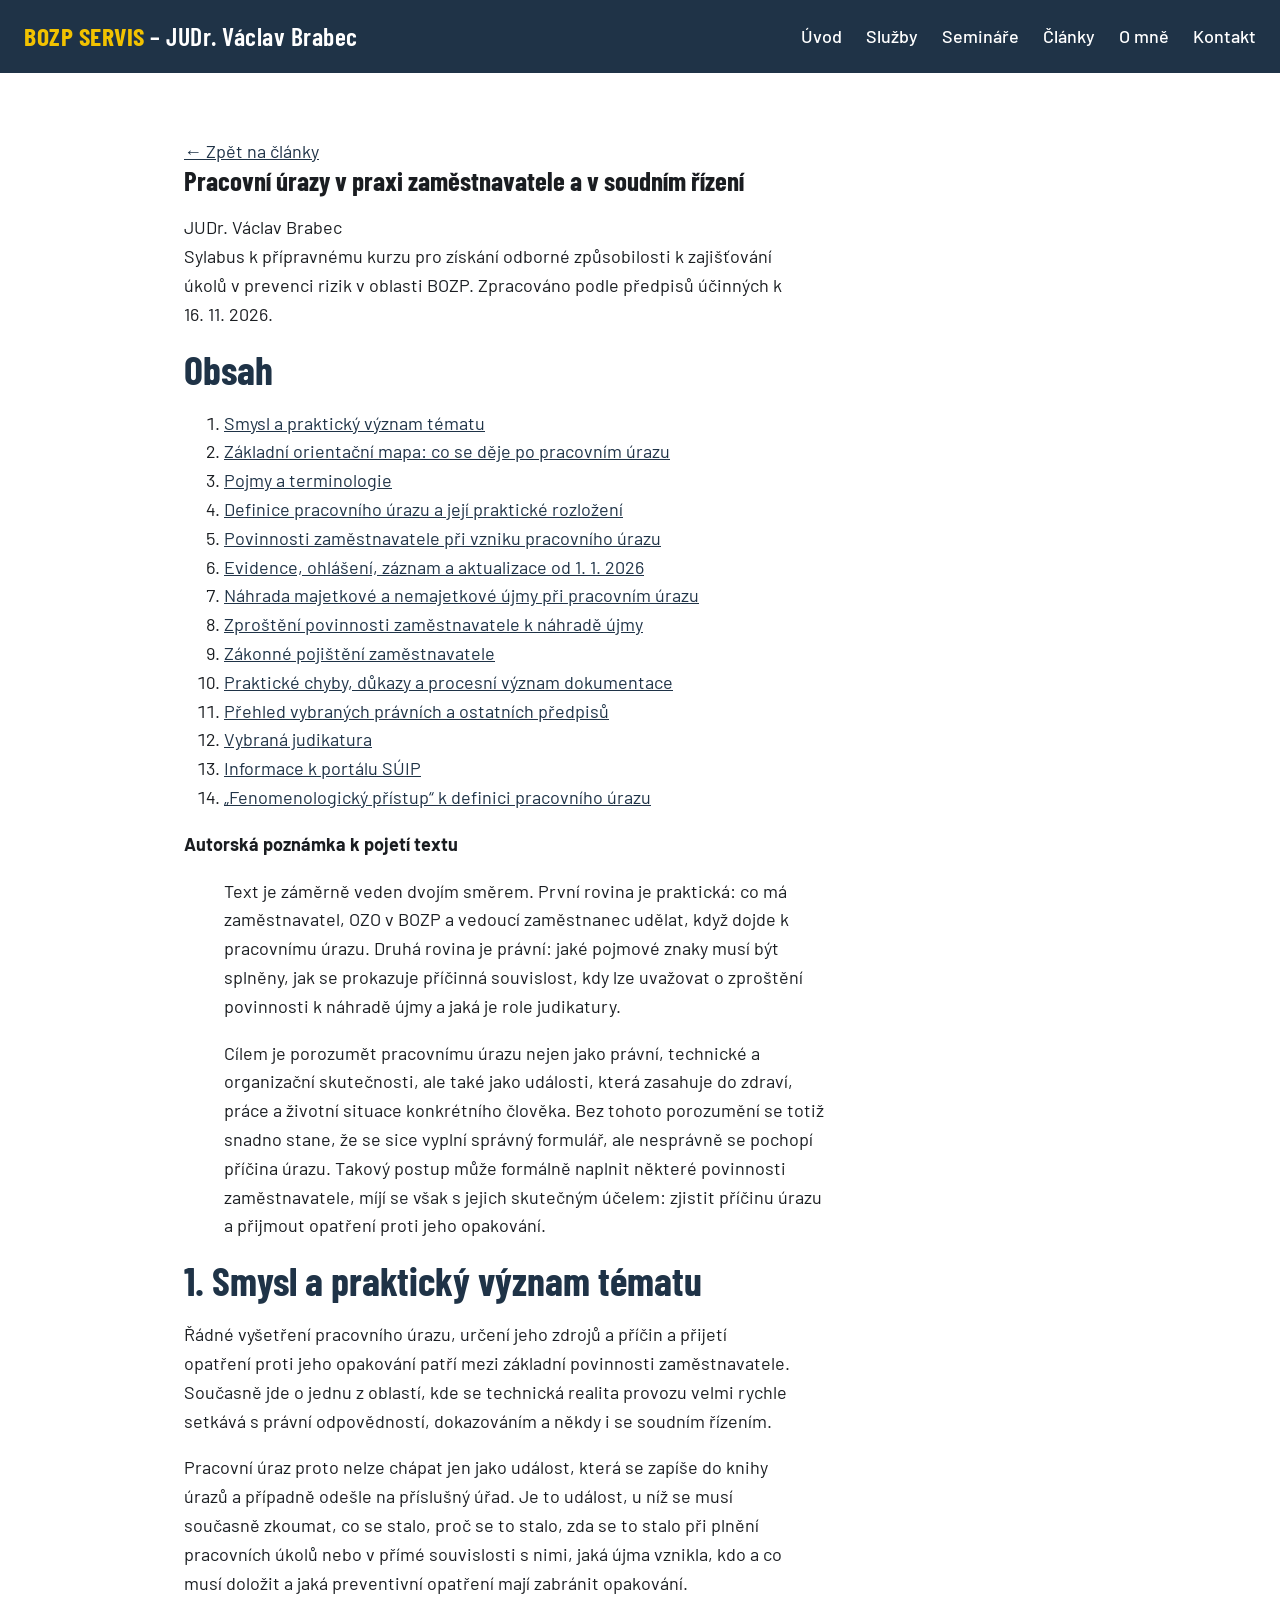
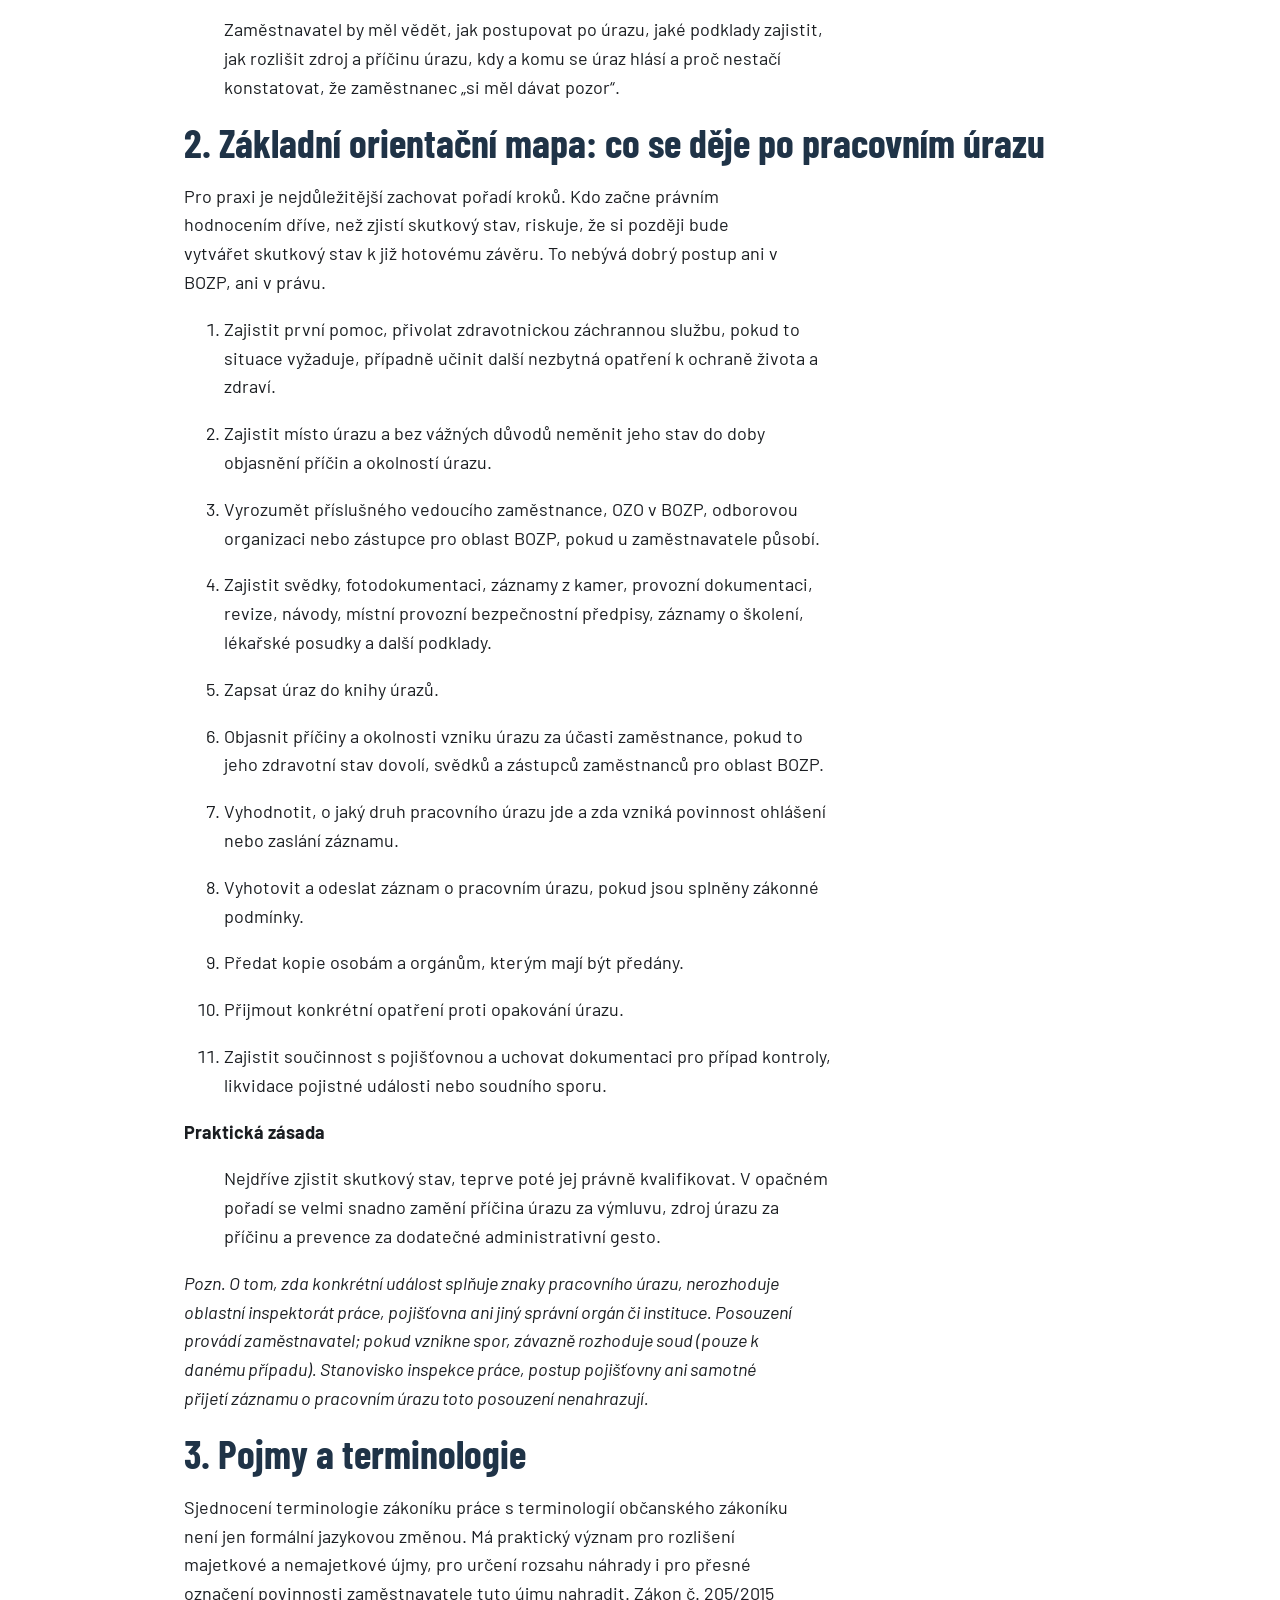
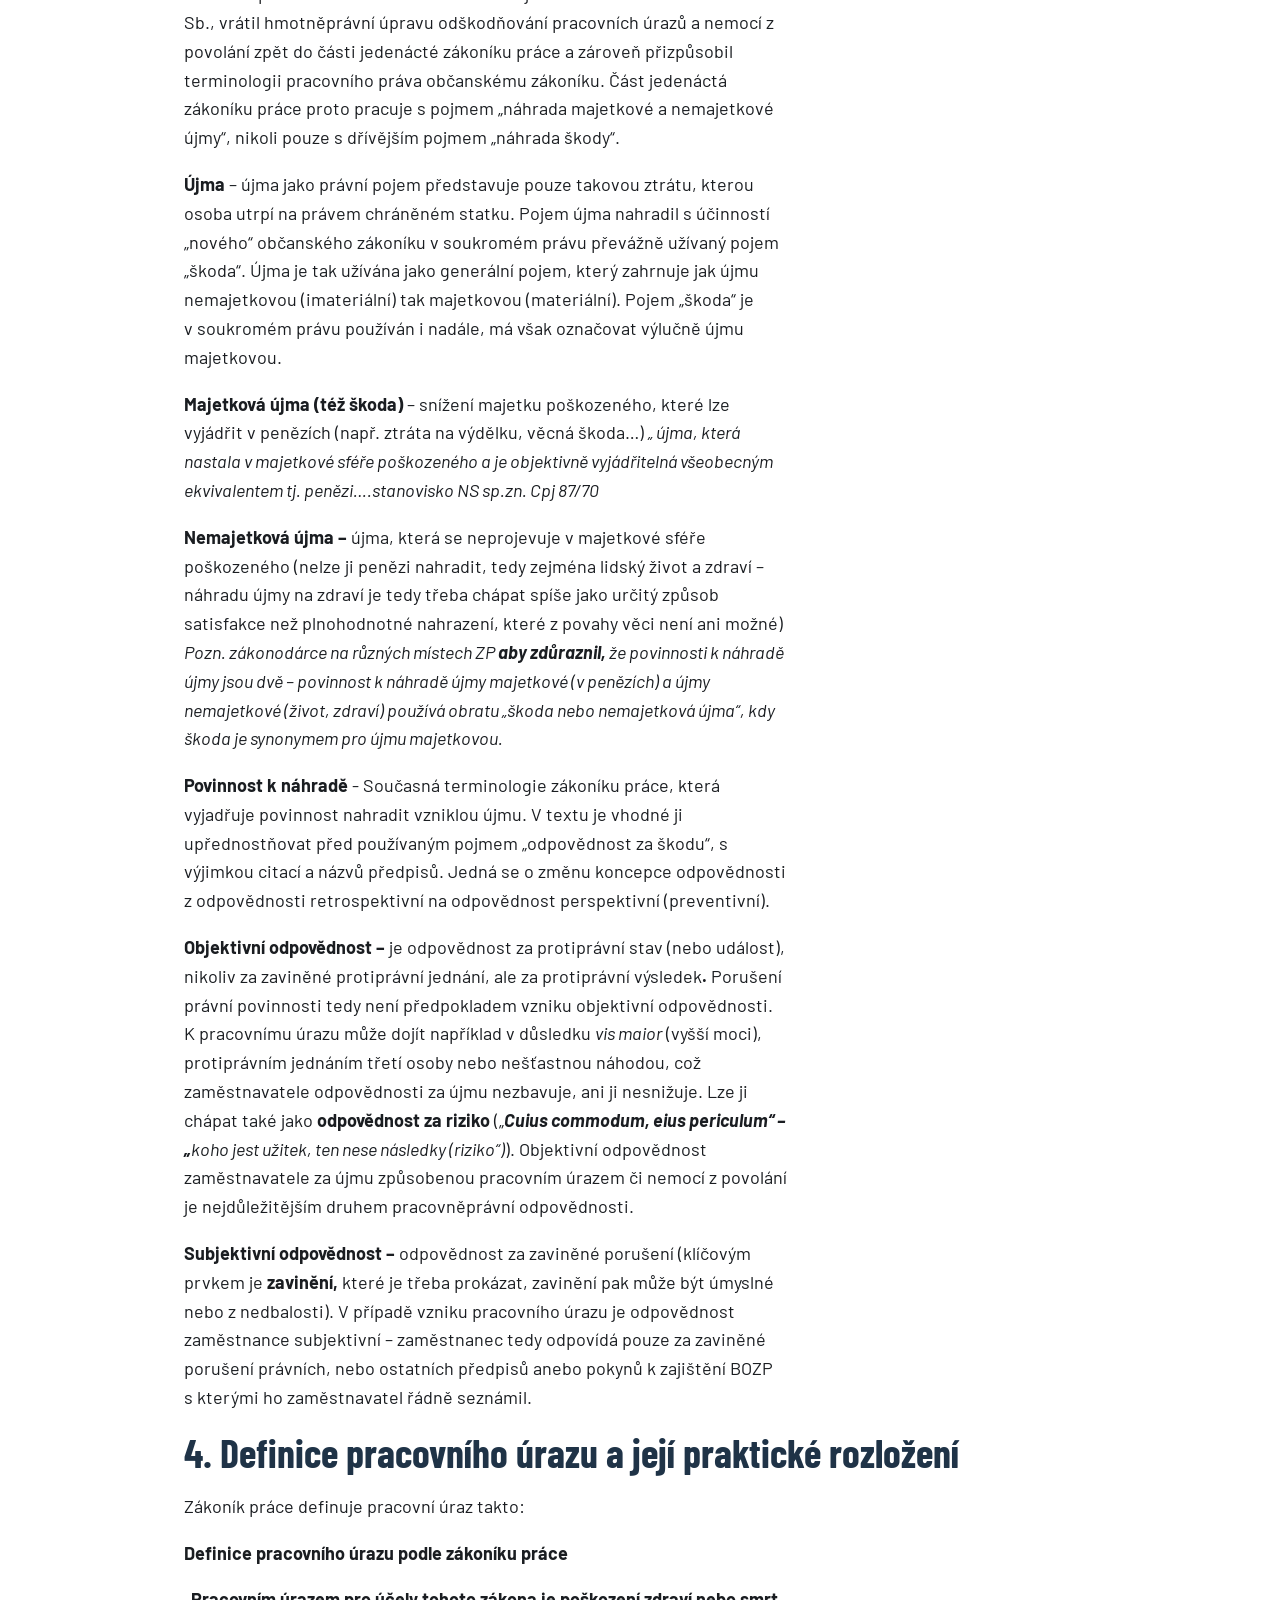
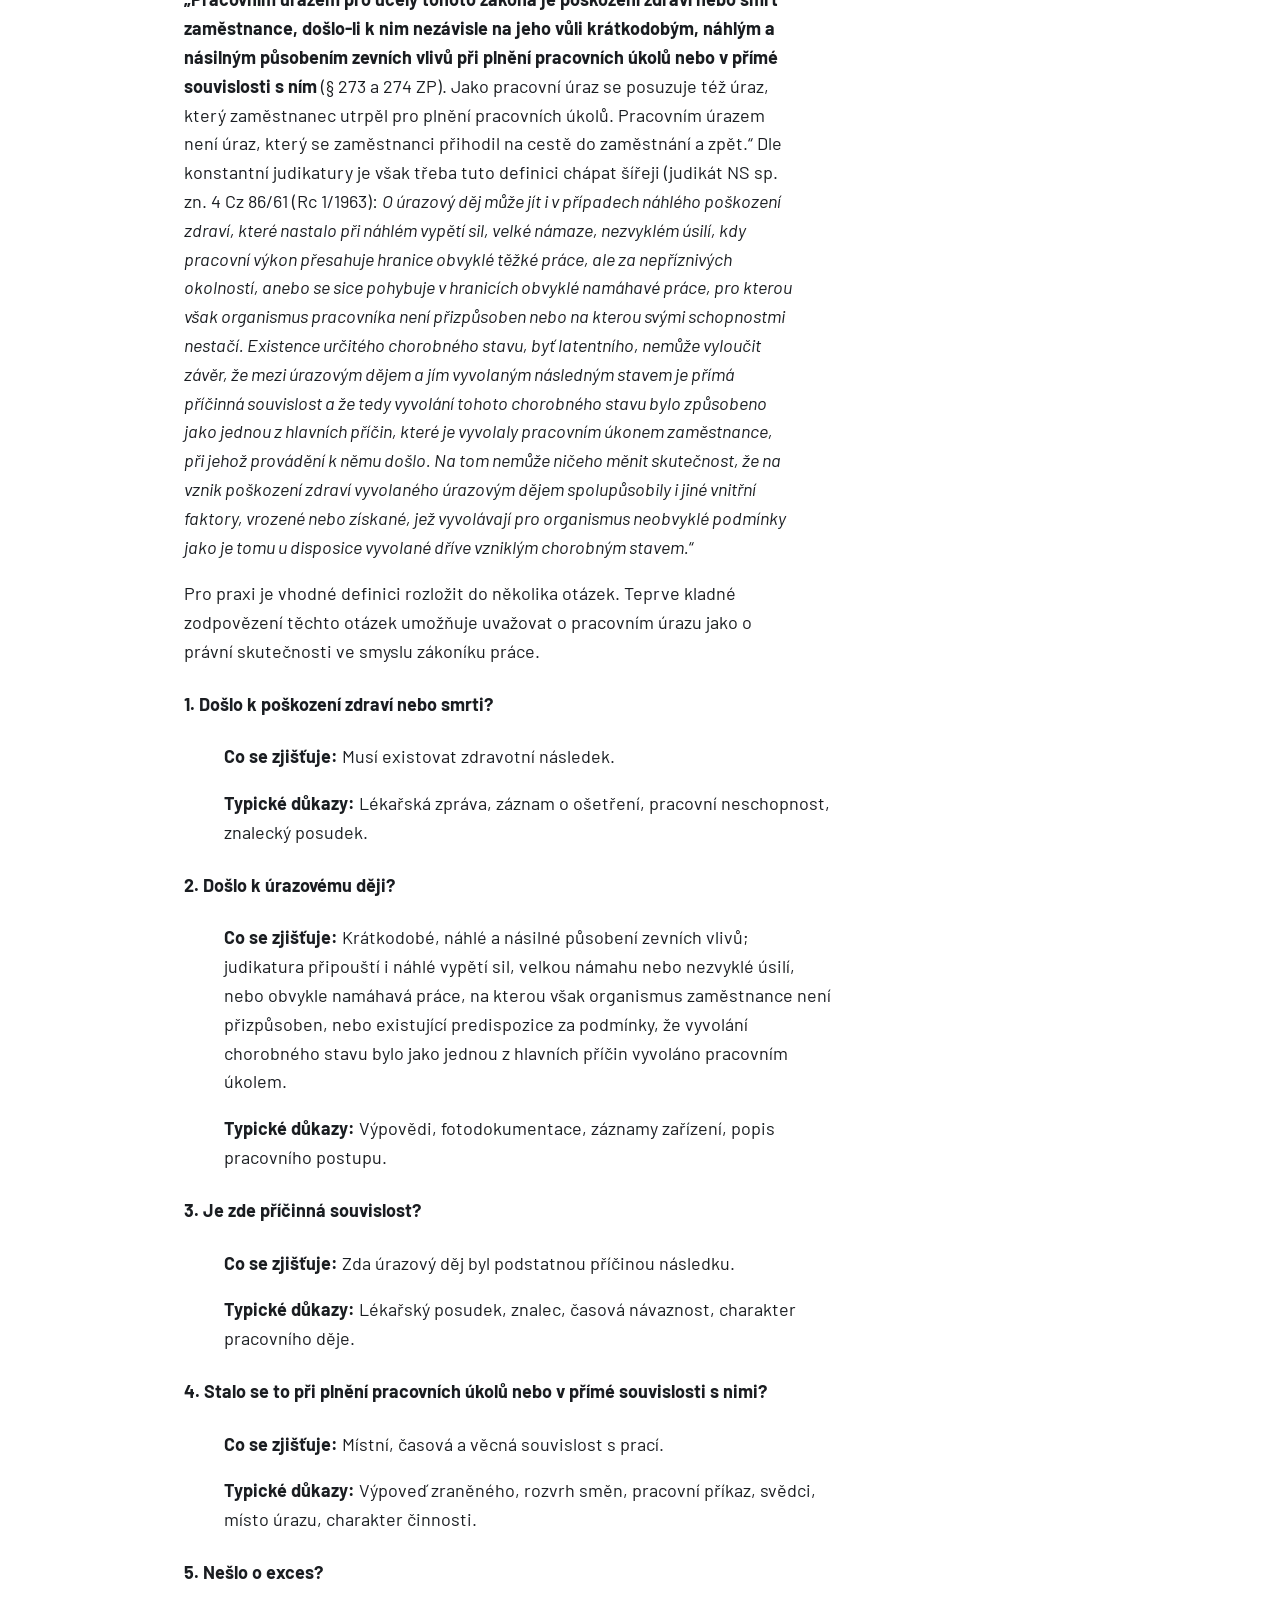
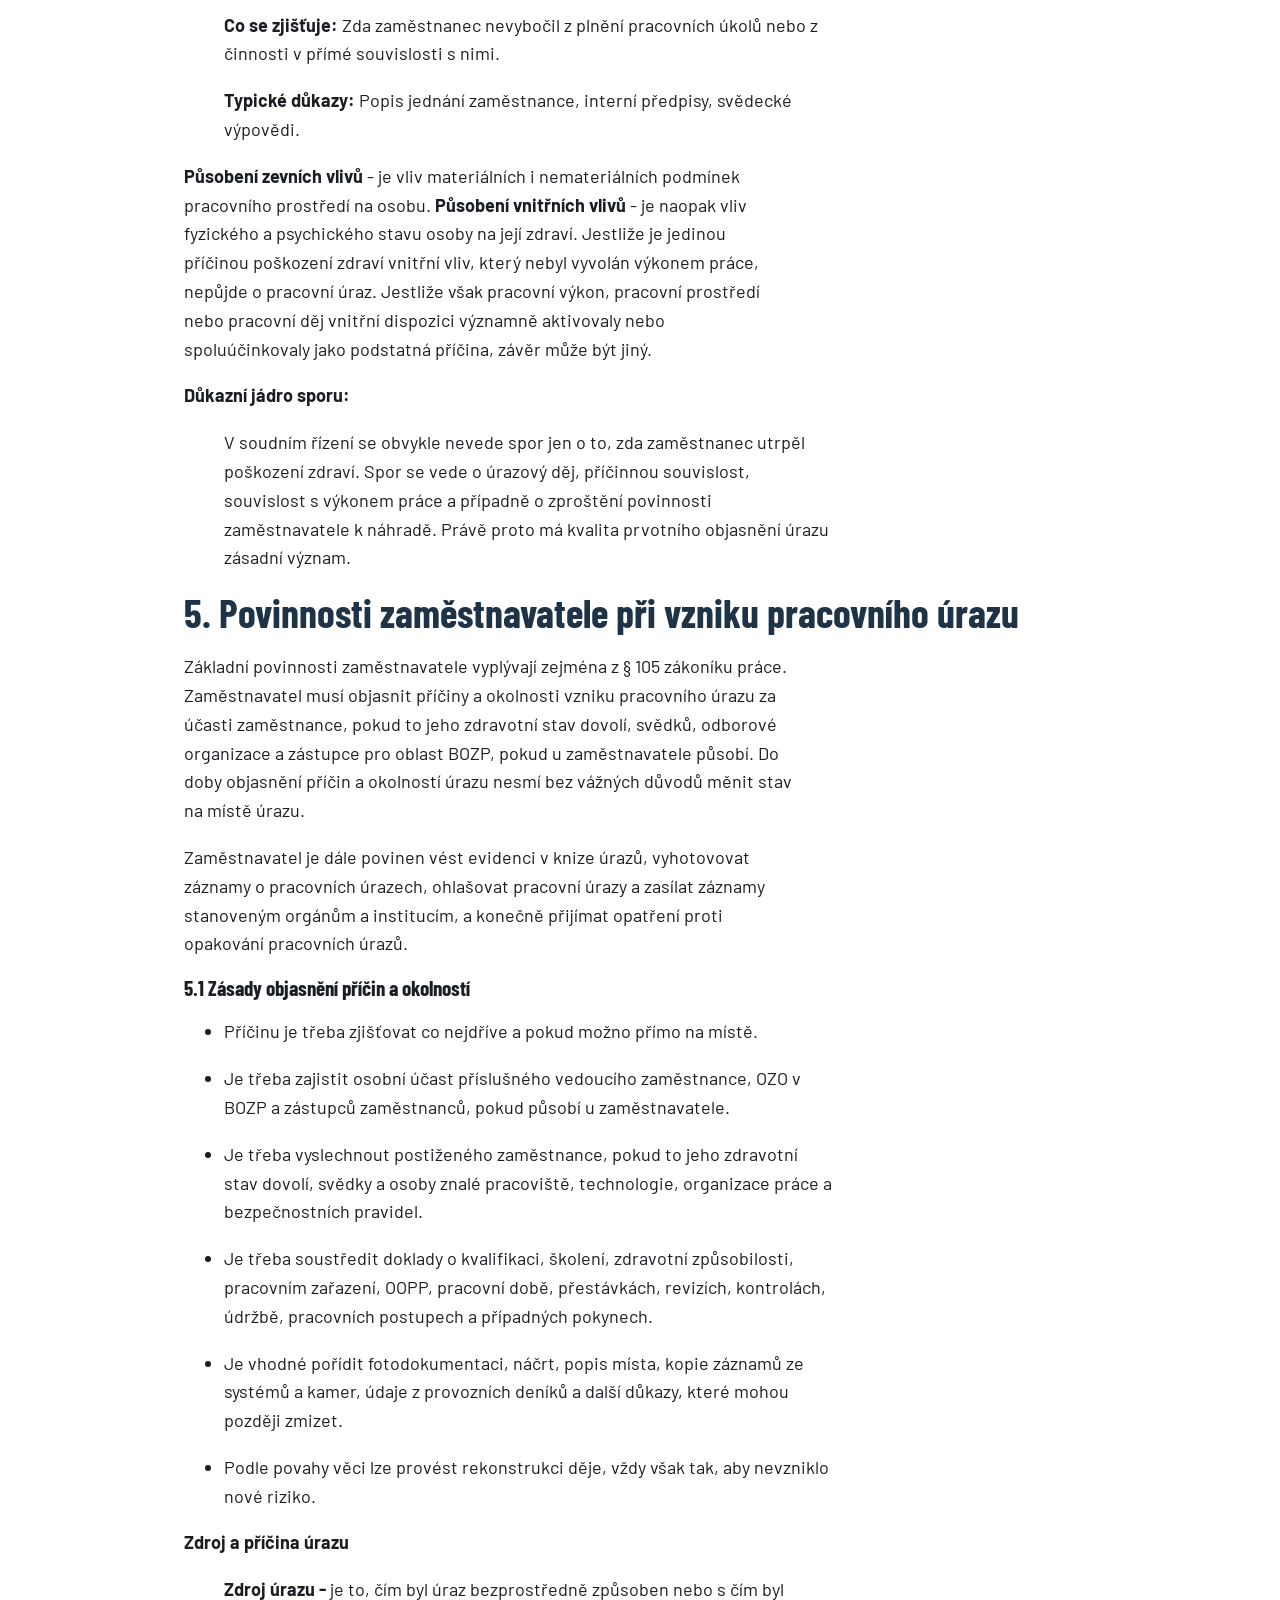
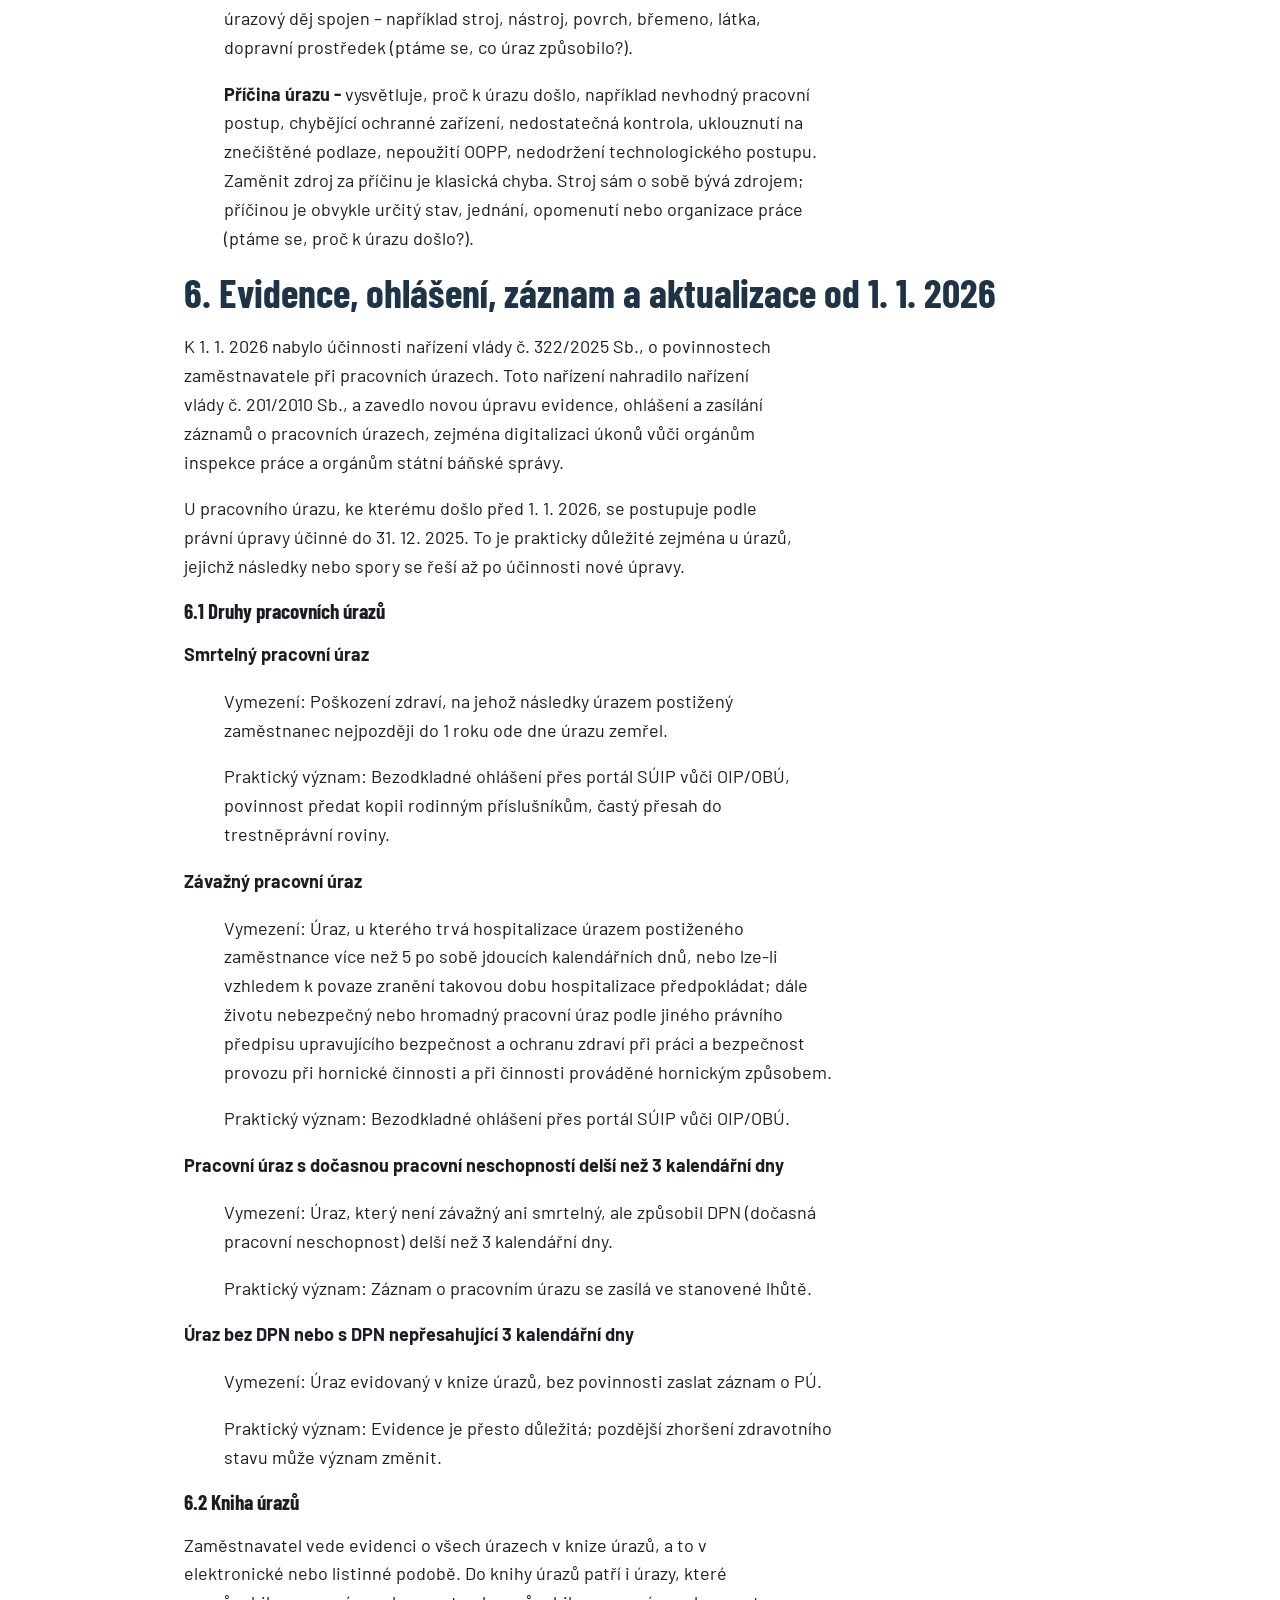
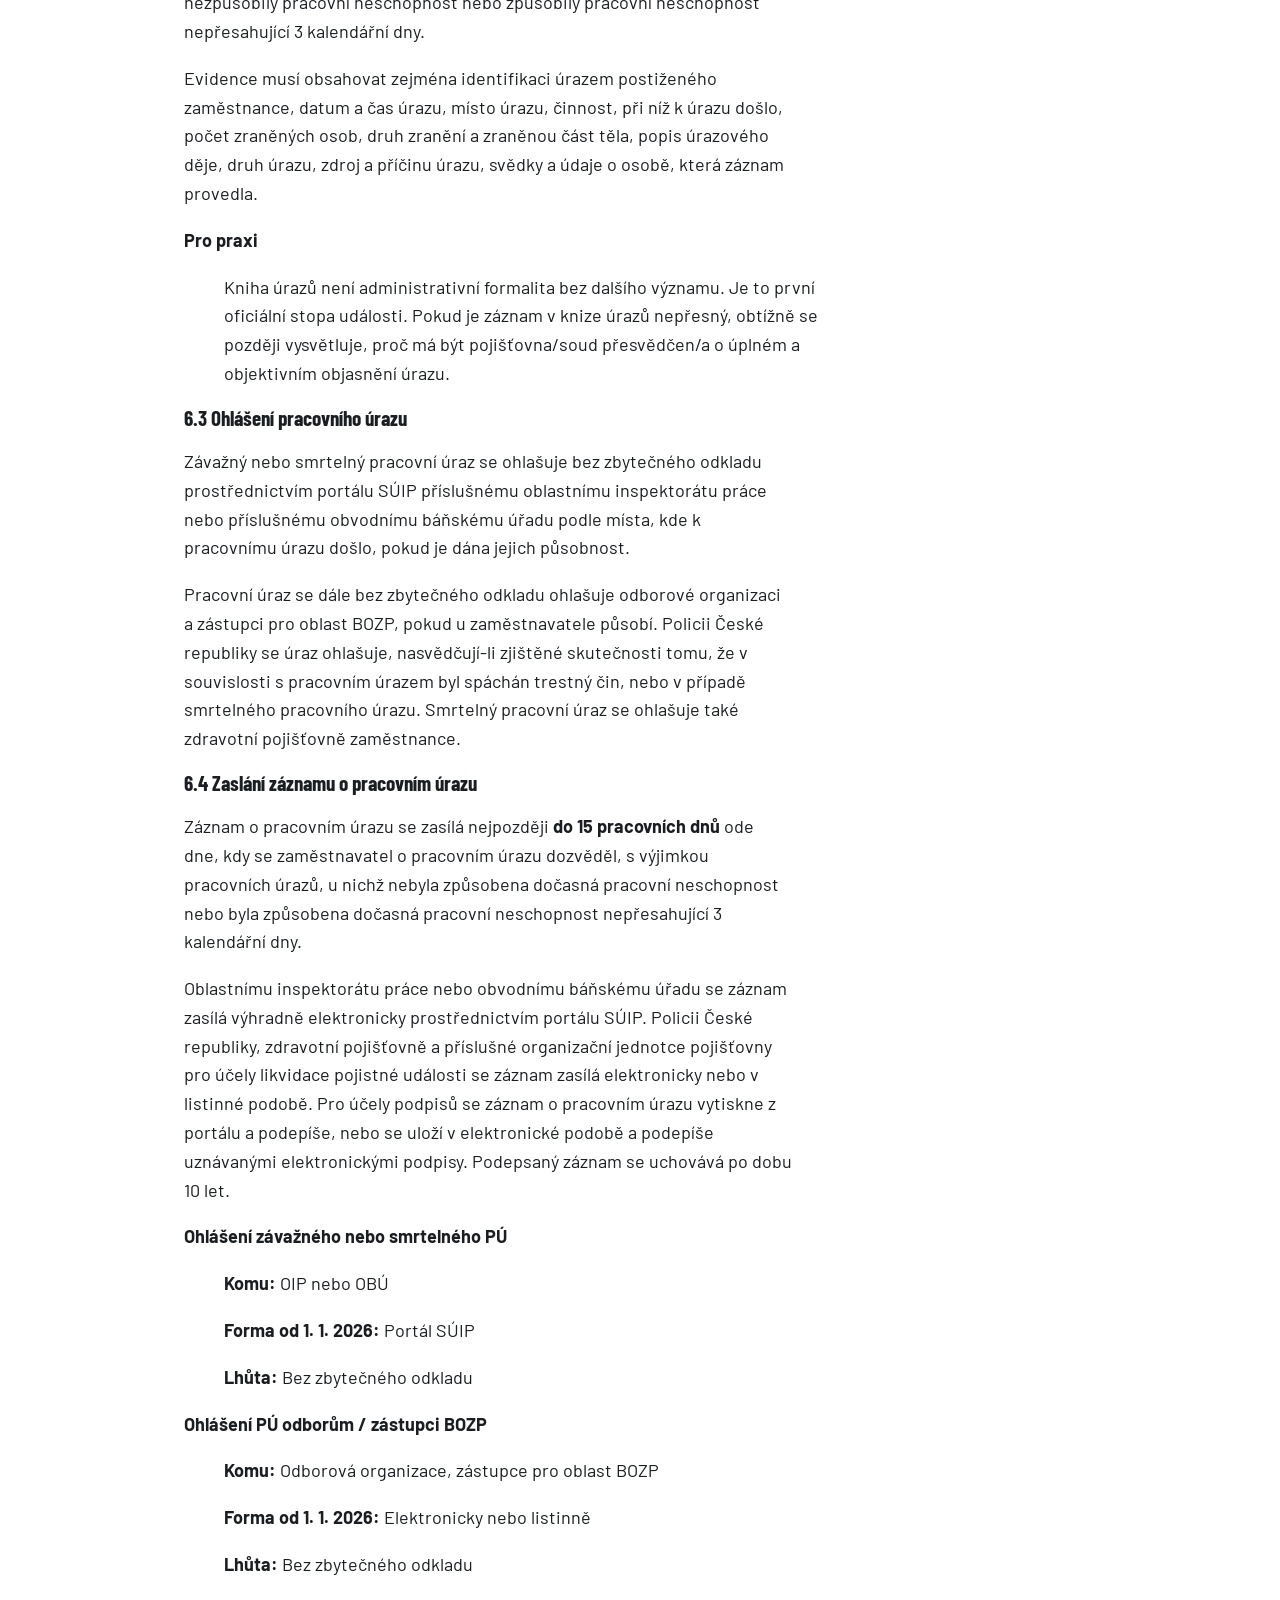
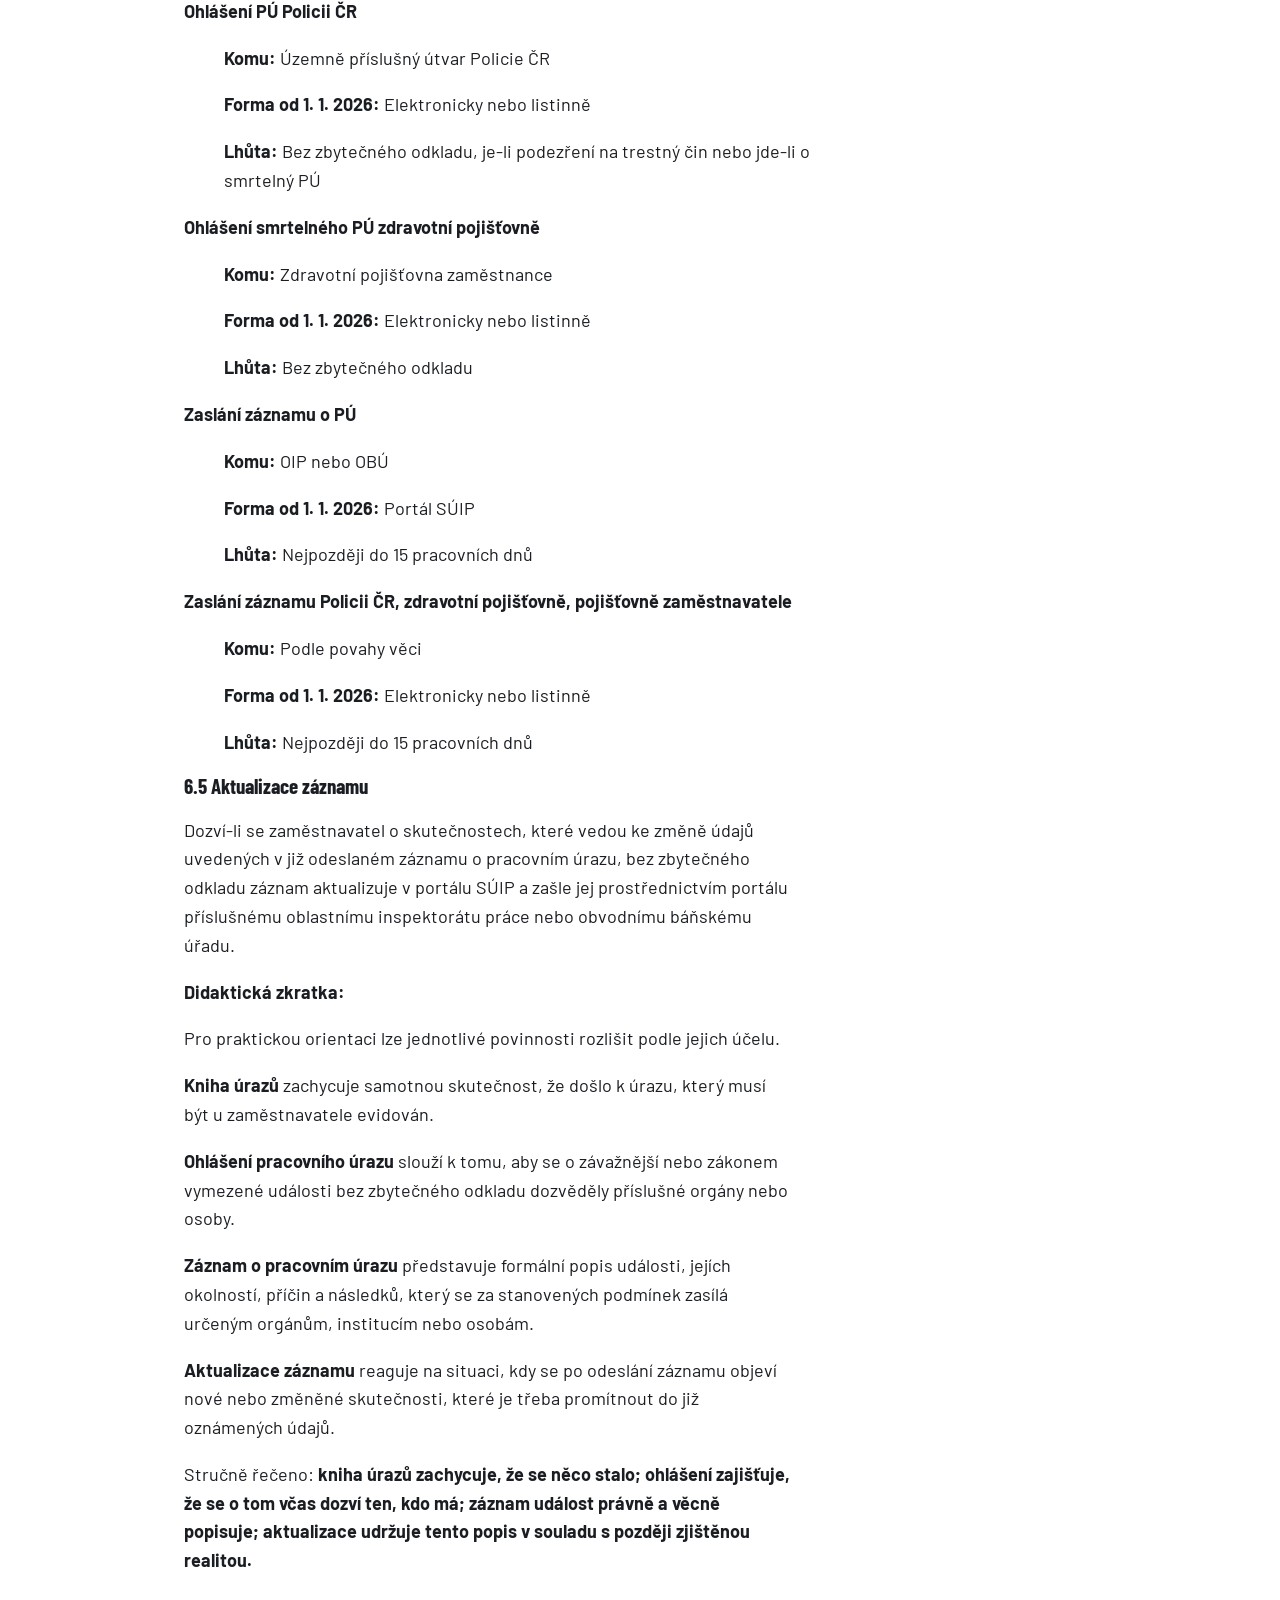
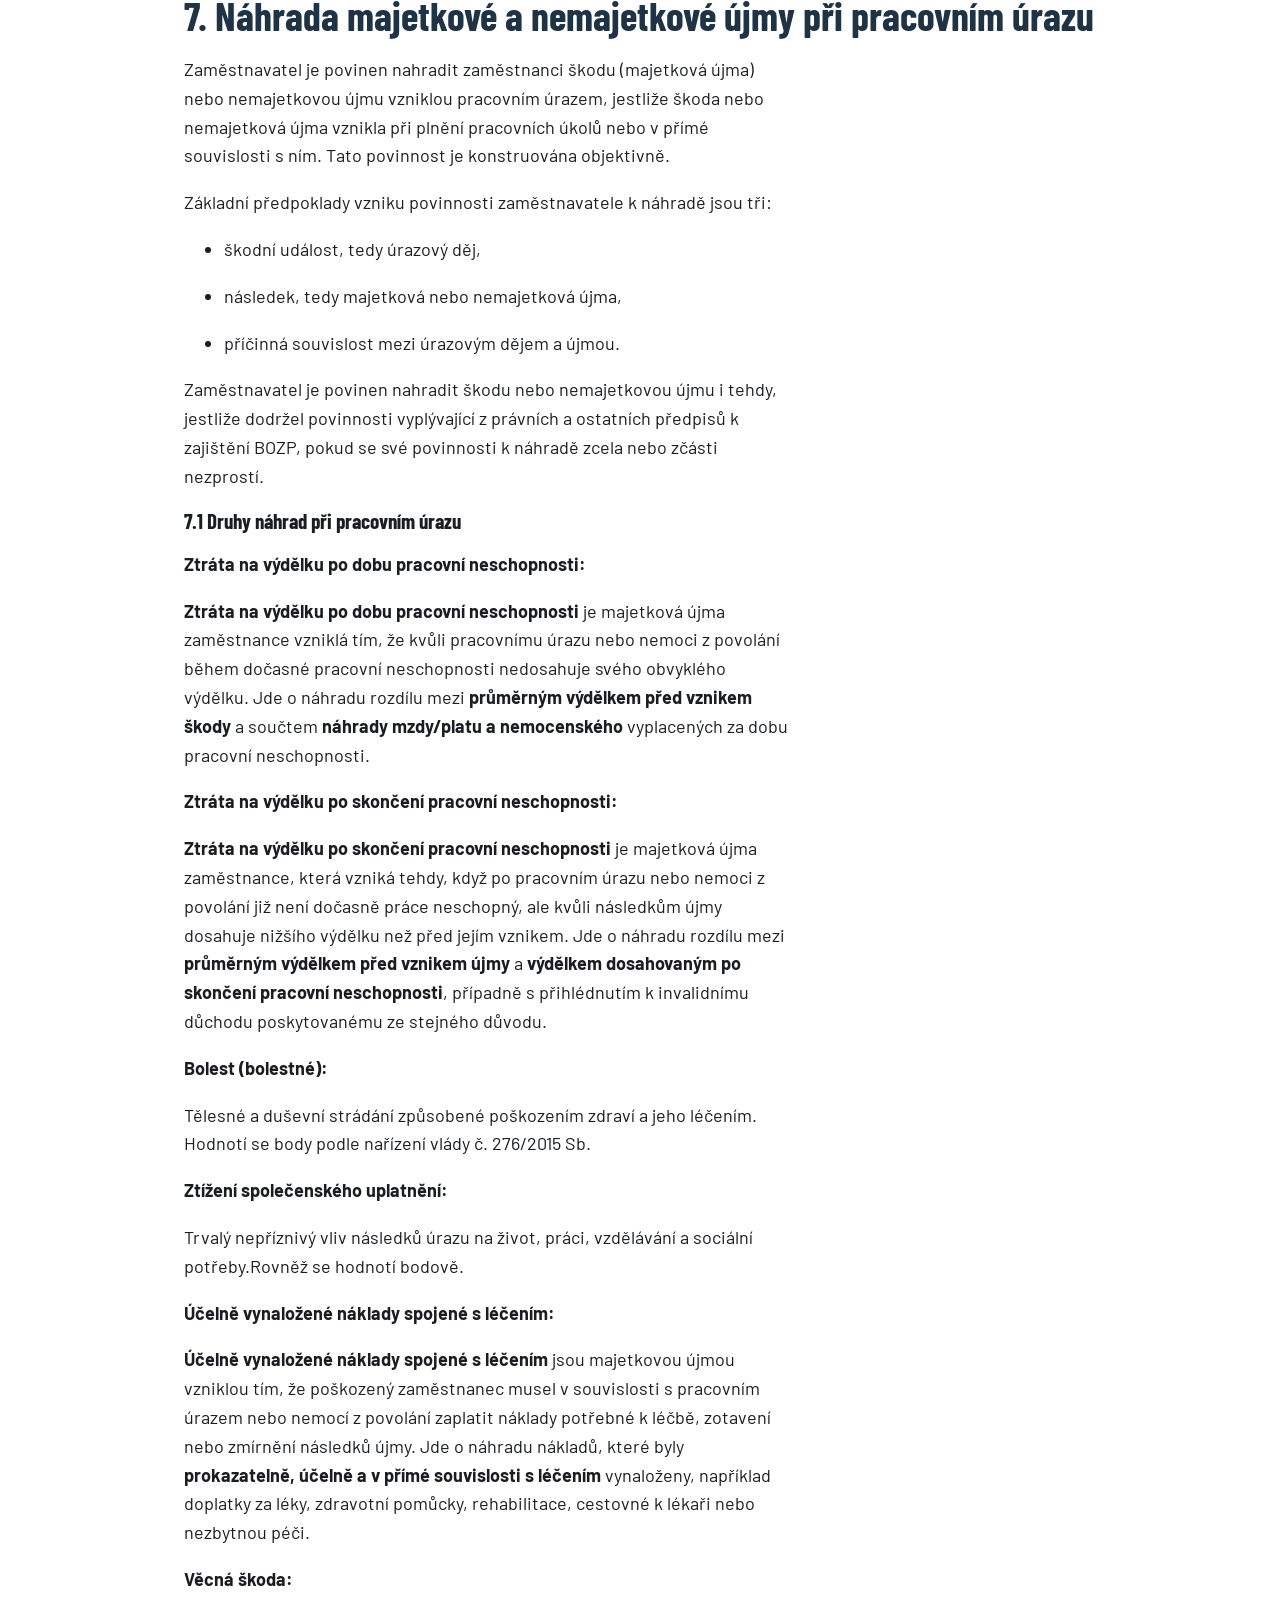
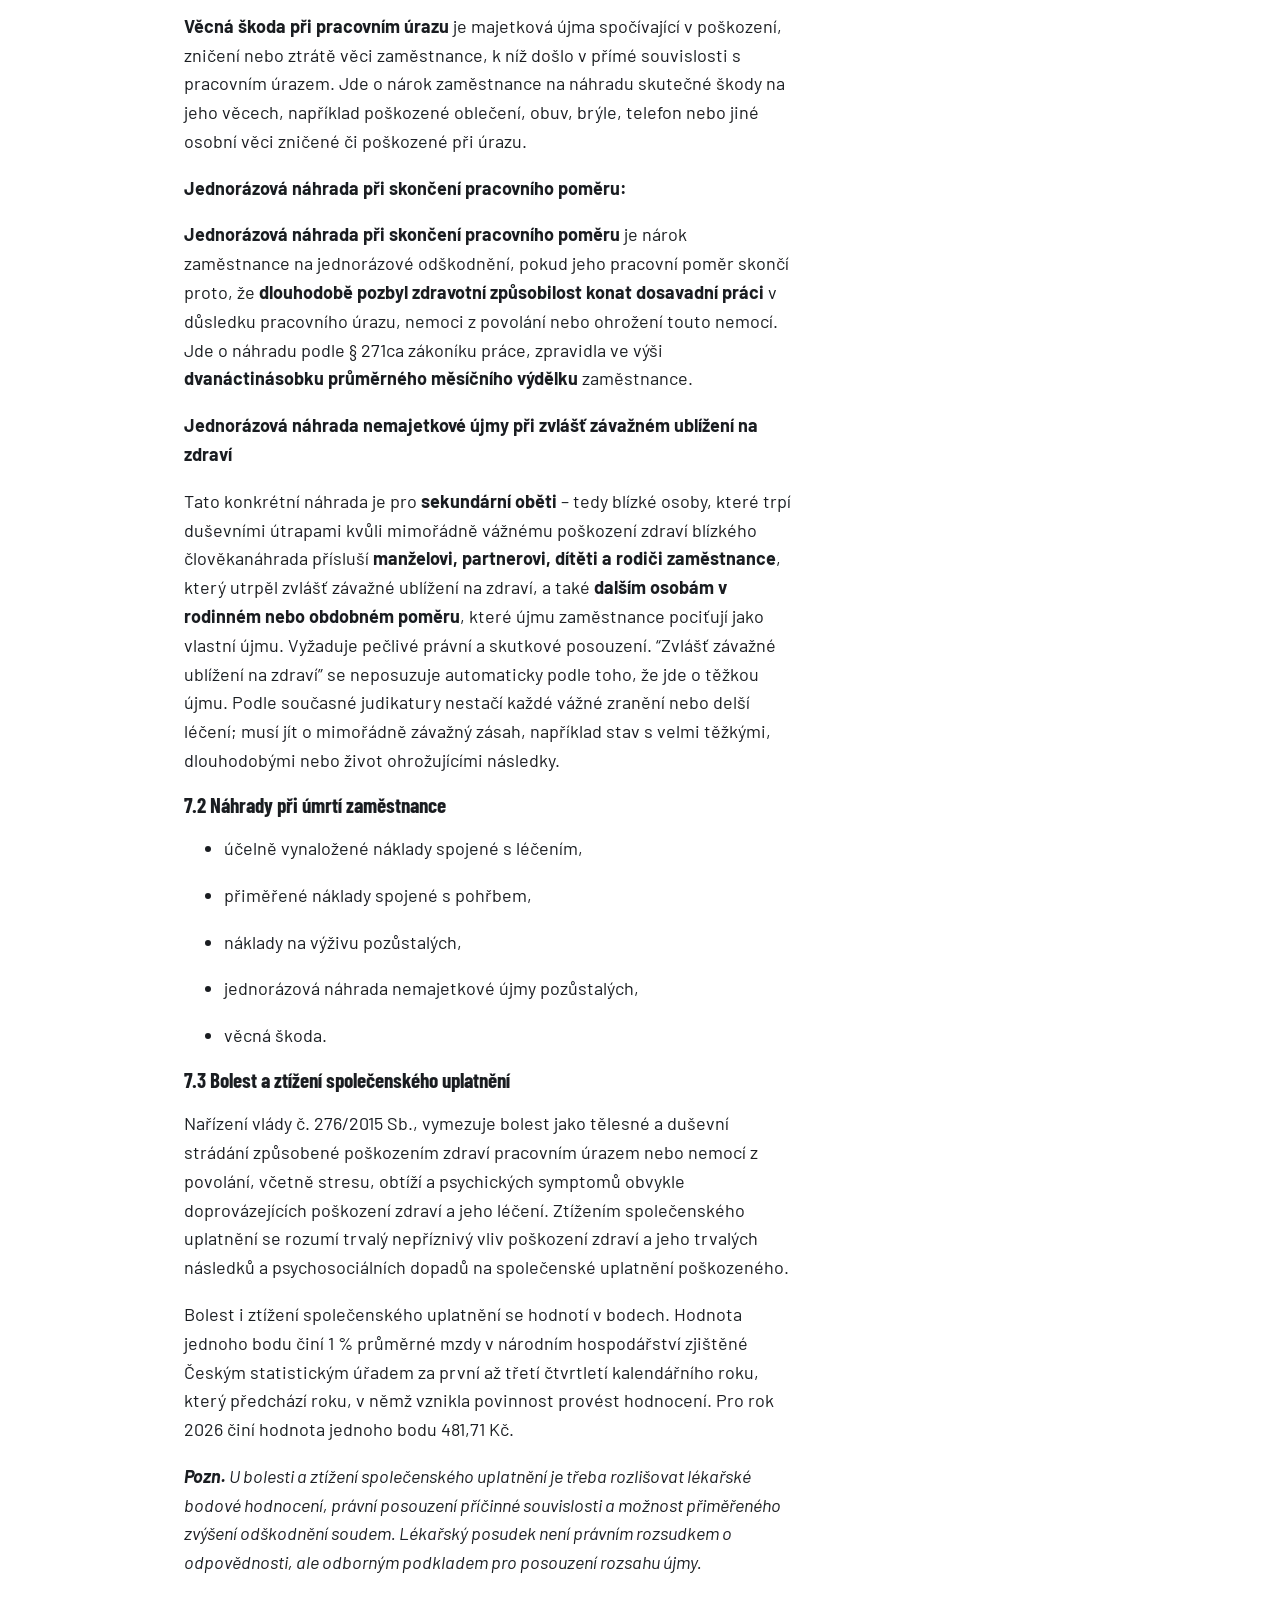
==== clanek-pracovni-urazy.html @ c4765dc7 "Add files via upload" ====
<!DOCTYPE html>
<html lang="cs">

<head>
  <meta charset="UTF-8">
  <meta name="viewport" content="width=device-width, initial-scale=1">
  <title>Pracovní úrazy v praxi zaměstnavatele a v soudním řízení | JUDr. Václav Brabec</title>
  <meta name="description" content="Povinnosti zaměstnavatele při pracovním úrazu, evidence a ohlášení od 1. 1. 2026, náhrada újmy, zproštění a vybraná judikatura. JUDr. Václav Brabec, BOZP SERVIS.">

  <link rel="preconnect" href="https://fonts.googleapis.com">
  <link rel="preconnect" href="https://fonts.gstatic.com" crossorigin>
  <link href="https://fonts.googleapis.com/css2?family=Barlow+Condensed:wght@600;700&family=Barlow:wght@400;500;600&display=swap" rel="stylesheet">

  <!-- Stejný soubor se vzhledem jako hlavní stránka. -->
  <link rel="stylesheet" href="style.css">
</head>

<body>

  <!-- Hlavička je stejná jako na hlavní stránce, jen odkazy vedou na index.html. -->
  <header class="hlavicka">
    <a href="index.html" class="logo">BOZP SERVIS <span class="logo-jmeno">– JUDr. Václav Brabec</span></a>

    <nav class="menu">
      <a href="index.html">Úvod</a>
      <a href="index.html#sluzby">Služby</a>
      <a href="index.html#seminare">Semináře</a>
      <a href="index.html#clanky">Články</a>
      <a href="index.html#o-mne">O mně</a>
      <a href="index.html#kontakt">Kontakt</a>
    </nav>
  </header>

  <main>
    <article class="sekce clanek">
      <div class="obal">

        <a href="index.html#clanky" class="zpet">← Zpět na články</a>

        <h1>Pracovní úrazy v praxi zaměstnavatele a v soudním řízení</h1>
        <p class="clanek-info">
          JUDr. Václav Brabec<br>
          Sylabus k přípravnému kurzu pro získání odborné způsobilosti k zajišťování úkolů
          v prevenci rizik v oblasti BOZP. Zpracováno podle předpisů účinných k 16. 11. 2026.
        </p>

        <!-- Obsah článku: odkazy skáčou na nadpisy s id="cast-1", "cast-2"... -->
        <nav class="obsah" aria-label="Obsah článku">
          <h2>Obsah</h2>
          <ol>
            <li><a href="#cast-1">Smysl a praktický význam tématu</a></li>
            <li><a href="#cast-2">Základní orientační mapa: co se děje po pracovním úrazu</a></li>
            <li><a href="#cast-3">Pojmy a terminologie</a></li>
            <li><a href="#cast-4">Definice pracovního úrazu a její praktické rozložení</a></li>
            <li><a href="#cast-5">Povinnosti zaměstnavatele při vzniku pracovního úrazu</a></li>
            <li><a href="#cast-6">Evidence, ohlášení, záznam a aktualizace od 1. 1. 2026</a></li>
            <li><a href="#cast-7">Náhrada majetkové a nemajetkové újmy při pracovním úrazu</a></li>
            <li><a href="#cast-8">Zproštění povinnosti zaměstnavatele k náhradě újmy</a></li>
            <li><a href="#cast-9">Zákonné pojištění zaměstnavatele</a></li>
            <li><a href="#cast-10">Praktické chyby, důkazy a procesní význam dokumentace</a></li>
            <li><a href="#cast-11">Přehled vybraných právních a ostatních předpisů</a></li>
            <li><a href="#cast-12">Vybraná judikatura</a></li>
            <li><a href="#cast-13">Informace k portálu SÚIP</a></li>
            <li><a href="#cast-14">„Fenomenologický přístup“ k definici pracovního úrazu</a></li>
          </ol>
        </nav>

        <!-- ===== TEXT ČLÁNKU (převedeno z Wordu) ===== -->
        <div class="clanek-text">
<p><strong>Autorská poznámka k pojetí textu</strong></p>
<blockquote>
<p>Text je záměrně veden dvojím směrem. První rovina je praktická: co má zaměstnavatel, OZO v BOZP a vedoucí zaměstnanec udělat, když dojde k pracovnímu úrazu. Druhá rovina je právní: jaké pojmové znaky musí být splněny, jak se prokazuje příčinná souvislost, kdy lze uvažovat o zproštění povinnosti k náhradě újmy a jaká je role judikatury.</p>
<p>Cílem je porozumět pracovnímu úrazu nejen jako právní, technické a organizační skutečnosti, ale také jako události, která zasahuje do zdraví, práce a životní situace konkrétního člověka. Bez tohoto porozumění se totiž snadno stane, že se sice vyplní správný formulář, ale nesprávně se pochopí příčina úrazu. Takový postup může formálně naplnit některé povinnosti zaměstnavatele, míjí se však s jejich skutečným účelem: zjistit příčinu úrazu a přijmout opatření proti jeho opakování.</p>
</blockquote>
<h2 id="cast-1">1. Smysl a praktický význam tématu</h2>
<p>Řádné vyšetření pracovního úrazu, určení jeho zdrojů a příčin a přijetí opatření proti jeho opakování patří mezi základní povinnosti zaměstnavatele. Současně jde o jednu z oblastí, kde se technická realita provozu velmi rychle setkává s právní odpovědností, dokazováním a někdy i se soudním řízením.</p>
<p>Pracovní úraz proto nelze chápat jen jako událost, která se zapíše do knihy úrazů a případně odešle na příslušný úřad. Je to událost, u níž se musí současně zkoumat, co se stalo, proč se to stalo, zda se to stalo při plnění pracovních úkolů nebo v přímé souvislosti s nimi, jaká újma vznikla, kdo a co musí doložit a jaká preventivní opatření mají zabránit opakování.</p>
<blockquote>
<p>Zaměstnavatel by měl vědět, jak postupovat po úrazu, jaké podklady zajistit, jak rozlišit zdroj a příčinu úrazu, kdy a komu se úraz hlásí a proč nestačí konstatovat, že zaměstnanec „si měl dávat pozor“.</p>
</blockquote>
<h2 id="cast-2">2. Základní orientační mapa: co se děje po pracovním úrazu</h2>
<p>Pro praxi je nejdůležitější zachovat pořadí kroků. Kdo začne právním hodnocením dříve, než zjistí skutkový stav, riskuje, že si později bude vytvářet skutkový stav k již hotovému závěru. To nebývá dobrý postup ani v BOZP, ani v právu.</p>
<ol>
<li><p>Zajistit první pomoc, přivolat zdravotnickou záchrannou službu, pokud to situace vyžaduje, případně učinit další nezbytná opatření k ochraně života a zdraví.</p></li>
<li><p>Zajistit místo úrazu a bez vážných důvodů neměnit jeho stav do doby objasnění příčin a okolností úrazu.</p></li>
<li><p>Vyrozumět příslušného vedoucího zaměstnance, OZO v BOZP, odborovou organizaci nebo zástupce pro oblast BOZP, pokud u zaměstnavatele působí.</p></li>
<li><p>Zajistit svědky, fotodokumentaci, záznamy z kamer, provozní dokumentaci, revize, návody, místní provozní bezpečnostní předpisy, záznamy o školení, lékařské posudky a další podklady.</p></li>
<li><p>Zapsat úraz do knihy úrazů.</p></li>
<li><p>Objasnit příčiny a okolnosti vzniku úrazu za účasti zaměstnance, pokud to jeho zdravotní stav dovolí, svědků a zástupců zaměstnanců pro oblast BOZP.</p></li>
<li><p>Vyhodnotit, o jaký druh pracovního úrazu jde a zda vzniká povinnost ohlášení nebo zaslání záznamu.</p></li>
<li><p>Vyhotovit a odeslat záznam o pracovním úrazu, pokud jsou splněny zákonné podmínky.</p></li>
<li><p>Předat kopie osobám a orgánům, kterým mají být předány.</p></li>
<li><p>Přijmout konkrétní opatření proti opakování úrazu.</p></li>
<li><p>Zajistit součinnost s pojišťovnou a uchovat dokumentaci pro případ kontroly, likvidace pojistné události nebo soudního sporu.</p></li>
</ol>
<p><strong>Praktická zásada</strong></p>
<blockquote>
<p>Nejdříve zjistit skutkový stav, teprve poté jej právně kvalifikovat. V opačném pořadí se velmi snadno zamění příčina úrazu za výmluvu, zdroj úrazu za příčinu a prevence za dodatečné administrativní gesto.</p>
</blockquote>
<div class="poznamka"><p><em>Pozn. O tom, zda konkrétní událost splňuje znaky pracovního úrazu, nerozhoduje oblastní inspektorát práce, pojišťovna ani jiný správní orgán či instituce. Posouzení provádí zaměstnavatel; pokud vznikne spor, závazně rozhoduje soud (pouze k danému případu). Stanovisko inspekce práce, postup pojišťovny ani samotné přijetí záznamu o pracovním úrazu toto posouzení nenahrazují.</em></p></div>
<h2 id="cast-3">3. Pojmy a terminologie</h2>
<p>Sjednocení terminologie zákoníku práce s terminologií občanského zákoníku není jen formální jazykovou změnou. Má praktický význam pro rozlišení majetkové a nemajetkové újmy, pro určení rozsahu náhrady i pro přesné označení povinnosti zaměstnavatele tuto újmu nahradit. Zákon č. 205/2015 Sb., vrátil hmotněprávní úpravu odškodňování pracovních úrazů a nemocí z povolání zpět do části jedenácté zákoníku práce a zároveň přizpůsobil terminologii pracovního práva občanskému zákoníku. Část jedenáctá zákoníku práce proto pracuje s pojmem „náhrada majetkové a nemajetkové újmy“, nikoli pouze s dřívějším pojmem „náhrada škody“.</p>
<p><strong>Újma</strong> – újma jako právní pojem představuje pouze takovou ztrátu, kterou osoba utrpí na právem chráněném statku. Pojem újma nahradil s účinností „nového“ občanského zákoníku v soukromém právu převážně užívaný pojem „škoda“. Újma je tak užívána jako generální pojem, který zahrnuje jak újmu nemajetkovou (imateriální) tak majetkovou (materiální). Pojem „škoda“ je v soukromém právu používán i nadále, má však označovat výlučně újmu majetkovou.</p>
<p><strong>Majetková újma</strong> <strong>(též škoda)</strong> – snížení majetku poškozeného, které lze vyjádřit v penězích (např. ztráta na výdělku, věcná škoda…) <em>„ újma, která nastala v majetkové sféře poškozeného a je objektivně vyjádřitelná všeobecným ekvivalentem tj. penězi….stanovisko NS sp.zn. Cpj 87/70</em></p>
<p><strong>Nemajetková újma –</strong> újma, která se neprojevuje v majetkové sféře poškozeného (nelze ji penězi nahradit, tedy zejména lidský život a zdraví – náhradu újmy na zdraví je tedy třeba chápat spíše jako určitý způsob satisfakce než plnohodnotné nahrazení, které z povahy věci není ani možné) <em>Pozn. zákonodárce na různých místech ZP <strong>aby zdůraznil,</strong> že povinnosti k náhradě újmy jsou dvě – povinnost k náhradě újmy majetkové (v penězích) a újmy nemajetkové (život, zdraví) používá obratu „škoda nebo nemajetková újma“, kdy škoda je synonymem pro újmu majetkovou.</em></p>
<p><strong>Povinnost k náhradě</strong> - Současná terminologie zákoníku práce, která vyjadřuje povinnost nahradit vzniklou újmu. V textu je vhodné ji upřednostňovat před používaným pojmem „odpovědnost za škodu“, s výjimkou citací a názvů předpisů. Jedná se o změnu koncepce odpovědnosti z odpovědnosti retrospektivní na odpovědnost perspektivní (preventivní).</p>
<p><strong>Objektivní odpovědnost –</strong> je odpovědnost za protiprávní stav (nebo událost), nikoliv za zaviněné protiprávní jednání, ale za protiprávní výsledek<strong>.</strong> Porušení právní povinnosti tedy není předpokladem vzniku objektivní odpovědnosti. K pracovnímu úrazu může dojít například v důsledku <em>vis maior</em> (vyšší moci), protiprávním jednáním třetí osoby nebo nešťastnou náhodou, což zaměstnavatele odpovědnosti za újmu nezbavuje, ani ji nesnižuje. Lze ji chápat také jako <strong>odpovědnost za riziko</strong> („<em><strong>Cuius commodum, eius periculum“ – „</strong>koho jest užitek, ten nese následky (riziko“)</em>). Objektivní odpovědnost zaměstnavatele za újmu způsobenou pracovním úrazem či nemocí z povolání je nejdůležitějším druhem pracovněprávní odpovědnosti.</p>
<p><strong>Subjektivní odpovědnost –</strong> odpovědnost za zaviněné porušení (klíčovým prvkem je <strong>zavinění,</strong> které je třeba prokázat, zavinění pak může být úmyslné nebo z nedbalosti). V případě vzniku pracovního úrazu je odpovědnost zaměstnance subjektivní – zaměstnanec tedy odpovídá pouze za zaviněné porušení právních, nebo ostatních předpisů anebo pokynů k zajištění BOZP s kterými ho zaměstnavatel řádně seznámil.</p>
<h2 id="cast-4">4. Definice pracovního úrazu a její praktické rozložení</h2>
<p>Zákoník práce definuje pracovní úraz takto:</p>
<p><strong>Definice pracovního úrazu podle zákoníku práce</strong></p>
<p><strong>„Pracovním úrazem pro účely tohoto zákona je poškození zdraví nebo smrt zaměstnance, došlo-li k nim nezávisle na jeho vůli krátkodobým, náhlým a násilným působením zevních vlivů při plnění pracovních úkolů nebo v přímé souvislosti s ním</strong> (§ 273 a 274 ZP). Jako pracovní úraz se posuzuje též úraz, který zaměstnanec utrpěl pro plnění pracovních úkolů. Pracovním úrazem není úraz, který se zaměstnanci přihodil na cestě do zaměstnání a zpět.“ Dle konstantní judikatury je však třeba tuto definici chápat šířeji (judikát NS sp. zn. 4 Cz 86/61 (Rc 1/1963): <em>O úrazový děj může jít i v případech náhlého poškození zdraví, které nastalo při náhlém vypětí sil, velké námaze, nezvyklém úsilí, kdy pracovní výkon přesahuje hranice obvyklé těžké práce, ale za nepříznivých okolností, anebo se sice pohybuje v hranicích obvyklé namáhavé práce, pro kterou však organismus pracovníka není přizpůsoben nebo na kterou svými schopnostmi nestačí. Existence určitého chorobného stavu, byť latentního, nemůže vyloučit závěr, že mezi úrazovým dějem a jím vyvolaným následným stavem je přímá příčinná souvislost a že tedy vyvolání tohoto chorobného stavu bylo způsobeno jako jednou z hlavních příčin, které je vyvolaly pracovním úkonem zaměstnance, při jehož provádění k němu došlo. Na tom nemůže ničeho měnit skutečnost, že na vznik poškození zdraví vyvolaného úrazovým dějem spolupůsobily i jiné vnitřní faktory, vrozené nebo získané, jež vyvolávají pro organismus neobvyklé podmínky jako je tomu u disposice vyvolané dříve vzniklým chorobným stavem.</em>“</p>
<p>Pro praxi je vhodné definici rozložit do několika otázek. Teprve kladné zodpovězení těchto otázek umožňuje uvažovat o pracovním úrazu jako o právní skutečnosti ve smyslu zákoníku práce.</p>
<h4 class="otazka">1. Došlo k poškození zdraví nebo smrti?</h4>
<blockquote>
<p><strong>Co se zjišťuje:</strong> Musí existovat zdravotní následek.</p>
<p><strong>Typické důkazy:</strong> Lékařská zpráva, záznam o ošetření, pracovní neschopnost, znalecký posudek.</p>
</blockquote>
<h4 class="otazka">2. Došlo k úrazovému ději?</h4>
<blockquote>
<p><strong>Co se zjišťuje:</strong> Krátkodobé, náhlé a násilné působení zevních vlivů; judikatura připouští i náhlé vypětí sil, velkou námahu nebo nezvyklé úsilí, nebo obvykle namáhavá práce, na kterou však organismus zaměstnance není přizpůsoben, nebo existující predispozice za podmínky, že vyvolání chorobného stavu bylo jako jednou z hlavních příčin vyvoláno pracovním úkolem.</p>
<p><strong>Typické důkazy:</strong> Výpovědi, fotodokumentace, záznamy zařízení, popis pracovního postupu.</p>
</blockquote>
<h4 class="otazka">3. Je zde příčinná souvislost?</h4>
<blockquote>
<p><strong>Co se zjišťuje:</strong> Zda úrazový děj byl podstatnou příčinou následku.</p>
<p><strong>Typické důkazy:</strong> Lékařský posudek, znalec, časová návaznost, charakter pracovního děje.</p>
</blockquote>
<h4 class="otazka">4. Stalo se to při plnění pracovních úkolů nebo v přímé souvislosti s nimi?</h4>
<blockquote>
<p><strong>Co se zjišťuje:</strong> Místní, časová a věcná souvislost s prací.</p>
<p><strong>Typické důkazy:</strong> Výpoveď zraněného, rozvrh směn, pracovní příkaz, svědci, místo úrazu, charakter činnosti.</p>
</blockquote>
<h4 class="otazka">5. Nešlo o exces?</h4>
<blockquote>
<p><strong>Co se zjišťuje:</strong> Zda zaměstnanec nevybočil z plnění pracovních úkolů nebo z činnosti v přímé souvislosti s nimi.</p>
<p><strong>Typické důkazy:</strong> Popis jednání zaměstnance, interní předpisy, svědecké výpovědi.</p>
</blockquote>
<p><strong>Působení zevních vlivů</strong> - je vliv materiálních i nemateriálních podmínek pracovního prostředí na osobu. <strong>Působení vnitřních vlivů</strong> - je naopak vliv fyzického a psychického stavu osoby na její zdraví. Jestliže je jedinou příčinou poškození zdraví vnitřní vliv, který nebyl vyvolán výkonem práce, nepůjde o pracovní úraz. Jestliže však pracovní výkon, pracovní prostředí nebo pracovní děj vnitřní dispozici významně aktivovaly nebo spoluúčinkovaly jako podstatná příčina, závěr může být jiný.</p>
<p><strong>Důkazní jádro sporu:</strong></p>
<blockquote>
<p>V soudním řízení se obvykle nevede spor jen o to, zda zaměstnanec utrpěl poškození zdraví. Spor se vede o úrazový děj, příčinnou souvislost, souvislost s výkonem práce a případně o zproštění povinnosti zaměstnavatele k náhradě. Právě proto má kvalita prvotního objasnění úrazu zásadní význam.</p>
</blockquote>
<h2 id="cast-5">5. Povinnosti zaměstnavatele při vzniku pracovního úrazu</h2>
<p>Základní povinnosti zaměstnavatele vyplývají zejména z § 105 zákoníku práce. Zaměstnavatel musí objasnit příčiny a okolnosti vzniku pracovního úrazu za účasti zaměstnance, pokud to jeho zdravotní stav dovolí, svědků, odborové organizace a zástupce pro oblast BOZP, pokud u zaměstnavatele působí. Do doby objasnění příčin a okolností úrazu nesmí bez vážných důvodů měnit stav na místě úrazu.</p>
<p>Zaměstnavatel je dále povinen vést evidenci v knize úrazů, vyhotovovat záznamy o pracovních úrazech, ohlašovat pracovní úrazy a zasílat záznamy stanoveným orgánům a institucím, a konečně přijímat opatření proti opakování pracovních úrazů.</p>
<h3>5.1 Zásady objasnění příčin a okolností</h3>
<ul>
<li><p>Příčinu je třeba zjišťovat co nejdříve a pokud možno přímo na místě.</p></li>
<li><p>Je třeba zajistit osobní účast příslušného vedoucího zaměstnance, OZO v BOZP a zástupců zaměstnanců, pokud působí u zaměstnavatele.</p></li>
<li><p>Je třeba vyslechnout postiženého zaměstnance, pokud to jeho zdravotní stav dovolí, svědky a osoby znalé pracoviště, technologie, organizace práce a bezpečnostních pravidel.</p></li>
<li><p>Je třeba soustředit doklady o kvalifikaci, školení, zdravotní způsobilosti, pracovním zařazení, OOPP, pracovní době, přestávkách, revizích, kontrolách, údržbě, pracovních postupech a případných pokynech.</p></li>
<li><p>Je vhodné pořídit fotodokumentaci, náčrt, popis místa, kopie záznamů ze systémů a kamer, údaje z provozních deníků a další důkazy, které mohou později zmizet.</p></li>
<li><p>Podle povahy věci lze provést rekonstrukci děje, vždy však tak, aby nevzniklo nové riziko.</p></li>
</ul>
<p><strong>Zdroj a příčina úrazu</strong></p>
<blockquote>
<p><strong>Zdroj úrazu -</strong> je to, čím byl úraz bezprostředně způsoben nebo s čím byl úrazový děj spojen – například stroj, nástroj, povrch, břemeno, látka, dopravní prostředek (ptáme se, co úraz způsobilo?).</p>
<p><strong>Příčina úrazu -</strong> vysvětluje, proč k úrazu došlo, například nevhodný pracovní postup, chybějící ochranné zařízení, nedostatečná kontrola, uklouznutí na znečištěné podlaze, nepoužití OOPP, nedodržení technologického postupu. Zaměnit zdroj za příčinu je klasická chyba. Stroj sám o sobě bývá zdrojem; příčinou je obvykle určitý stav, jednání, opomenutí nebo organizace práce (ptáme se, proč k úrazu došlo?).</p>
</blockquote>
<h2 id="cast-6">6. Evidence, ohlášení, záznam a aktualizace od 1. 1. 2026</h2>
<p>K 1. 1. 2026 nabylo účinnosti nařízení vlády č. 322/2025 Sb., o povinnostech zaměstnavatele při pracovních úrazech. Toto nařízení nahradilo nařízení vlády č. 201/2010 Sb., a zavedlo novou úpravu evidence, ohlášení a zasílání záznamů o pracovních úrazech, zejména digitalizaci úkonů vůči orgánům inspekce práce a orgánům státní báňské správy.</p>
<p>U pracovního úrazu, ke kterému došlo před 1. 1. 2026, se postupuje podle právní úpravy účinné do 31. 12. 2025. To je prakticky důležité zejména u úrazů, jejichž následky nebo spory se řeší až po účinnosti nové úpravy.</p>
<h3>6.1 Druhy pracovních úrazů</h3>
<p><strong>Smrtelný pracovní úraz</strong></p>
<blockquote>
<p>Vymezení: Poškození zdraví, na jehož následky úrazem postižený zaměstnanec nejpozději do 1 roku ode dne úrazu zemřel.</p>
<p>Praktický význam: Bezodkladné ohlášení přes portál SÚIP vůči OIP/OBÚ, povinnost předat kopii rodinným příslušníkům, častý přesah do trestněprávní roviny.</p>
</blockquote>
<p><strong>Závažný pracovní úraz</strong></p>
<blockquote>
<p>Vymezení: Úraz, u kterého trvá hospitalizace úrazem postiženého zaměstnance více než 5 po sobě jdoucích kalendářních dnů, nebo lze-li vzhledem k povaze zranění takovou dobu hospitalizace předpokládat; dále životu nebezpečný nebo hromadný pracovní úraz podle jiného právního předpisu upravujícího bezpečnost a ochranu zdraví při práci a bezpečnost provozu při hornické činnosti a při činnosti prováděné hornickým způsobem.</p>
<p>Praktický význam: Bezodkladné ohlášení přes portál SÚIP vůči OIP/OBÚ.</p>
</blockquote>
<p><strong>Pracovní úraz s dočasnou pracovní neschopností delší než 3 kalendářní dny</strong></p>
<blockquote>
<p>Vymezení: Úraz, který není závažný ani smrtelný, ale způsobil DPN (dočasná pracovní neschopnost) delší než 3 kalendářní dny.</p>
<p>Praktický význam: Záznam o pracovním úrazu se zasílá ve stanovené lhůtě.</p>
</blockquote>
<p><strong>Úraz bez DPN nebo s DPN nepřesahující 3 kalendářní dny</strong></p>
<blockquote>
<p>Vymezení: Úraz evidovaný v knize úrazů, bez povinnosti zaslat záznam o PÚ.</p>
<p>Praktický význam: Evidence je přesto důležitá; pozdější zhoršení zdravotního stavu může význam změnit.</p>
</blockquote>
<h3>6.2 Kniha úrazů</h3>
<p>Zaměstnavatel vede evidenci o všech úrazech v knize úrazů, a to v elektronické nebo listinné podobě. Do knihy úrazů patří i úrazy, které nezpůsobily pracovní neschopnost nebo způsobily pracovní neschopnost nepřesahující 3 kalendářní dny.</p>
<p>Evidence musí obsahovat zejména identifikaci úrazem postiženého zaměstnance, datum a čas úrazu, místo úrazu, činnost, při níž k úrazu došlo, počet zraněných osob, druh zranění a zraněnou část těla, popis úrazového děje, druh úrazu, zdroj a příčinu úrazu, svědky a údaje o osobě, která záznam provedla.</p>
<p><strong>Pro praxi</strong></p>
<blockquote>
<p>Kniha úrazů není administrativní formalita bez dalšího významu. Je to první oficiální stopa události. Pokud je záznam v knize úrazů nepřesný, obtížně se později vysvětluje, proč má být pojišťovna/soud přesvědčen/a o úplném a objektivním objasnění úrazu.</p>
</blockquote>
<h3>6.3 Ohlášení pracovního úrazu</h3>
<p>Závažný nebo smrtelný pracovní úraz se ohlašuje bez zbytečného odkladu prostřednictvím portálu SÚIP příslušnému oblastnímu inspektorátu práce nebo příslušnému obvodnímu báňskému úřadu podle místa, kde k pracovnímu úrazu došlo, pokud je dána jejich působnost.</p>
<p>Pracovní úraz se dále bez zbytečného odkladu ohlašuje odborové organizaci a zástupci pro oblast BOZP, pokud u zaměstnavatele působí. Policii České republiky se úraz ohlašuje, nasvědčují-li zjištěné skutečnosti tomu, že v souvislosti s pracovním úrazem byl spáchán trestný čin, nebo v případě smrtelného pracovního úrazu. Smrtelný pracovní úraz se ohlašuje také zdravotní pojišťovně zaměstnance.</p>
<h3>6.4 Zaslání záznamu o pracovním úrazu</h3>
<p>Záznam o pracovním úrazu se zasílá nejpozději <strong>do 15 pracovních dnů</strong> ode dne, kdy se zaměstnavatel o pracovním úrazu dozvěděl, s výjimkou pracovních úrazů, u nichž nebyla způsobena dočasná pracovní neschopnost nebo byla způsobena dočasná pracovní neschopnost nepřesahující 3 kalendářní dny.</p>
<p>Oblastnímu inspektorátu práce nebo obvodnímu báňskému úřadu se záznam zasílá výhradně elektronicky prostřednictvím portálu SÚIP. Policii České republiky, zdravotní pojišťovně a příslušné organizační jednotce pojišťovny pro účely likvidace pojistné události se záznam zasílá elektronicky nebo v listinné podobě. Pro účely podpisů se záznam o pracovním úrazu vytiskne z portálu a podepíše, nebo se uloží v elektronické podobě a podepíše uznávanými elektronickými podpisy. Podepsaný záznam se uchovává po dobu 10 let.</p>
<p><strong>Ohlášení závažného nebo smrtelného PÚ</strong></p>
<blockquote>
<p><strong>Komu:</strong> OIP nebo OBÚ</p>
<p><strong>Forma od 1. 1. 2026:</strong> Portál SÚIP</p>
<p><strong>Lhůta:</strong> Bez zbytečného odkladu</p>
</blockquote>
<p><strong>Ohlášení PÚ odborům / zástupci BOZP</strong></p>
<blockquote>
<p><strong>Komu:</strong> Odborová organizace, zástupce pro oblast BOZP</p>
<p><strong>Forma od 1. 1. 2026:</strong> Elektronicky nebo listinně</p>
<p><strong>Lhůta:</strong> Bez zbytečného odkladu</p>
</blockquote>
<p><strong>Ohlášení PÚ Policii ČR</strong></p>
<blockquote>
<p><strong>Komu:</strong> Územně příslušný útvar Policie ČR</p>
<p><strong>Forma od 1. 1. 2026:</strong> Elektronicky nebo listinně</p>
<p><strong>Lhůta:</strong> Bez zbytečného odkladu, je-li podezření na trestný čin nebo jde-li o smrtelný PÚ</p>
</blockquote>
<p><strong>Ohlášení smrtelného PÚ zdravotní pojišťovně</strong></p>
<blockquote>
<p><strong>Komu:</strong> Zdravotní pojišťovna zaměstnance</p>
<p><strong>Forma od 1. 1. 2026:</strong> Elektronicky nebo listinně</p>
<p><strong>Lhůta:</strong> Bez zbytečného odkladu</p>
</blockquote>
<p><strong>Zaslání záznamu o PÚ</strong></p>
<blockquote>
<p><strong>Komu:</strong> OIP nebo OBÚ</p>
<p><strong>Forma od 1. 1. 2026:</strong> Portál SÚIP</p>
<p><strong>Lhůta:</strong> Nejpozději do 15 pracovních dnů</p>
</blockquote>
<p><strong>Zaslání záznamu Policii ČR, zdravotní pojišťovně, pojišťovně zaměstnavatele</strong></p>
<blockquote>
<p><strong>Komu:</strong> Podle povahy věci</p>
<p><strong>Forma od 1. 1. 2026:</strong> Elektronicky nebo listinně</p>
<p><strong>Lhůta:</strong> Nejpozději do 15 pracovních dnů</p>
</blockquote>
<h3>6.5 Aktualizace záznamu</h3>
<p>Dozví-li se zaměstnavatel o skutečnostech, které vedou ke změně údajů uvedených v již odeslaném záznamu o pracovním úrazu, bez zbytečného odkladu záznam aktualizuje v portálu SÚIP a zašle jej prostřednictvím portálu příslušnému oblastnímu inspektorátu práce nebo obvodnímu báňskému úřadu.</p>
<p><strong>Didaktická zkratka:</strong></p>
<p>Pro praktickou orientaci lze jednotlivé povinnosti rozlišit podle jejich účelu.</p>
<p><strong>Kniha úrazů</strong> zachycuje samotnou skutečnost, že došlo k úrazu, který musí být u zaměstnavatele evidován.</p>
<p><strong>Ohlášení pracovního úrazu</strong> slouží k tomu, aby se o závažnější nebo zákonem vymezené události bez zbytečného odkladu dozvěděly příslušné orgány nebo osoby.</p>
<p><strong>Záznam o pracovním úrazu</strong> představuje formální popis události, jejích okolností, příčin a následků, který se za stanovených podmínek zasílá určeným orgánům, institucím nebo osobám.</p>
<p><strong>Aktualizace záznamu</strong> reaguje na situaci, kdy se po odeslání záznamu objeví nové nebo změněné skutečnosti, které je třeba promítnout do již oznámených údajů.</p>
<p>Stručně řečeno: <strong>kniha úrazů zachycuje, že se něco stalo; ohlášení zajišťuje, že se o tom včas dozví ten, kdo má; záznam událost právně a věcně popisuje; aktualizace udržuje tento popis v souladu s později zjištěnou realitou.</strong></p>
<h2 id="cast-7">7. Náhrada majetkové a nemajetkové újmy při pracovním úrazu</h2>
<p>Zaměstnavatel je povinen nahradit zaměstnanci škodu (majetková újma) nebo nemajetkovou újmu vzniklou pracovním úrazem, jestliže škoda nebo nemajetková újma vznikla při plnění pracovních úkolů nebo v přímé souvislosti s ním. Tato povinnost je konstruována objektivně.</p>
<p>Základní předpoklady vzniku povinnosti zaměstnavatele k náhradě jsou tři:</p>
<ul>
<li><p>škodní událost, tedy úrazový děj,</p></li>
<li><p>následek, tedy majetková nebo nemajetková újma,</p></li>
<li><p>příčinná souvislost mezi úrazovým dějem a újmou.</p></li>
</ul>
<p>Zaměstnavatel je povinen nahradit škodu nebo nemajetkovou újmu i tehdy, jestliže dodržel povinnosti vyplývající z právních a ostatních předpisů k zajištění BOZP, pokud se své povinnosti k náhradě zcela nebo zčásti nezprostí.</p>
<h3>7.1 Druhy náhrad při pracovním úrazu</h3>
<p><strong>Ztráta na výdělku po dobu pracovní neschopnosti:</strong></p>
<p><strong>Ztráta na výdělku po dobu pracovní neschopnosti</strong> je majetková újma zaměstnance vzniklá tím, že kvůli pracovnímu úrazu nebo nemoci z povolání během dočasné pracovní neschopnosti nedosahuje svého obvyklého výdělku. Jde o náhradu rozdílu mezi <strong>průměrným výdělkem před vznikem škody</strong> a součtem <strong>náhrady mzdy/platu a nemocenského</strong> vyplacených za dobu pracovní neschopnosti.</p>
<p><strong>Ztráta na výdělku po skončení pracovní neschopnosti:</strong></p>
<p><strong>Ztráta na výdělku po skončení pracovní neschopnosti</strong> je majetková újma zaměstnance, která vzniká tehdy, když po pracovním úrazu nebo nemoci z povolání již není dočasně práce neschopný, ale kvůli následkům újmy dosahuje nižšího výdělku než před jejím vznikem. Jde o náhradu rozdílu mezi <strong>průměrným výdělkem před vznikem újmy</strong> a <strong>výdělkem dosahovaným po skončení pracovní neschopnosti</strong>, případně s přihlédnutím k invalidnímu důchodu poskytovanému ze stejného důvodu.</p>
<p><strong>Bolest (bolestné):</strong></p>
<p>Tělesné a duševní strádání způsobené poškozením zdraví a jeho léčením. Hodnotí se body podle nařízení vlády č. 276/2015 Sb.</p>
<p><strong>Ztížení společenského uplatnění:</strong></p>
<p>Trvalý nepříznivý vliv následků úrazu na život, práci, vzdělávání a sociální potřeby.Rovněž se hodnotí bodově.</p>
<p><strong>Účelně vynaložené náklady spojené s léčením:</strong></p>
<p><strong>Účelně vynaložené náklady spojené s léčením</strong> jsou majetkovou újmou vzniklou tím, že poškozený zaměstnanec musel v souvislosti s pracovním úrazem nebo nemocí z povolání zaplatit náklady potřebné k léčbě, zotavení nebo zmírnění následků újmy. Jde o náhradu nákladů, které byly <strong>prokazatelně, účelně a v přímé souvislosti s léčením</strong> vynaloženy, například doplatky za léky, zdravotní pomůcky, rehabilitace, cestovné k lékaři nebo nezbytnou péči.</p>
<p><strong>Věcná škoda:</strong></p>
<p><strong>Věcná škoda při pracovním úrazu</strong> je majetková újma spočívající v poškození, zničení nebo ztrátě věci zaměstnance, k níž došlo v přímé souvislosti s pracovním úrazem. Jde o nárok zaměstnance na náhradu skutečné škody na jeho věcech, například poškozené oblečení, obuv, brýle, telefon nebo jiné osobní věci zničené či poškozené při úrazu.</p>
<p><strong>Jednorázová náhrada při skončení pracovního poměru:</strong></p>
<p><strong>Jednorázová náhrada při skončení pracovního poměru</strong> je nárok zaměstnance na jednorázové odškodnění, pokud jeho pracovní poměr skončí proto, že <strong>dlouhodobě pozbyl zdravotní způsobilost konat dosavadní práci</strong> v důsledku pracovního úrazu, nemoci z povolání nebo ohrožení touto nemocí. Jde o náhradu podle § 271ca zákoníku práce, zpravidla ve výši <strong>dvanáctinásobku průměrného měsíčního výdělku</strong> zaměstnance.</p>
<p><strong>Jednorázová náhrada nemajetkové újmy při zvlášť závažném ublížení na zdraví</strong></p>
<p>Tato konkrétní náhrada je pro <strong>sekundární oběti</strong> – tedy blízké osoby, které trpí duševními útrapami kvůli mimořádně vážnému poškození zdraví blízkého člověkanáhrada přísluší <strong>manželovi, partnerovi, dítěti a rodiči zaměstnance</strong>, který utrpěl zvlášť závažné ublížení na zdraví, a také <strong>dalším osobám v rodinném nebo obdobném poměru</strong>, které újmu zaměstnance pociťují jako vlastní újmu. Vyžaduje pečlivé právní a skutkové posouzení. “Zvlášť závažné ublížení na zdraví” se neposuzuje automaticky podle toho, že jde o těžkou újmu. Podle současné judikatury nestačí každé vážné zranění nebo delší léčení; musí jít o mimořádně závažný zásah, například stav s velmi těžkými, dlouhodobými nebo život ohrožujícími následky.</p>
<h3>7.2 Náhrady při úmrtí zaměstnance</h3>
<ul>
<li><p>účelně vynaložené náklady spojené s léčením,</p></li>
<li><p>přiměřené náklady spojené s pohřbem,</p></li>
<li><p>náklady na výživu pozůstalých,</p></li>
<li><p>jednorázová náhrada nemajetkové újmy pozůstalých,</p></li>
<li><p>věcná škoda.</p></li>
</ul>
<h3>7.3 Bolest a ztížení společenského uplatnění</h3>
<p>Nařízení vlády č. 276/2015 Sb., vymezuje bolest jako tělesné a duševní strádání způsobené poškozením zdraví pracovním úrazem nebo nemocí z povolání, včetně stresu, obtíží a psychických symptomů obvykle doprovázejících poškození zdraví a jeho léčení. Ztížením společenského uplatnění se rozumí trvalý nepříznivý vliv poškození zdraví a jeho trvalých následků a psychosociálních dopadů na společenské uplatnění poškozeného.</p>
<p>Bolest i ztížení společenského uplatnění se hodnotí v bodech. Hodnota jednoho bodu činí 1 % průměrné mzdy v národním hospodářství zjištěné Českým statistickým úřadem za první až třetí čtvrtletí kalendářního roku, který předchází roku, v němž vznikla povinnost provést hodnocení. Pro rok 2026 činí hodnota jednoho bodu 481,71 Kč.</p>
<p><em><strong>Pozn.</strong> U bolesti a ztížení společenského uplatnění je třeba rozlišovat lékařské bodové hodnocení, právní posouzení příčinné souvislosti a možnost přiměřeného zvýšení odškodnění soudem. Lékařský posudek není právním rozsudkem o odpovědnosti, ale odborným podkladem pro posouzení rozsahu újmy.</em></p>
<h2 id="cast-8">8. Zproštění povinnosti zaměstnavatele k náhradě újmy</h2>
<p>Protože povinnost zaměstnavatele k náhradě újmy je objektivní, zákon zároveň stanoví případy, kdy se zaměstnavatel může této povinnosti zcela nebo zčásti zprostit. Důkazní břemeno leží na zaměstnavateli.</p>
<h3>8.1 Úplné zproštění</h3>
<p>Zaměstnavatel se zcela zprostí povinnosti nahradit škodu nebo nemajetkovou újmu, prokáže-li, že újma vznikla tím, že postižený zaměstnanec svým zaviněním:</p>
<ul>
<li><p>porušil právní nebo ostatní předpisy anebo pokyny k zajištění BOZP, ačkoliv s nimi byl řádně seznámen a jejich znalost a dodržování byly soustavně vyžadovány a kontrolovány, nebo</p></li>
<li><p>újma vznikla v důsledku opilosti postiženého zaměstnance nebo v důsledku zneužití jiných návykových látek a zaměstnavatel nemohl škodě nebo nemajetkové újmě zabránit.</p></li>
</ul>
<p>V obou případech musí být prokázáno, že uvedené skutečnosti byly <strong>jedinou příčinou</strong> škody nebo nemajetkové újmy.</p>
<h3>8.2 Částečné zproštění</h3>
<p>Zčásti se zaměstnavatel zprostí povinnosti k náhradě újmy jestliže prokáže, že výše uvedené okolnosti byly jednou z příčin škody nebo nemajetkové újmy. Zčásti se může zprostit také tehdy, jestliže si zaměstnanec počínal v rozporu s obvyklým způsobem chování tak, že je zřejmé, že jednal lehkomyslně, přestože si vzhledem ke své kvalifikaci a zkušenostem musel být vědom, že si může způsobit újmu na zdraví. Za lehkomyslné jednání však nelze považovat běžnou neopatrnost ani jednání vyplývající z rizika práce.</p>
<p>Při částečném zproštění je zaměstnavatel povinen určit část, kterou nese zaměstnanec, podle míry jeho zavinění. V případě lehkomyslnosti musí zaměstnavatel uhradit alespoň jednu třetinu škody nebo nemajetkové újmy.</p>
<p><strong>Co zaměstnavatel nemůže udělat</strong></p>
<blockquote>
<p>Zaměstnavatel se <strong>nemůže</strong> dovolávat všeobecných ustanovení typu „každý si má počínat tak, aby neohrožoval zdraví své a zdraví jiných“. Musí prokázat konkrétní porušené pravidlo, řádné seznámení zaměstnance, soustavné vyžadování a kontrolu, zavinění zaměstnance a příčinnou souvislost s úrazem.</p>
</blockquote>
<p><strong>Co je důležité pro praxi</strong></p>
<blockquote>
<p>V praxi je vhodné napadat zejména neurčitost tvrzeného porušení, nedostatečné seznámení s konkrétním pokynem, absenci soustavné kontroly, zaměňování běžné neopatrnosti za lehkomyslnost a neprokázanou příčinnou souvislost. U alkoholu nebo návykových látek je třeba zkoumat nejen výsledek vyšetření, ale i to, zda tato okolnost byla skutečnou a v případě úplného zproštění jedinou příčinou újmy.</p>
</blockquote>
<p>Zaměstnavatel se nemůže zprostit povinnosti nahradit škodu nebo nemajetkovou újmu zcela ani zčásti, jestliže zaměstnanec utrpěl pracovní úraz při odvracení škody hrozící zaměstnavateli nebo nebezpečí přímo hrozícího životu nebo zdraví, pokud zaměstnanec tento stav úmyslně nevyvolal.</p>
<h2 id="cast-9">9. Zákonné pojištění zaměstnavatele</h2>
<p>Zákonné pojištění zaměstnavatele je prakticky významné, protože pojišťovna při splnění stanovených podmínek plní za zaměstnavatele nároky vyplývající z pracovních úrazů a nemocí z povolání. (<em>pozn. název a text vyhlášky <strong>Ministerstva financí č. 125/1993 Sb., kterou se stanoví podmínky a sazby zákonného pojištění odpovědnosti zaměstnavatele za škodu při pracovním úrazu nebo nemoci z povolání</strong> přitom stále pracují s původní terminologií „odpovědnost zaměstnavatele za škodu při pracovním úrazu nebo nemoci z povolání“, což je třeba odlišovat od terminologie zákoníku práce).</em></p>
<p>Pojišťovna má vůči zaměstnavateli právo na přiměřenou náhradu, zejména nákladů vyvolaných porušením povinností zaměstnavatele, jestliže tím bylo ztíženo zjištění právního důvodu plnění, rozsahu nebo výše škody. V některých případech může mít pojišťovna vůči zaměstnavateli právo na náhradu až do výše poskytnutého plnění, zejména při úmyslném způsobení škody, při škodě způsobené pod vlivem alkoholu nebo jiné návykové látky, při zvláště závažném porušení předpisů BOZP v příčinné souvislosti se vznikem škody nebo při škodě související s neoprávněně provozovanou činností.</p>
<p>Stejné právo může mít pojišťovna proti zaměstnavateli tehdy, byla-li škoda způsobena zaviněným porušením pracovních povinností v pracovněprávních vztazích, avšak jen do výše, kterou může zaměstnavatel požadovat na odpovědném zaměstnanci podle pracovněprávních předpisů. Proti zaměstnavateli, který byl v době výplaty pojistného plnění v prodlení s placením pojistného, může mít pojišťovna právo na úhradu až do výše plnění vyplaceného z pojistných událostí vzniklých v době, za kterou nebylo zaplaceno pojistné.</p>
<p><strong>Praktický dopad</strong></p>
<p>Zákonné pojištění nezbavuje zaměstnavatele odpovědnosti za řádné objasnění pracovního úrazu. Pojišťovna neposuzuje pouze to, zda má být plněno, ale také z jakého důvodu, v jakém rozsahu a za jakých okolností. Kvalita dokumentace, včasnost hlášení, pravdivost údajů, prokazatelnost školení a správné zjištění příčin úrazu proto mohou mít význam nejen pro zaměstnance, ale i pro případný regresní vztah mezi pojišťovnou a zaměstnavatelem.</p>
<h2 id="cast-10">10. Praktické chyby, důkazy a procesní význam dokumentace</h2>
<h3>10.1 Nejčastější chyby zaměstnavatelů</h3>
<ul>
<li><p>Zaměstnavatel vyhodnotí úraz jako „nepracovní“ dříve, než zjistí skutkový stav.</p></li>
<li><p>Není zajištěno místo úrazu a chybí fotodokumentace.</p></li>
<li><p>V knize úrazů je uveden jen stručný a právně nepoužitelný popis.</p></li>
<li><p>Zamění se zdroj úrazu a příčina úrazu.</p></li>
<li><p>Nejsou zajištěny svědecké výpovědi bezprostředně po události.</p></li>
<li><p>Opatření proti opakování jsou obecná, například pouze „provést školení“, bez vazby na skutečnou příčinu.</p></li>
<li><p>Zaměstnavatel tvrdí porušení BOZP zaměstnancem, ale neuvede konkrétní předpis nebo pokyn. Pouze se odkazuje na všeobecnou preventivní zásadu (jednal neopatrně)</p></li>
<li><p>Zaměstnavatel se snaží zprostit povinnosti k náhradě újmy s poukazem na to, že zaměstnanec jednal z vlastní iniciativy, nikoliv na základě pokynu zaměstnavatele</p></li>
<li><p>Chybí doklad, že zaměstnanec byl s konkrétním pokynem řádně seznámen a že jeho dodržování bylo soustavně vyžadováno a kontrolováno.</p></li>
<li><p>Zaměstnavatel opomene aktualizovat záznam, přestože se dozví nové skutečnosti.</p></li>
<li><p>Komunikace s pojišťovnou je opožděná nebo neúplná.</p></li>
</ul>
<h3>10.2 Důkazní checklist</h3>
<p><strong>Místo a čas</strong></p>
<blockquote>
<p><strong>Co zajistit:</strong> Fotografie, náčrt, popis pracoviště, datum, čas, směna, počasí u venkovních pracovišť, osvětlení, stav povrchu.</p>
</blockquote>
<p><strong>Lidé</strong></p>
<blockquote>
<p><strong>Co zajistit:</strong> Výpověď poškozeného, svědci, vedoucí zaměstnanec, osoby znalé technologie a organizace práce.</p>
</blockquote>
<p><strong>Práce a pokyny</strong></p>
<blockquote>
<p><strong>Co zajistit:</strong> Pracovní příkaz, pracovní postup, technologický postup, místní provozní bezpečnostní předpis, návody výrobců.</p>
</blockquote>
<p><strong>BOZP</strong></p>
<blockquote>
<p><strong>Co zajistit:</strong> Záznamy o školení, seznámení s riziky, doklady o kontrole, doklady o OOPP a jejich používání.</p>
</blockquote>
<p><strong>Technika</strong></p>
<blockquote>
<p><strong>Co zajistit:</strong> Revize, kontroly, údržba, provozní deníky, záznamy zařízení, stav ochranných prvků.</p>
</blockquote>
<p><strong>Zdravotní stav</strong></p>
<blockquote>
<p><strong>Co zajistit:</strong> Lékařské zprávy, pracovní neschopnost, lékařský posudek o zdravotní způsobilosti, případně znalecké posouzení.</p>
</blockquote>
<p><strong>Organizace práce</strong></p>
<blockquote>
<p><strong>Co zajistit:</strong> Rozvrh směn, přestávky, práce přesčas, práce v noci, dodržení odpočinku, počet zaměstnanců na pracovišti.</p>
</blockquote>
<p><strong>Specifické okolnosti</strong></p>
<blockquote>
<p><strong>Co zajistit:</strong> Při důvodném podezření alkohol nebo jiné návykové látky, práce mladistvých nebo těhotných zaměstnankyň, práce agenturních zaměstnanců, práce na pracovišti jiného zaměstnavatele.</p>
</blockquote>
<p><strong>Procesní poznámka</strong></p>
<blockquote>
<p>V soudním řízení zpravidla nevyhrává ten, kdo má subjektivně nejpevnější přesvědčení, ale ten, kdo unese důkazní břemeno. U pracovních úrazů se přitom důkazy často vytvářejí nebo ztrácejí v prvních hodinách po úrazu. V soudním řízení k náhradě újmy vzniklé pracovním úrazem představuje svědecká výpověď zpravidla jeden z <strong>klíčových důkazních prostředků</strong>, zejména při objasňování okolností vzniku pracovního úrazu.</p>
</blockquote>
<h2 id="cast-11">11. Přehled vybraných právních a ostatních předpisů</h2>
<p><strong>Zákony:</strong></p>
<blockquote>
<p>zákon č. 262/2006 Sb., zákoník práce, ve znění pozdějších předpisů - základní úprava pracovních úrazů, povinností zaměstnavatele, náhrad a zproštění.</p>
<p>zákon č. 251/2005 Sb., o inspekci práce, ve znění pozdějších předpisů - <strong>p</strong>ůsobnost orgánů inspekce práce a portál SÚIP.</p>
<p>zákon č. 65/1965 Sb., zrušený zákoník práce, z něhož je <strong>§ 205d nadále účinný</strong> - <strong>s</strong>ouvislost se zákonným pojištěním zaměstnavatele.</p>
<p>zákon č. 48/1997 Sb., o veřejném zdravotním pojištění - <strong>s</strong>ouvislost se zdravotní pojišťovnou zaměstnance.</p>
<p>zákon č. 61/1988 Sb., o hornické činnosti, výbušninách a o státní báňské správě - <strong>p</strong>řípady spadající do působnosti orgánů státní báňské správy.</p>
<p>zákon č. 234/2014 Sb., o státní službě - <strong>s</strong>lužební úraz a vztah k zákoníku práce.</p>
</blockquote>
<p><strong>Nařízení vlády:</strong></p>
<blockquote>
<p>nařízení vlády č. 322/2025 Sb., o povinnostech zaměstnavatele při pracovních úrazech - <strong>e</strong>vidence, ohlášení, zasílání záznamu, členění úrazů, digitalizace.</p>
<p>nařízení vlády č. 276/2015 Sb., o odškodňování bolesti a ztížení společenského uplatnění - <strong>b</strong>odové hodnocení bolesti a ztížení společenského uplatnění.</p>
<p>nařízení vlády č. 290/1995 Sb., kterým se stanoví seznam nemocí z povolání - <strong>r</strong>ozlišení pracovních úrazů a nemocí z povolání.</p>
</blockquote>
<p><strong>Vyhlášky:</strong></p>
<blockquote>
<p>vyhláška č. 125/1993 Sb., - <strong>z</strong>ákonné pojištění odpovědnosti zaměstnavatele.</p>
<p>vyhláška č. 64/2005 Sb., o evidenci úrazů dětí, žáků a student - <strong>s</strong>pecifická evidence školních úrazů.</p>
<p>vyhláška č. 104/2012 Sb., - posuzování a uznávání nemocí z povolání.</p>
</blockquote>
<p><strong>Ostatní:</strong></p>
<p><strong>Metodický pokyn MŠMT k zajištění bezpečnosti a ochrany zdraví dětí, žáků a studentů</strong> ve školách a školských zařízeních zřizovaných Ministerstvem školství, mládeže a tělovýchovy č. j.: 37 014/2005-25. Metodický pokyn MŠMT k zajištění bezpečnosti a ochrany zdraví dětí, žáků a studentů ve školách a školských zařízeních není obecně závazným právním předpisem. Je závazný pouze pro školy a školská zařízení přímo zřízená MŠMT; ostatní školy a školská zařízení jej mohou použít podpůrně při tvorbě školních nebo vnitřních řádů.</p>
<h2 id="cast-12">12. Vybraná judikatura</h2>
<p><strong>Poznámka k této části</strong></p>
<p>Pro právníky je judikatura praktickým vodítkem, nikoli mechanickou náhradou právní normy. Pro neprávníky je důležité chápat ji jako ukázku toho, jak soudy uvažují o konkrétních situacích. Uvedená rozhodnutí soudů však nelze vnímat jako dogma. V České republice není soudní precedens pramenem práva, jak je tomu např. v Angloamerickém typu právní kultury. Judikatura českých soudů není formálně závazná, ale má jistou normativní sílu. Ta se projevuje tak, že <strong>soud musí zvážit aplikovatelnost relevantní judikatury na jím řešený případ</strong>. Bere při tom však na zřetel i jiné faktory, jako jsou právní principy, vývoj společenských podmínek, eventuálně může zvážit správnost interpretace práva v judikatuře obsažené i z jiných důvodů. Pokud soud dovolí aplikovatelnost judikatury, musí právní názor v judikatuře vyslovený použít, nebo <strong>přesvědčivě vysvětlit</strong>, proč je aplikovatelná judikatura nesprávná. <strong>V žádném případě se tedy nejedná o mechanické následování judikátů</strong>. Tím by soud porušil svou povinnost posoudit každou jednotlivou kauzu se zřetelem na všechna její specifika.</p>
<p>Judikatura nabyla na větším významu účinností „nového“ občanského zákoníku s ohledem na ustanovení § 13: „Každý, kdo se domáhá právní ochrany, může důvodně očekávat, že jeho právní případ bude rozhodnut obdobně jako jiný právní případ, který již byl rozhodnut a který se s jeho právním případem shoduje v podstatných znacích; byl-li právní případ rozhodnut jinak, má každý, kdo se domáhá právní ochrany, právo na přesvědčivé vysvětlení důvodu této odchylky.“</p>
<p>Ovšem, jak trefně poznamenal generální sekretář Ústavního soudu Ivo Pospíšil: „<strong>Pokud hovoříme o závaznosti judikatury, měli bychom tím mít na mysli povinnost soudů se s judikátem argumentačně vypořádat, nikoliv jej slepě následovat jenom proto, že je to judikát vyššího soudu.</strong> Smyslem závaznosti není právo petrifikovat (zakonzervovat), ale zajistit jeho předvídatelnost, vyloučit libovůli a zajistit rovnost adresátů právní normy před zákonem (tedy dosáhnout toho, že stejné případy jsou rozhodovány stejně). …je proto zbytečné hledat důvody závaznosti v nějakém novém formálním postavení judikatury jako pramene práva.“</p>
<p>Chápejme tedy soudní rozhodnutí spíše jako vodítko k pochopení daného případu.</p>
<p><strong>Nález ÚS z 15.11.2021, sp. zn. II ÚS 2925/20</strong> „<em>Principy rovnosti a plného odškodnění zásahu do nedotknutelnosti osoby při poškození zdraví vyžadují takový ústavně konformní výklad, dle kterého se účastníkovi řízení dostane tohoto odškodnění alespoň na úrovni, které by se jinému poškozenému dostalo v občansko právním vztahu za okolností obdobných věci tohoto účastníka“.</em></p>
<p><strong>NS 21 Cdo 1088/2023</strong> – <em>samotné zaviněné porušení předpisu nebo pokynu BOZP zaměstnancem nestačí ke zproštění zaměstnavatele. Zaměstnavatel musí rovněž prokázat, že toto porušení bylo příčinou vzniklé újmy; u nepoužití OOPP tedy zejména to, že jeho řádné použití by vzniku újmy zabránilo nebo její následky zmírnilo.</em></p>
<p><strong>NS sp. zn. 4 Cz 86/61 (Rc 1/1963)</strong> <em>„Pracovní úrazem se rozumí poškození zdraví, které bylo zaměstnanci způsobeno v přímé souvislosti s výkonem jeho zaměstnání nezávisle na jeho vůli krátkodobým, náhlým a násilným působením zevních vlivů. Toto zevní působení, označované také jako úrazový děj, je zpravidla takovou událostí, která vyvolá u postiženého subjektivní potíže, které mu nedovolují pokračovat v obvyklé práci nebo jen s určitými potížemi anebo jej dokonce z práce vyřazují. O úrazový děj může jít i v případech náhlého poškození zdraví, které nastalo při náhlém vypětí sil, velké námaze, nezvyklém úsilí, kdy pracovní výkon přesahuje hranice obvyklé těžké práce, ale za nepříznivých okolností, anebo se sice pohybuje v hranicích obvyklé namáhavé práce, pro kterou však organismus pracovníka není přizpůsoben nebo na kterou svými schopnostmi nestačí. Existence určitého chorobného stavu, byť latentního, nemůže vyloučit závěr, že mezi úrazovým dějem a jím vyvolaným následným stavem je přímá příčinná souvislost a že tedy vyvolání tohoto chorobného stavu bylo způsobeno jako jednou z hlavních příčin, které je vyvolaly pracovním úkonem zaměstnance, při jehož provádění k němu došlo. Na tom nemůže ničeho měnit skutečnost, že na vznik poškození zdraví vyvolaného úrazovým dějem spolupůsobily i jiné vnitřní faktory, vrozené nebo získané, jež vyvolávají pro organismus neobvyklé podmínky jako je tomu u disposice vyvolané dříve vzniklým chorobným stavem.“ (Pozn.</em> Význam judikátů: Rozšiřuje chápání úrazového děje i na situace náhlého poškození zdraví při vypětí sil, velké námaze nebo nezvyklém úsilí. Praktický dopad: úrazový děj nemusí být jen pád, úder nebo kontakt se strojem).</p>
<p><strong>R 11/1976(stanovisko), str. 54</strong>.: “<em>Pod pojmem „věcné škody“ ve smyslu ustanovení zákoníku práce je třeba zahrnout veškerou škodu, kterou nelze podřadit pod některý z dílčích nároků uvedených v ustanoveních zákoníku práce</em>. “</p>
<p><strong>R 69/1968.:”</strong> <em>Předpokladem částečného zproštění odpovědnosti organizace je zaviněné porušení předpisů nebo pokynů k zajištění bezpečnosti a ochrany zdraví při práci. Proto je povinností soudu, aby také zkoumal, zda postižený pracovník vnímal náležitě pokyn k zajištění bezpečnosti a ochrany zdraví při práci a zda mu – zejména se zřetelem ke své duševní vyspělosti porozuměl. “</em></p>
<p><strong>R 32/1963(stanovisko):</strong> “<em>nejde o řádné seznámení zaměstnance s předpisy BOZP, jestliže by se zaměstnavatel omezil pouze na to, že by zaměstnanci dal k přečtení příslušné předpisy. Na tomto závěru by neměnilo nic ani to, kdyby zaměstnanec svým podpisem potvrdil, že s těmito předpisy byl seznámen.“</em></p>
<p><strong>R 11/1976 (stanovisko), str. 33</strong>: “<em>O pracovní úraz půjde i tehdy, jestliže k němu dojde v důsledku náhlé nevolnosti pracovníka, která nebyla vyvolána pracovním prostředím“ (pozn.</em> <em>tento judikát je třeba chápat v kontextu konkrétního úrazového děje. Sama vnitřní zdravotní příčina bez relevantního úrazového děje nebo pracovního kontextu zpravidla nestačí. Rozhodující je, zda došlo k poškození zdraví v důsledku úrazového děje a zda jsou splněny zákonné znaky pracovního úrazu).</em></p>
<p><strong>Rozhodnutí NS sp. zn. 6 Cz 5/1965:</strong> Právní věta <em>– „Nárok na odškodnění pracovního úrazu není závislý na tom, zda pracovník úraz ohlásí či nikoliv, ani na tom, zda je sepsán záznam o úrazu“.</em></p>
<p><strong>R 11/1976 (stanovisko), str. 34:</strong> “<em>O pracovní úraz nejde tehdy, jestliže poškození na zdraví pracovníka nastalo v době, kdy vybočil z plnění pracovních povinností nebo z činnosti, která je v přímé souvislosti s plněním pracovních úkolů, a kdy tedy došlo k tzv. Excesu</em></p>
<p><strong>R NS ČR sp. zn. 21 Cdo 5492/2017:</strong> <em>“V případě odpovědnosti za škodu vzniklou žákům úrazem, je proto třeba aplikovat všechna ustanovení zákoníku práce upravující odpovědnost za škodu vzniklou porušením právních povinností nebo odpovědnost za škodu vzniklou pracovním úrazem“ (</em>Pozn. Toto rozhodnutí je zařazeno nikoli proto, že by šlo o typický pracovní úraz zaměstnance, ale proto, že Nejvyšší soud v jeho odůvodnění pracuje s obecnými znaky úrazového děje a příčinné souvislosti, které jsou významné i pro výklad pracovních úrazů).</p>
<p><strong>R 35/1963:</strong> “<em>podnik odpovídá za škodu při nemoci z povolání, jestliže u pracovníka byla zjištěna nemoc z povolání a jestliže na pracovišti podniku, proti němuž je nárok uplatňován, jsou objektivně dány podmínky pro vznik nemoci z povolání, <strong>není rozhodné</strong>, zda pracovník, u něhož byla zjištěna nemoc z povolání, pracoval na posledním pracovišti po dobu, jež z hlediska lékařského je <strong>předpokladem pro vznik nemoci z povolání</strong>. Proti svému poslednímu zaměstnavateli neuplatní pracovník nárok jen v takovém případě, kdy podmínky pro vznik nemoci z povolání, kterou onemocněl na tomto posledním pracovišti vůbec neexistovaly. “</em></p>
<h2 id="cast-13">13. Informace k portálu SÚIP</h2>
<p>Od 1. 1. 2026 se ohlášení pracovního úrazu a zaslání záznamu o pracovním úrazu vůči oblastnímu inspektorátu práce nebo obvodnímu báňskému úřadu provádí prostřednictvím portálu SÚIP. Statutární zástupce zaměstnavatele se do portálu přihlašuje prostřednictvím prostředků elektronické identifikace a může pověřit další fyzické osoby k zastupování zaměstnavatele v portálu.</p>
<p>Po přihlášení lze v portálu zejména ohlásit pracovní úraz příslušnému úřadu, vyplnit a zaslat záznam o pracovním úrazu, uložit a vytisknout záznam, aktualizovat údaje v již odeslaném záznamu a mít přehled o pracovních úrazech zaměstnavatele na jednom místě.</p>
<p><strong>Praktické doporučení</strong></p>
<p>Zaměstnavatel by měl mít před vznikem úrazu interně určeno, kdo má oprávnění k práci s portálem SÚIP, kdo zastupuje tuto osobu v době nepřítomnosti a kde jsou dostupné podklady potřebné pro rychlé ohlášení nebo zaslání záznamu. Digitalizace sama o sobě nenahradí vnitřní organizační strukturu.</p>
<h2 id="cast-14">14. „Fenomenologický přístup“ k definici pracovního úrazu </h2>
<p><em><strong>Poznámka k závěrečné eseji:</strong> Následující esej tvoří samostatnou autorskou část textu. Je určena především právníkům a dalším čtenářům, kteří se chtějí nad definicí pracovního úrazu zamyslet z širšího interpretačního hlediska. <strong>Není praktickým návodem k odškodňování pracovních úrazů, náhradou právního výkladu ani samostatným filosofickým rozborem.</strong></em></p>
<h3>Pokus o fenomenologické uchopení definice pracovního úrazu</h3>
<p>Dámy a pánové, vážení kolegové,</p>
<p>dovolte mi obrátit se na onu statisticky nepočetnou, leč intelektuálně bezpochyby pozoruhodnou skupinu mezi Vámi. Mám na mysli ty vzácné jedince, kteří se rozhodli zasvětit svůj profesní život nejen fascinujícímu světu technických norem, ochranných přileb, pracovních rizik a provozních předpisů, ale kteří z důvodů patrně vnitřně ne zcela vysvětlitelných považovali za vhodné toto břemeno ještě rozšířit o studium práva.</p>
<p>Jste-li tedy osobou odborně způsobilou v prevenci rizik a zároveň disponujete právním vzděláním, ať již formálním, nebo poctivě vydřeným samostudiem, pak jste bytostí vskutku neobvyklou. Vaše existence je živoucím důkazem, že lidský duch dokáže přežít jak četbu prováděcích předpisů o bezpečnosti vyhrazených technických zařízení, tak komentářů k procesním předpisům — a přitom nepropadnout úplnému nihilismu, (alespoň ne veřejně).</p>
<p>Zatímco běžný technik spatří v zakopnutí o kabel působení gravitace a právník v téže události zárodek budoucího sporu, Vy vidíte obojí. A nadto Vás ještě napadne, kdo o celé věci bude za dva roky vypovídat, zda byla dána přímá souvislost s plněním pracovních úkolů, zda zaměstnavatel nezanedbal prevenci rizik a zda to celé — včetně onoho nešťastného kabelu — obstojí v případném soudním přezkumu.</p>
<p>Následující text je určen právě Vám.</p>
<p>Ostatní jej prosím přijměte jako krátký výlet do prostoru, kde se právní norma potkává s běžným pracovním životem a kde i sousloví „nezávisle na vůli zaměstnance“ může vyvolat úvahu delší než samotná událost, která mu předcházela.</p>
<p>Nepůjde o text ryze právní ani ryze filosofický. Nepokusí se nahradit systematický právní výklad definice pracovního úrazu; jeho ambice je podstatně skromnější, a snad právě proto dosažitelná. Chce tento výklad pouze doplnit o několik úvah na pomezí práva, práce, filosofie a lidské zkušenosti.</p>
<p>Má připomenout, že za pojmy jako „náhlost“, „zevní vliv“, „přímá souvislost s plněním pracovních úkolů“ či „nezávislost na vůli“ nestojí jen jazyk zákona, nýbrž také konkrétní lidská situace. Tedy okamžik, kdy se člověk — mnohdy bez předchozího teoretického souhlasu — ocitne v kontaktu se strojem, gravitací, ostrou hranou, kluzkou podlahou nebo jiným projevem provozní reality.</p>
<p>Pracovní úraz tak není pouze nešťastným setkáním lidského těla s hmotným světem. Je to také okamžik, v němž se v jediném bodě protíná právo, práce, prevence, odpovědnost a lidská zranitelnost. A právě tento bod si zaslouží nejen právní kvalifikaci, ale snad i krátké fenomenologické zastavení — pokud možno dříve, než někdo sepíše záznam o úrazu.</p>
<h3>Fenomenologický přístup k výkladu právních norem</h3>
<p>Fenomenologický pohled na právo nás nevede pryč od zákona, ale blíže k situacím, pro které byl zákon vytvořen. Připomíná, že právní norma není pouze textem v paragrafu, nýbrž pravidlem, jehož skutečný dosah se ukazuje až ve chvíli, kdy vstoupí do konkrétního lidského děje. V oblasti interpretace to znamená, že právo nelze chápat jen jako soubor abstraktních vět, ale také jako způsob, jak porozumět lidskému jednání, konfliktu a životnímu kontextu, v němž se norma uplatňuje. Fenomenologický přístup k právu lze v tomto textu chápat nikoli jako samostatnou právní metodu, která by měla nahradit tradiční výkladové postupy, ale jako určitou interpretační citlivost. Jeho smyslem není měnit obsah právní normy, rozšiřovat její zákonné znaky ani oslabovat požadavek právní jistoty. Má pouze připomenout, že právní norma se plně ukazuje až tehdy, když je aplikována na konkrétní lidskou situaci.</p>
<p>Právo neexistuje pouze jako text. Existuje také jako způsob, jímž se společnost pokouší uspořádat určité životní situace, pojmenovat je, přiřadit jim následky a obnovit narušenou rovnováhu. To neznamená, že by se soudce měl odchýlit od zákona ve jménu volného dojmu ze spravedlnosti. Znamená to pouze, že výklad práva nemůže být redukován na mechanické čtení slov, pokud by takové čtení popíralo smysl a účel normy.</p>
<p>České soudy samozřejmě při svém rozhodování běžně nehovoří jazykem fenomenologie. Neprohlašují, že aplikují Husserla, Heideggera nebo Merleau-Pontyho. Judikatura však dlouhodobě připomíná, že soud není absolutně vázán pouze doslovným zněním zákona, pokud závažné důvody vyžadují zohlednění účelu, systematických souvislostí a ústavně konformního významu normy. Ústavní soud opakovaně odmítá přepjatý formalismus a mechanickou aplikaci práva odtrženou od jeho smyslu.</p>
<p>V tomto rámci lze fenomenologickou perspektivu chápat jako způsob, jak neztratit ze zřetele lidskou situaci, kterou právní norma posuzuje. Nejde tedy o tvrzení, že české soudy „dělají fenomenologii“ v akademickém smyslu. Jde o skromnější myšlenku: dobrý právní výklad musí být věrný nejen textu zákona, ale také realitě, pro kterou byl tento text vytvořen.</p>
<p>Právní norma vymezuje pojmy, stanoví podmínky a připojuje právní následky. Fenomenologická optika se ptá, co se za těmito pojmy odehrává v konkrétní zkušenosti člověka. V případě pracovního úrazu se tak vedle právních znaků objevuje i otázka lidské zranitelnosti, narušení běžného pracovního rytmu a náhlého přechodu z jednání do situace, kdy se člověku něco děje.</p>
<h3>Fenomenologický přístup k definici pracovního úrazu</h3>
<p>Podle § 271k zákoníku práce je pracovním úrazem poškození zdraví nebo smrt zaměstnance, došlo-li k nim nezávisle na jeho vůli krátkodobým, náhlým a násilným působením zevních vlivů při plnění pracovních úkolů nebo v přímé souvislosti s nimi. Zákon současně stanoví, že jako pracovní úraz se posuzuje též úraz, který zaměstnanec utrpěl pro plnění pracovních úkolů, a výslovně vylučuje úraz na cestě do zaměstnání a zpět.</p>
<p>Judikatura Nejvyššího soudu k tomu dodává, že zevní působení musí být příčinou podstatnou, důležitou a značnou. Nestačí tedy jakákoli nahodilá souvislost mezi prací a poškozením zdraví. Právní kvalifikace pracovního úrazu vyžaduje naplnění všech zákonných znaků a současně existenci příčinné souvislosti mezi úrazovým dějem a vzniklou škodou nebo újmou.</p>
<p>Fenomenologická perspektiva tuto definici nenahrazuje. Nesnaží se odstranit její právní hranice ani vytvořit měkčí, pocitové pojetí pracovního úrazu. Pokouší se pouze ukázat, že za jednotlivými zákonnými znaky nestojí jen abstraktní právní konstrukce, ale také určitá lidská zkušenost. Pracovní úraz je právní skutečností, ale zároveň je událostí, v níž se běžný pracovní svět člověka náhle naruší.</p>
<h3>1. Nezávislost na vůli: od jednání k události</h3>
<p>Jedním ze základních znaků pracovního úrazu je, že k poškození zdraví nebo smrti zaměstnance dojde nezávisle na jeho vůli. Právně jde o vymezení události, která není výsledkem svobodného záměru zaměstnance poškodit si zdraví. Fenomenologicky je tento znak zajímavý tím, že zachycuje okamžik, kdy se člověk z aktivního jednajícího subjektu stává tím, komu se něco děje.</p>
<p>Práce je zpravidla činností zaměřenou k určitému cíli. Zaměstnanec něco nese, obsluhuje, kontroluje, opravuje, přemisťuje, zapisuje nebo organizuje. Jeho tělo, pozornost i jednání jsou zapojeny do určitého pracovního úkolu. V tomto smyslu je práce činností intencionální: člověk jedná za nějakým účelem a očekává, že situace bude v zásadě pokračovat předvídatelným směrem.</p>
<p>Úraz tento směr přerušuje. To, co bylo ještě před okamžikem podřízeno vůli, kontrole a pracovnímu záměru, se náhle vymkne. Zaměstnanec už situaci nevede; situace zasahuje jeho. Právní výraz „nezávisle na vůli“ tak lze číst nejen jako zákonný znak, ale také jako přesný popis lidské zkušenosti, v níž se jednání mění v událost.</p>
<p>Z hlediska fenomenologie těla není pracovní úraz pouze poškozením organismu chápaného jako biologický objekt. Tělo je prostředkem našeho jednání ve světě. Je tím, skrze co pracujeme, držíme nástroje, pohybujeme se v prostoru, rozlišujeme vzdálenosti, rytmus, odpor materiálu i obvyklost prostředí. Úraz proto nenarušuje pouze tkáň, kloub nebo nerv. Narušuje také samozřejmou schopnost pokračovat v jednání.</p>
<p>Jestliže se například soustružník zraní na ruce, nejde jen o omezení určité fyzické funkce. Zasahuje to jeho praktickou možnost vztahovat se ke světu práce způsobem, který byl dosud samozřejmý. To neznamená, že by fenomenologický popis sám určoval rozsah právní odpovědnosti. Ukazuje však, proč pracovní úraz nelze chápat jen jako izolovanou fyzickou poruchu. Je to zásah do praktického bytí člověka v pracovním prostředí.</p>
<h3>2. Při plnění pracovních úkolů a v přímé souvislosti s nimi</h3>
<p>Dalším znakem pracovního úrazu je jeho souvislost s plněním pracovních úkolů. Právo zde pracuje s rozlišením mezi tím, co ještě patří do sféry práce, a tím, co již stojí mimo ni. Toto rozlišení není vždy samozřejmé. Pracovní život se totiž neodehrává pouze v okamžiku, kdy zaměstnanec přímo vykonává svůj hlavní pracovní úkon.</p>
<p>Judikatura při posuzování přímé souvislosti zdůrazňuje místní, časové a věcné hledisko. Rozlišuje například mezi samotným stravováním a cestou ke stravování nebo zpět v objektu zaměstnavatele. Samotné stravování zpravidla není úkonem v přímé souvislosti s plněním pracovních úkolů, zatímco cesta ke stravování a zpět v objektu zaměstnavatele takovým úkonem být může.</p>
<p>Fenomenologický pohled zde pomáhá porozumět tomu, proč je hranice pracovního světa širší než samotný okamžik výkonu konkrétního pracovního úkonu. Zaměstnanec se pohybuje v určitém pracovním prostoru, v určitém režimu času, pod určitým účelem a v rámci organizace práce. Pracovní svět má své chodby, šatny, přestávky, přesuny, pracovní cesty, přípravy i návraty k výkonu práce.</p>
<p>Člověk tedy nepřestává být pracovníkem v každé vteřině, kdy právě nedrží nástroj, neobsluhuje stroj nebo neplní úkol v nejužším smyslu. Pracovní činnost je zasazena do širšího kontextu úkonů, které ji umožňují, doprovázejí nebo s ní věcně souvisejí. Právo tuto skutečnost zachycuje svým vlastním jazykem, když pracuje s kategorií přímé souvislosti s plněním pracovních úkolů.</p>
<p>Podobnou citlivost lze najít i v judikatuře týkající se pracovních cest a akcí organizovaných zaměstnavatelem. Nejvyšší soud v souvislosti s team-buildingovou aktivitou zdůraznil, že rozhodující není jen formální označení akce, ale její skutečný obsah a účel.</p>
<p>To je z hlediska tohoto textu podstatné. Právní posouzení se nemůže zastavit u názvu, štítku nebo formálního zařazení určité činnosti. Musí se ptát, jaký měla činnost skutečný vztah k práci, k zaměstnavateli, k organizaci pracovního života a k účelu, pro který byla vykonávána. Fenomenologicky řečeno: nejde jen o to, jak je situace označena, ale v jakém významovém rámci se zaměstnanec fakticky nacházel.</p>
<h3>3. Náhlost jako přerušení pracovního času</h3>
<p>Zákon hovoří o krátkodobém, náhlém a násilném působení zevních vlivů. Z těchto znaků je z fenomenologického hlediska zvlášť významná náhlost. Právně vymezuje úrazový děj jako událost odlišnou od dlouhodobého působení nepříznivých podmínek. Fenomenologicky vyjadřuje bod zlomu v prožívání času.</p>
<p>Před úrazem je pracovní čas zpravidla prožíván jako kontinuita. Směřuje k dokončení úkolu, k další fázi práce, k přestávce, ke konci směny nebo k návratu domů. I rutinní pracovní den má určitou vnitřní návaznost. Zaměstnanec ví, co právě dělá, co bude následovat a jakým směrem se situace vyvíjí.</p>
<p>Úraz tuto kontinuitu přeruší. V jediné chvíli se pracovní čas změní v čas bolesti, překvapení, dezorientace, závislosti na pomoci druhých a nejistoty ohledně následků. Náhlost tedy není pouze fyzikální vlastností události. Je také zkušeností přerušeného očekávání.</p>
<p>Judikatura přitom připouští, že úrazový děj nemusí spočívat jen v typickém mechanickém zásahu, jako je pád, úder, uklouznutí nebo kontakt se strojem. Úrazový děj může být spojen i s náhlým poškozením zdraví při vypětí sil, velké námaze nebo nezvyklém úsilí, jestliže pracovní výkon přesahuje obvyklé meze nebo probíhá za nepříznivých okolností. I zde však musí být splněny zákonné znaky pracovního úrazu a musí jít o příčinu podstatnou, důležitou a značnou.</p>
<p>Fenomenologicky je tato rovina důležitá proto, že ukazuje náhlost nejen jako okamžik vnějšího nárazu, ale jako bod, kdy se organismus a pracovní situace dostávají do mezního střetu. Někdy se svět práce nezlomí viditelným pádem předmětu, ale náhlým selháním těla při mimořádném zatížení. Právo zde musí pečlivě rozlišovat mezi úrazovým dějem, zdravotní dispozicí, běžnou pracovní námahou a příčinnou souvislostí.</p>
<h3>4. Zevní vliv a hranice mezi člověkem a pracovním světem</h3>
<p>Působení zevních vlivů představuje další podstatný znak pracovního úrazu. Právně odlišuje pracovní úraz od poškození zdraví, které vzniklo výlučně z vnitřních příčin bez rozhodujícího zásahu okolního pracovního děje. Fenomenologicky tento znak vyjadřuje hranici mezi člověkem a světem, v němž se pohybuje.</p>
<p>Pracovní prostředí není neutrální prázdný prostor. Je tvořeno stroji, nástroji, materiálem, povrchy, chemickými látkami, dopravními trasami, hlukem, rytmem výroby, organizačními pravidly i jednáním dalších osob. Za běžných okolností je tento svět prakticky zvládnutelný. Zaměstnanec se v něm orientuje a používá jej k výkonu práce.</p>
<p>Při úrazu se však pracovní svět ukazuje jinak. To, co bylo prostředkem jednání, se může stát zdrojem zásahu. Stroj, podlaha, břemeno, hrana, nástroj nebo jiná okolnost přestává být jen součástí pracovního prostředí a stává se činitelem, který na člověka působí, omezuje jej nebo zraňuje.</p>
<p>Zevní vliv proto není pouze fyzikální kategorie. Je to také připomenutí, že člověk v práci není uzavřeným mechanismem, který by bylo možné posuzovat odděleně od prostředí, v němž jedná. Pracovní úraz vzniká právě v kontaktu mezi tělem, činností a světem práce.</p>
<p>Zvláštní pozornost si zaslouží psychické poškození zdraví. Judikatura Nejvyššího soudu připouští, že poškození zdraví ve smyslu pracovního úrazu může být nejen tělesné, ale i psychické. U posttraumatické stresové poruchy však Nejvyšší soud zdůraznil přísné podmínky: musí jít o mimořádně intenzivní stresující událost na pracovišti, které byl zaměstnanec vystaven jako přímý účastník nebo pozorovatel při plnění pracovních úkolů nebo v přímé souvislosti s nimi, a která současně extrémně vybočovala z běžných podmínek každodenního výkonu práce.</p>
<p>To je důležité i pro hranice tohoto výkladu. Fenomenologie může pomoci popsat, jak vnější událost zasáhne člověka nejen tělesně, ale také psychicky. Nemůže však sama rozšiřovat pojem pracovního úrazu na jakékoli pracovní vypětí, stres, nepohodu nebo dlouhodobé zatížení. Právní test zůstává nezbytný. Musí být naplněna náhlost, zevní vliv, příčinná souvislost, pracovní souvislost a odpovídající intenzita události.</p>
<p>Právě zde se dobře ukazuje rozdíl mezi fenomenologickým porozuměním a právní kvalifikací. Fenomenologický popis pomáhá vidět hloubku zásahu do lidské zkušenosti. Právní kvalifikace určuje, zda tento zásah splňuje zákonné podmínky pracovního úrazu.</p>
<h3>5. Příčinná souvislost a právní převod události do odpovědnosti</h3>
<p>Pracovní úraz není pouze událostí, která se stala v práci. Musí být dán vztah mezi úrazovým dějem a poškozením zdraví, případně smrtí zaměstnance. Judikatura zde trvá na tom, že příčina musí být podstatná, důležitá a značná.</p>
<p>Fenomenologicky může být pro člověka rozhodující samotný prožitek zlomu: okamžik bolesti, strachu, ztráty kontroly nebo následné nejistoty. Právo však musí jít dále. Musí událost popsat, oddělit právně relevantní příčiny od okolností nahodilých, posoudit pracovní souvislost, vyhodnotit důkazy a určit odpovědnost.</p>
<p>Tento převod lidské události do právních kategorií je nutně zjednodušující, ale není bez významu. Právo nemůže plně obsáhnout zkušenost bolesti, omezení, ztráty pracovní schopnosti nebo narušení životního plánu. Může však vytvořit rámec, v němž tato zkušenost nezůstane společensky neviditelná.</p>
<p>Institut odpovědnosti zaměstnavatele za pracovní úraz tak není pouhým technickým mechanismem náhrady škody a nemajetkové újmy. Je také způsobem, jak právo uznává, že v pracovním světě došlo k události, která narušila zdraví, schopnost práce a často i běžnou životní samozřejmost zaměstnance.</p>
<h3>Závěr: pracovní úraz jako právní skutečnost i lidská událost</h3>
<p>Pracovní úraz ve smyslu § 271k zákoníku práce je právní skutečností s přesně vymezenými znaky. Musí jít o poškození zdraví nebo smrt zaměstnance, k nimž došlo nezávisle na jeho vůli, krátkodobým, náhlým a násilným působením zevních vlivů, při plnění pracovních úkolů nebo v přímé souvislosti s nimi. Tyto znaky nelze obejít ani nahradit volným úvahovým dojmem.</p>
<p>Fenomenologická perspektiva však umožňuje zahlédnout, proč jsou právě tyto znaky lidsky významné. „Nezávislost na vůli“ ukazuje přechod od jednání k události. „Náhlost“ zachycuje přerušení plynulého pracovního času. „Zevní vliv“ připomíná střet těla s pracovním světem. „Přímá souvislost s plněním pracovních úkolů“ ukazuje, že práce není izolovaný úkon, ale širší praktický kontext, v němž se člověk pohybuje.</p>
<p>Pracovní úraz proto není jen nešťastný kontakt těla se strojem, podlahou, břemenem, nástrojem nebo jinou okolností pracovního prostředí. Je to okamžik, kdy se naruší běžná samozřejmost pracovního života. Člověk, který ještě před chvílí jednal účelně a v rytmu své práce, je náhle vystaven bolesti, omezení, nejistotě a často i závislosti na pomoci druhých.</p>
<p>Právo tuto situaci nepřevádí zpět do původního stavu. Nemůže odstranit samotnou událost ani plně nahradit její lidský dopad. Může ji však pojmenovat, právně uchopit a spojit s odpovědností a náhradou. V tom spočívá jeho praktický i společenský význam.</p>
<p>Fenomenologický pohled tedy nemá definici pracovního úrazu změnit. Má ji pouze prosvětlit. Ukazuje, že za právními znaky nestojí jen systém pojmů, ale konkrétní pracovní situace, konkrétní tělo, konkrétní zásah a <strong>konkrétní člověk, jehož pracovní svět byl v určitém okamžiku náhle vychýlen ze své obvyklé osy.</strong></p>
<h3>Judikatura a právní opory použitelné pro tento výklad</h3>
<p><strong>1. § 271k zákoníku práce</strong><br/>
Základní zákonné vymezení pracovního úrazu, včetně znaků nezávislosti na vůli zaměstnance, krátkodobého, náhlého a násilného působení zevních vlivů a souvislosti s plněním pracovních úkolů.</p>
<p><strong>2. Rozsudek Nejvyššího soudu sp. zn. 21 Cdo 5492/2017</strong><br/>
Významný pro shrnutí znaků pracovního úrazu a pro formulaci, že musí jít o příčinu podstatnou, důležitou a značnou.</p>
<p><strong>3. Rozsudek Nejvyššího soudu sp. zn. 21 Cdo 4410/2013</strong><br/>
Důležitý pro výklad přímé souvislosti s plněním pracovních úkolů, zejména v souvislosti s cestou ke stravování a zpět v objektu zaměstnavatele.</p>
<p><strong>4. Rozsudek Nejvyššího soudu sp. zn. 21 Cdo 3408/2022</strong><br/>
Podstatný pro otázku psychického poškození zdraví, zejména posttraumatické stresové poruchy, jako možného následku pracovního úrazu za přísně vymezených podmínek.</p>
<p><strong>5. Judikatura Ústavního soudu k přepjatému formalismu</strong><br/>
Použitelná jako obecný metodologický rámec pro odmítnutí čistě mechanického výkladu práva a pro důraz na smysl, účel a ústavně konformní interpretaci právních norem.</p>
<p><strong>Závěr:</strong></p>
<p>Je vskutku osvěžující vědět, že i v onom pozoruhodném průsečíku, kde se riziko pádu z výšky setkává s výšinami právní abstrakce, stále zbývá prostor pro intelektuální potěšení s jistým, a snad i prakticky využitelným, přesahem.</p>
<p>Pokud Vás četba výše uvedeného přiměla zamyslet se nad pracovním úrazem nejen jako nad položkou v evidenci, skutkovou větou v rozsudku či nešťastným setkáním člověka s gravitací, strojem nebo jiným přesvědčivým projevem pracovního prostředí, pak snad splnila svůj účel.</p>
<p>Smyslem tohoto textu nebylo nahradit právní výklad poetikou, judikaturu filosofií ani zákoník práce volnou úvahou nad křehkostí lidské existence. To by bylo nejen metodologicky odvážné, ale patrně i procesně neprozíravé. Ambice byla skromnější: ukázat, že i za zdánlivě technickou definicí pracovního úrazu se skrývá <strong>konkrétní lidská situace</strong>, v níž se práce, odpovědnost, tělo a právo setkávají v jediném, často dosti nepříjemném okamžiku.</p>
<p>Jestliže tedy tento krátký fenomenologický exkurz umožnil zahlédnout v pojmech jako „náhlost“, „zevní vliv“ či „přímá souvislost s plněním pracovních úkolů“ něco více než jen povinnou výbavu právní kvalifikace, pak nebyl podniknut zcela marně. A pokud přitom nevyvolal naléhavou potřebu oddělit na semináři filosofii od judikatury bezpečnostní páskou, lze to považovat za výsledek nejen uspokojivý, ale v daném kontextu téměř preventivní.</p>
        </div>

        <a href="index.html#clanky" class="zpet zpet-dole">← Zpět na články</a>

      </div>
    </article>
  </main>

  <footer class="paticka">
    <div class="obal">
      <p>BOZP SERVIS, JUDr. Václav Brabec, IČO: [doplnit]</p>
    </div>
  </footer>

</body>
</html>
---- style.css ----
/* ===== PROMĚNNÉ =====
   Barvy a písma si pojmenujeme na jednom místě.
   Když budeš chtít změnit barvu, změníš ji jen tady. */
:root {
  --zluta: #F2C200;      /* signální žlutá jako na výstražných značkách */
  --modra: #1F3347;      /* tmavá modrošedá – důvěryhodná, klidná */
  --inkoust: #1A1D21;    /* barva textu */
  --papir: #FFFFFF;      /* pozadí */
  --svetla: #EEF1F3;     /* světlé pozadí pro střídání sekcí */

  --pismo-nadpis: "Barlow Condensed", "Arial Narrow", sans-serif;
  --pismo-text: "Barlow", Arial, sans-serif;
}

html {
  scroll-behavior: smooth;     /* plynulé posouvání po kliknutí v menu */
  scroll-padding-top: 6.5rem;  /* aby nadpis sekce nezajel pod hlavičku */
}

/* ===== ZÁKLAD ===== */
* {
  box-sizing: border-box;  /* šířka prvku zahrnuje i okraje uvnitř – snazší počítání */
}

body {
  margin: 0;
  font-family: var(--pismo-text);
  font-size: 1.125rem;     /* 18 px – dobře čitelné */
  line-height: 1.6;
  color: var(--inkoust);
  background: var(--papir);
}

h1, h2, h3 {
  font-family: var(--pismo-nadpis);
  line-height: 1.1;
  margin: 0 0 1rem;
}

a {
  color: var(--modra);
}

/* Viditelný rámeček pro ovládání klávesnicí (Tab). Důležité pro přístupnost. */
a:focus-visible {
  outline: 3px solid var(--zluta);
  outline-offset: 3px;
}

/* .obal drží obsah uprostřed a nedovolí mu být moc široký. */
.obal {
  max-width: 60rem;
  margin: 0 auto;
  padding: 0 1.5rem;
}

/* ===== HLAVIČKA ===== */
.hlavicka {
  display: flex;                    /* prvky vedle sebe */
  justify-content: space-between;   /* logo vlevo, menu vpravo */
  align-items: center;
  flex-wrap: wrap;                  /* na úzkém displeji se zalomí */
  gap: 1rem;
  padding: 1rem 1.5rem;
  background: var(--modra);
  position: sticky;                 /* hlavička se "přilepí" nahoře */
  top: 0;
  z-index: 10;                      /* bude nad ostatním obsahem */
}

.logo {
  font-family: var(--pismo-nadpis);
  font-size: 1.6rem;
  font-weight: 700;
  color: var(--zluta);
  text-decoration: none;
  letter-spacing: 0.02em;
}

.logo-jmeno {
  color: var(--papir);   /* jméno bílé, název firmy žlutý */
  font-weight: 600;
}

.menu {
  display: flex;
  flex-wrap: wrap;
  gap: 1.5rem;
}

.menu a {
  color: var(--papir);
  text-decoration: none;
  font-weight: 500;
}

.menu a:hover {
  color: var(--zluta);
}

/* ===== ÚVOD ===== */
.uvod {
  background: var(--modra);
  color: var(--papir);
  padding: 3rem 0 4rem;
  min-height: calc(100vh - 6rem);  /* výška okna minus hlavička */
  display: flex;
  flex-direction: column;
  justify-content: center;         /* obsah svisle doprostřed */
}

.uvod .obal {
  width: 100%;   /* aby obsah zůstal stejně široký jako ve zbytku stránky */
}

.uvod h1 {
  font-size: clamp(2.2rem, 5vw, 3.5rem);
  /* clamp = nejmenší velikost, "ideální" podle šířky okna, největší velikost */
  max-width: 20ch;   /* ch = šířka znaku; nadpis se zalomí do pár řádků */
}

.podtitul {
  font-family: var(--pismo-nadpis);
  font-size: 1.6rem;
  font-weight: 600;
  color: var(--zluta);
  margin: 0 0 1rem;
}

.uvod-text {
  max-width: 38rem;
  font-size: 1.25rem;
  margin: 0 0 2rem;
}

.tlacitko {
  display: inline-block;
  background: var(--zluta);
  color: var(--inkoust);
  font-weight: 600;
  text-decoration: none;
  padding: 0.8rem 1.5rem;
}

.tlacitko:hover {
  background: var(--papir);
}

/* Šikmý žluto-černý pruh. repeating-linear-gradient opakuje pruhy pořád dokola. */
.pruh {
  height: 14px;
  background: repeating-linear-gradient(
    -45deg,
    var(--zluta) 0 18px,
    var(--inkoust) 18px 36px
  );
}

/* ===== SEKCE ===== */
.sekce {
  padding: 4rem 0;
}

.sekce-svetla {
  background: var(--svetla);
}

.sekce h2 {
  font-size: 2.5rem;
  color: var(--modra);
}

.sekce p {
  max-width: 38rem;
}

/* ===== SLUŽBY ===== */
.sluzby {
  display: grid;      /* mřížka */
  grid-template-columns: repeat(auto-fit, minmax(16rem, 1fr));
  /* tolik sloupců, kolik se vejde, každý aspoň 16rem široký */
  gap: 2rem 3rem;
  margin: 0;
}

.sluzby div {
  border-top: 4px solid var(--zluta);
  padding-top: 0.75rem;
}

.sluzby dt {
  font-family: var(--pismo-nadpis);
  font-size: 1.5rem;
  font-weight: 600;
}

.sluzby dd {
  margin: 0.25rem 0 0;
}

/* ===== SEMINÁŘE ===== */
.seminare {
  display: grid;
  gap: 2.5rem;
  max-width: 46rem;
}

.seminare article {
  border-left: 4px solid var(--zluta);   /* žlutá čára vlevo */
  padding-left: 1.25rem;
}

.seminare h3 {
  font-size: 1.6rem;
  font-weight: 600;
  color: var(--modra);
  margin-bottom: 0.5rem;
}

.seminare p {
  margin: 0;
}

/* ===== ČLÁNKY ===== */
.clanky-seznam {
  list-style: none;   /* bez puntíků */
  padding: 0;
  margin: 0;
  max-width: 46rem;
}

.clanky-seznam li {
  padding: 1rem 0;
  border-bottom: 1px solid #D5DBE0;   /* tenká čára mezi články */
}

.clanky-seznam a {
  font-family: var(--pismo-nadpis);
  font-size: 1.4rem;
  font-weight: 600;
  color: var(--modra);
  text-decoration: none;
}

.clanky-seznam a:hover {
  text-decoration: underline;
}

.clanky-seznam p {
  margin: 0.25rem 0 0;
}

/* ===== O MNĚ ===== */
.mensi-nadpis {
  font-size: 1.5rem;
  color: var(--modra);
  margin-top: 2.5rem;
}

.osvedceni {
  padding-left: 1.25rem;
}

.osvedceni li {
  margin-bottom: 0.5rem;
}

/* ===== KONTAKT ===== */
.kontakty {
  list-style: none;   /* bez puntíků */
  padding: 0;
  font-size: 1.25rem;
}

.kontakty li {
  margin-bottom: 0.5rem;
}

/* ===== PATIČKA ===== */
.paticka {
  background: var(--inkoust);
  color: var(--svetla);
  padding: 1.5rem 0;
  font-size: 0.95rem;
}
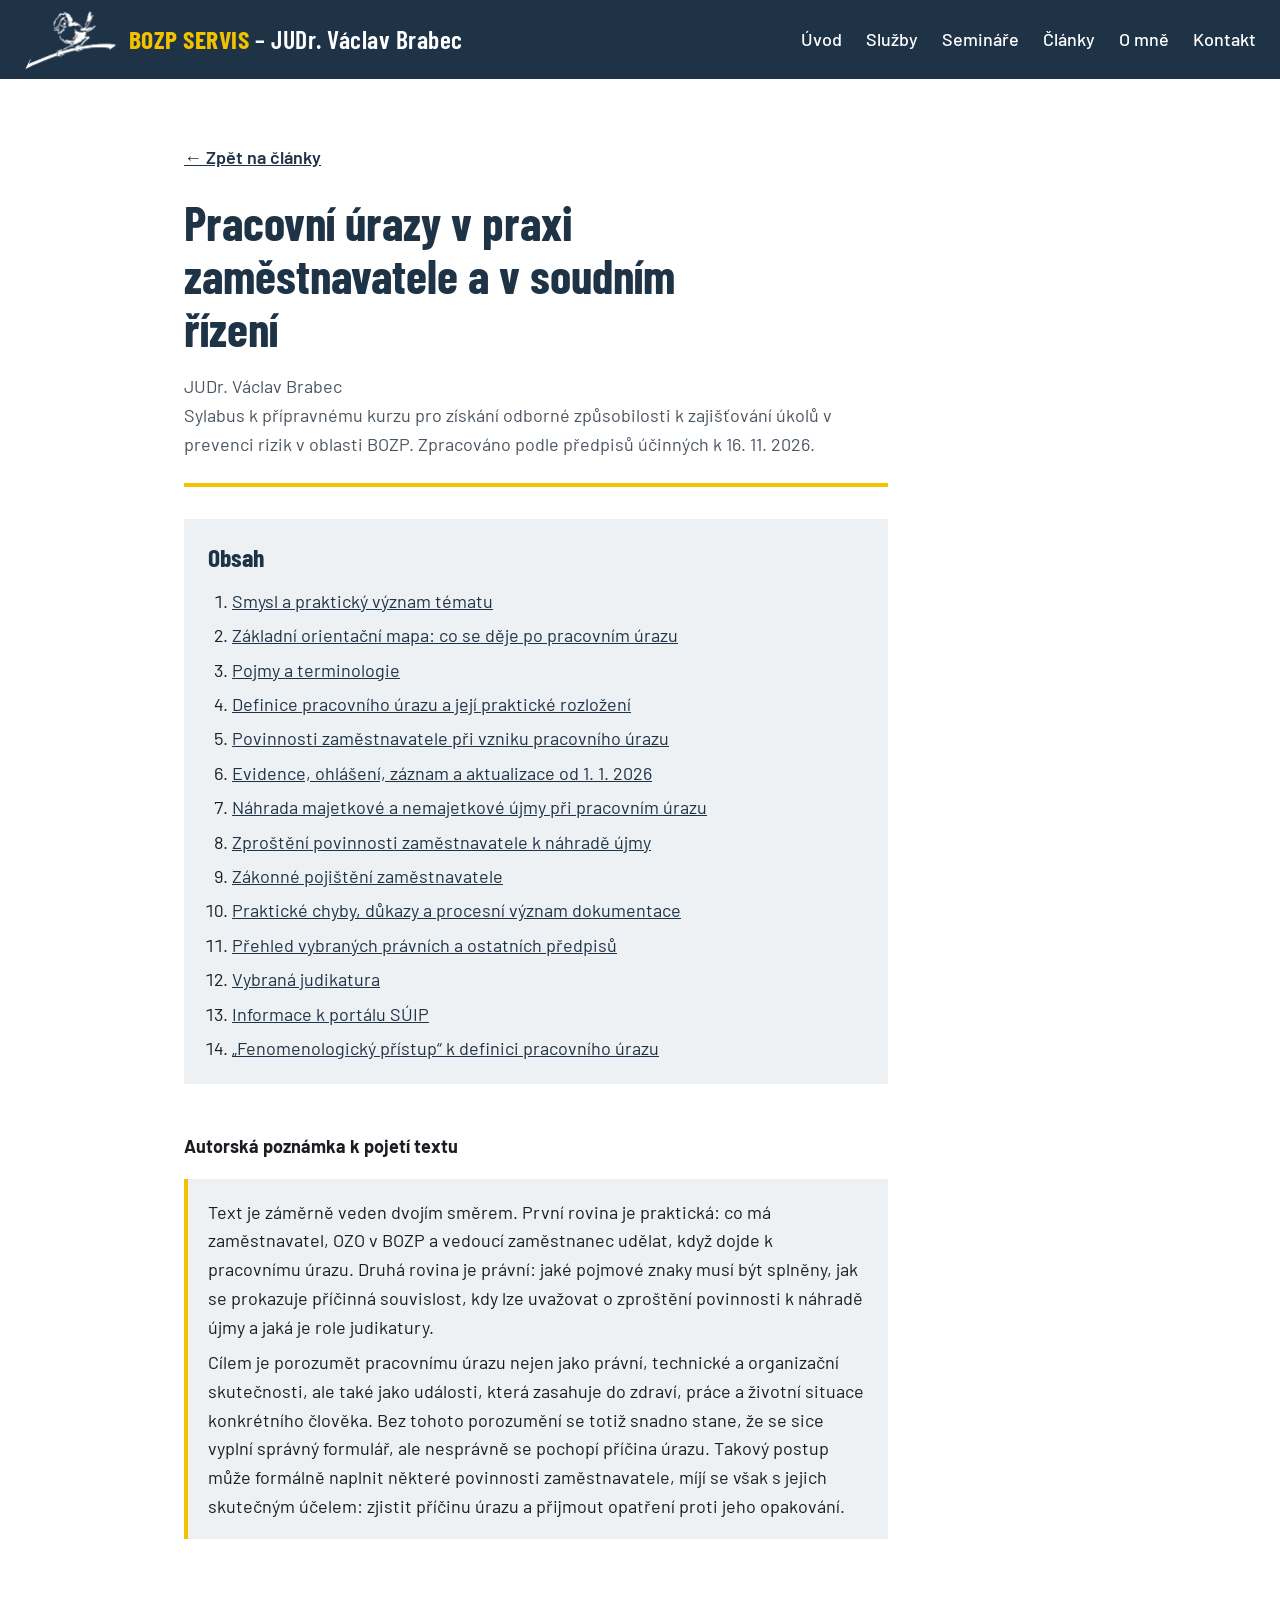
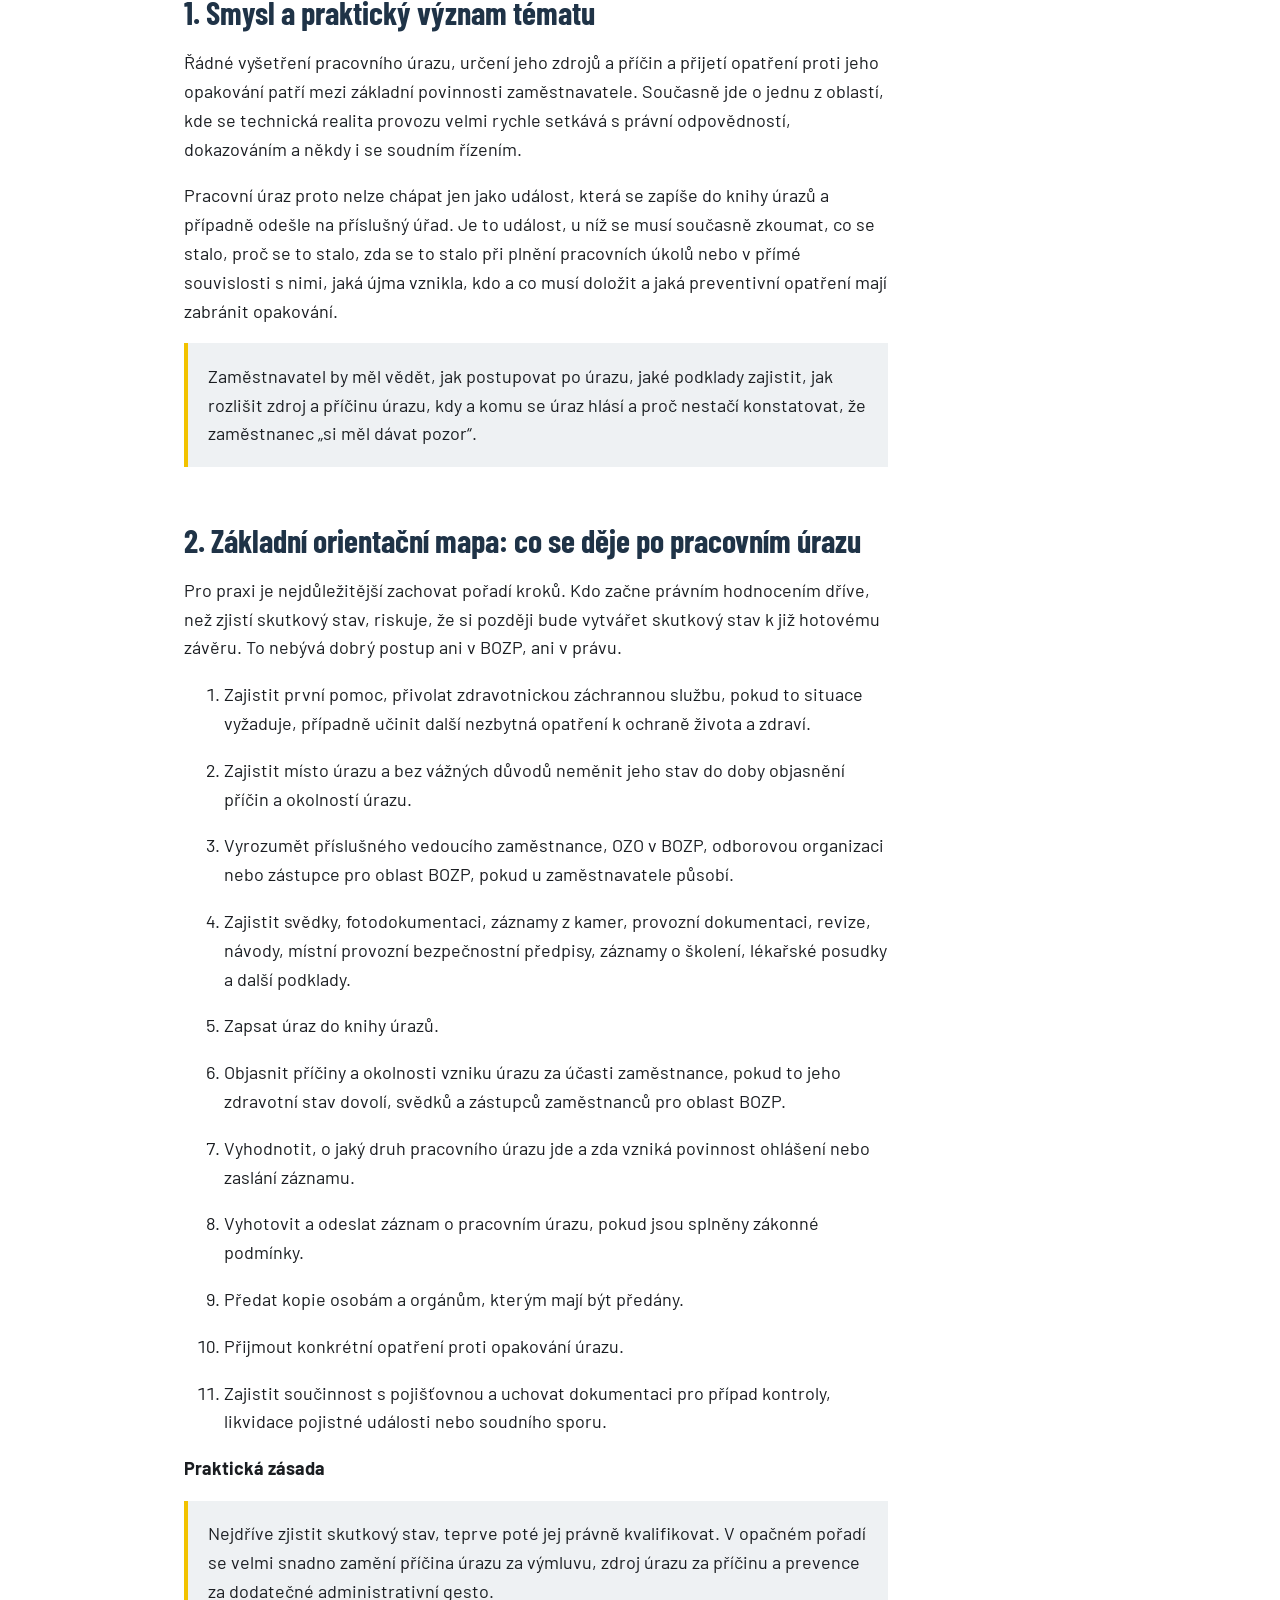
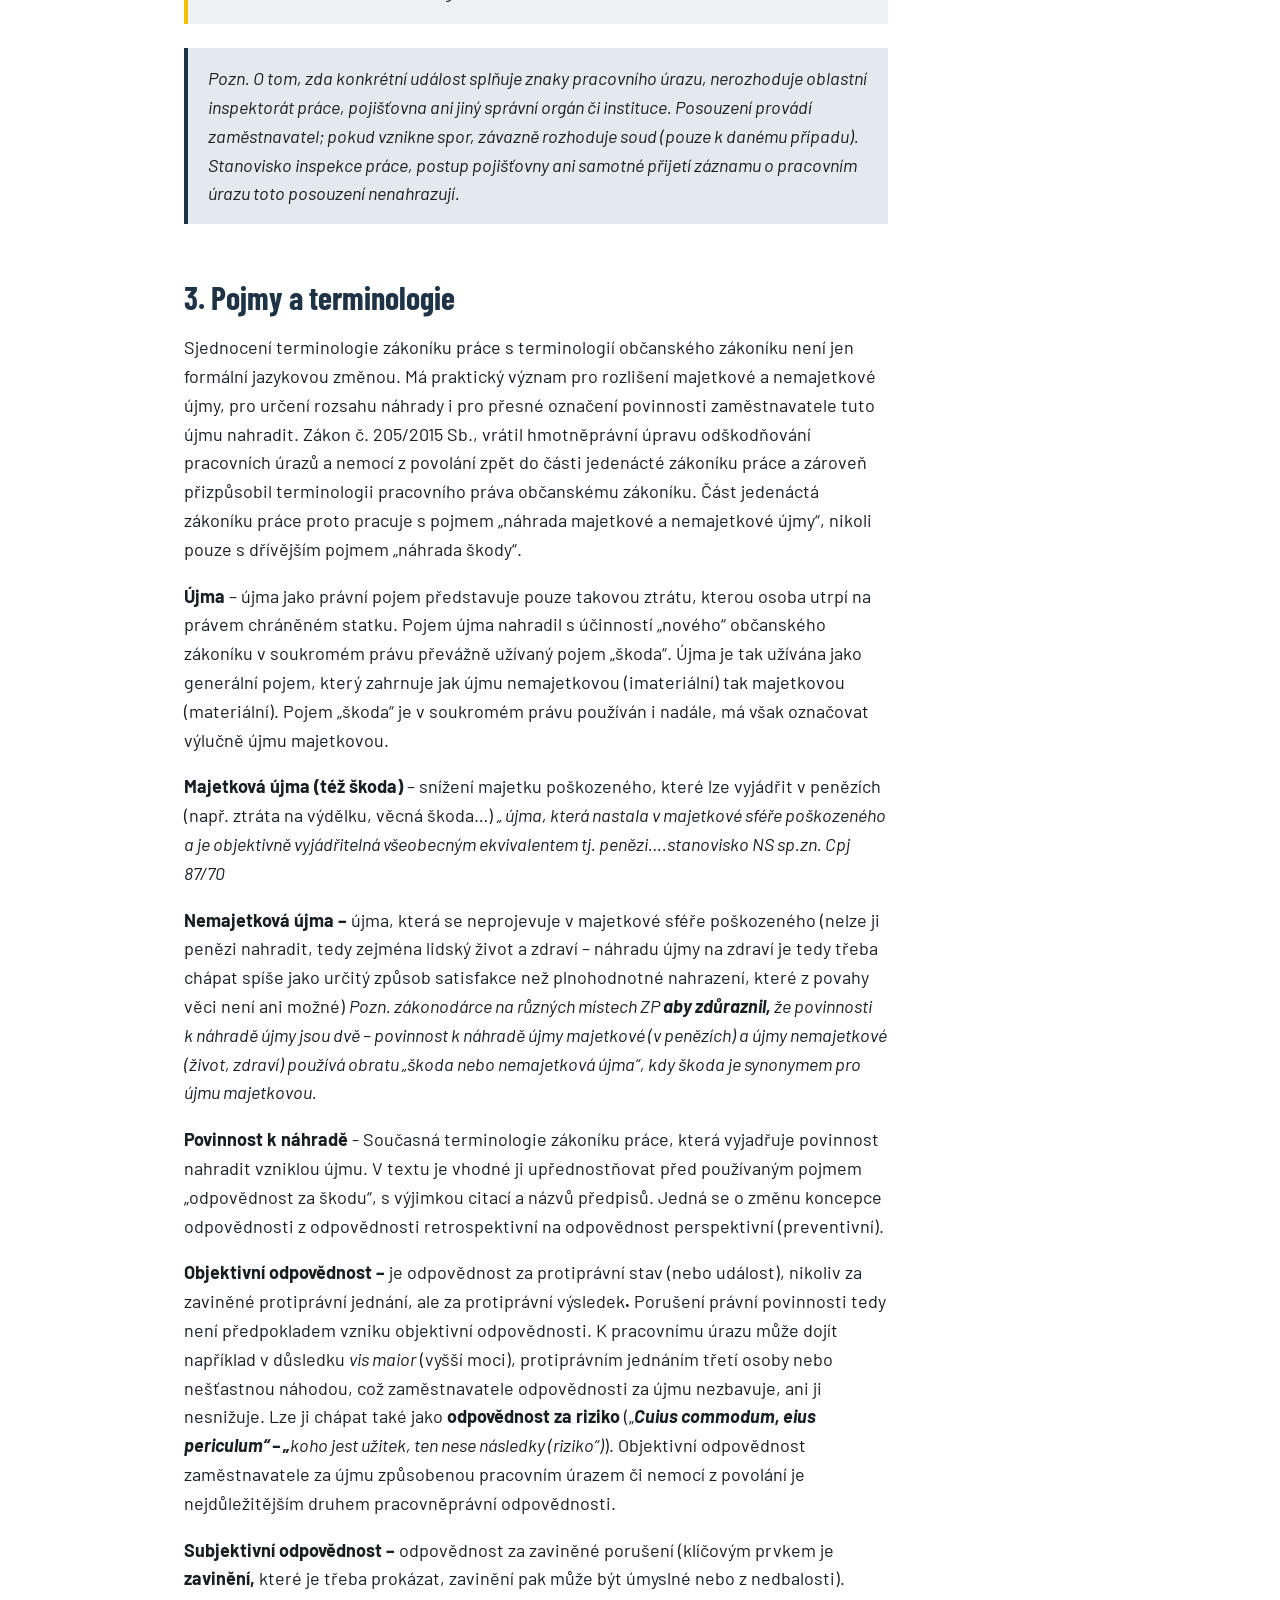
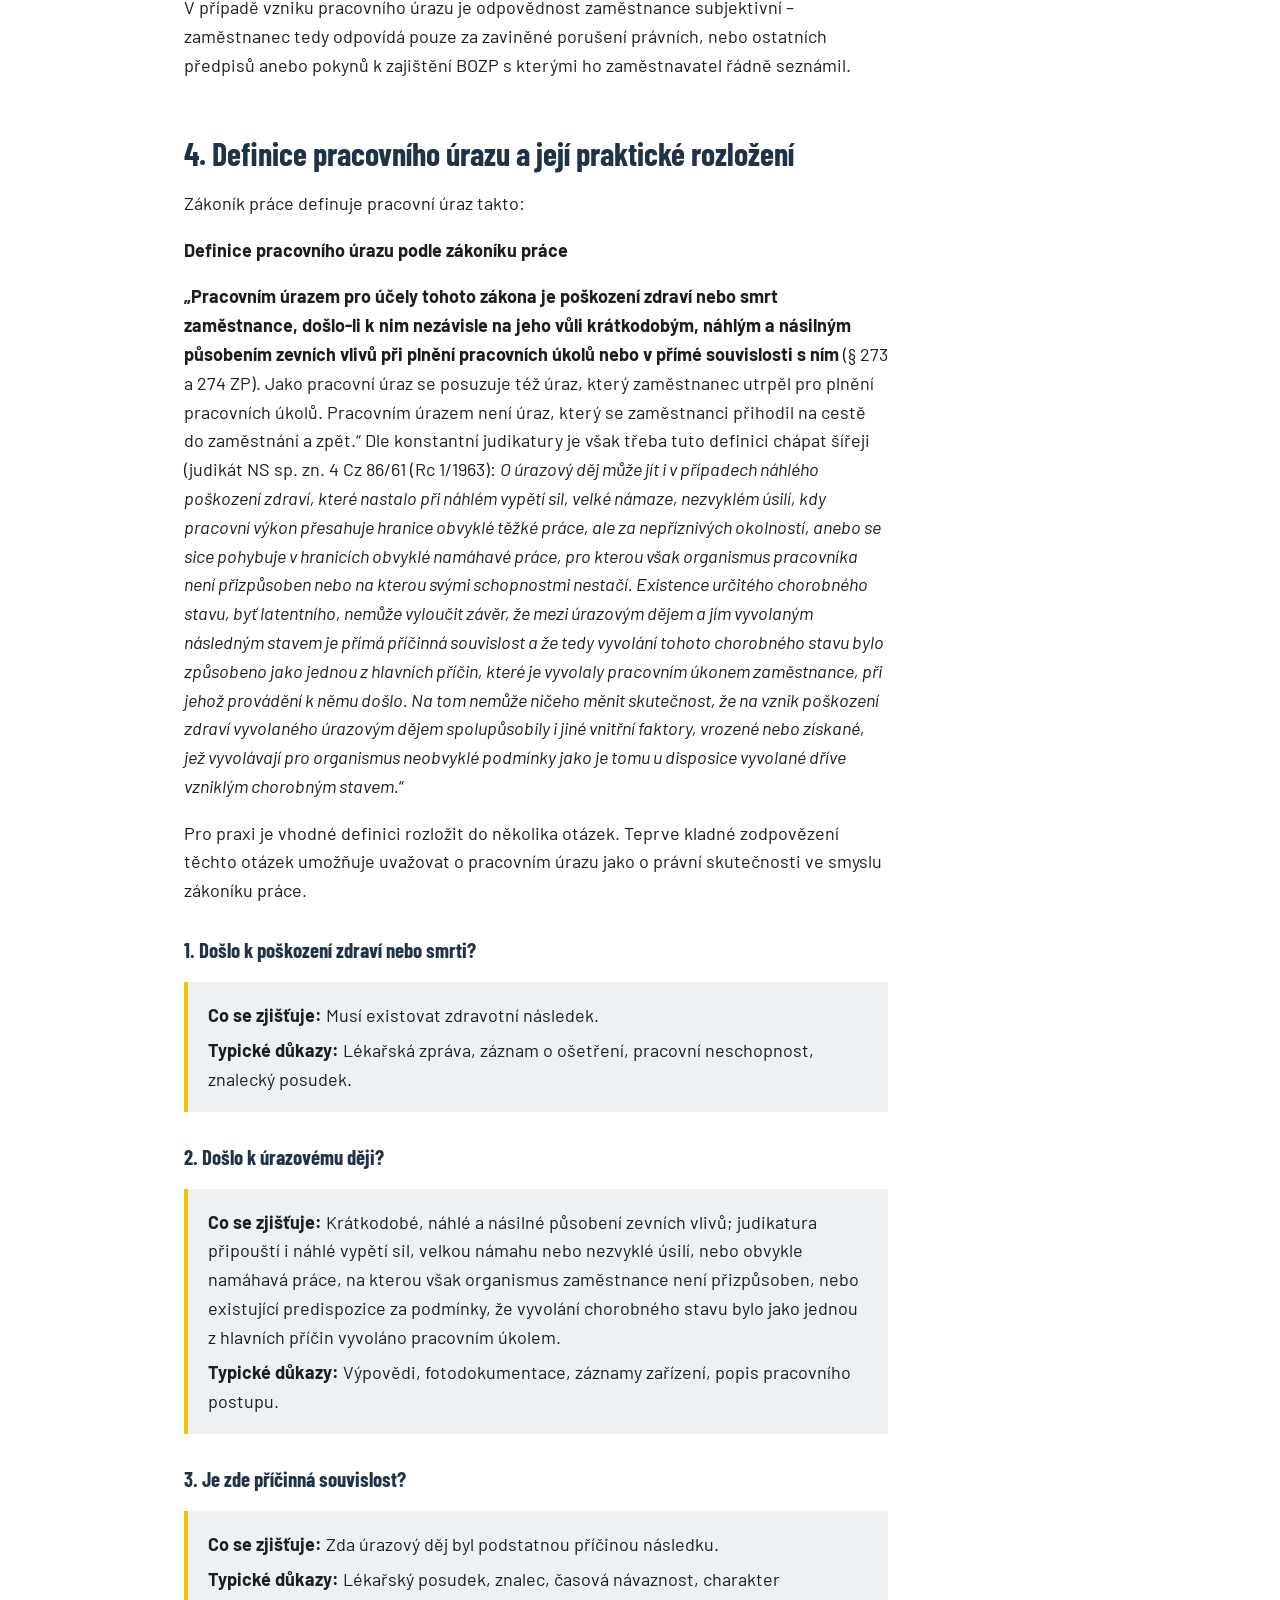
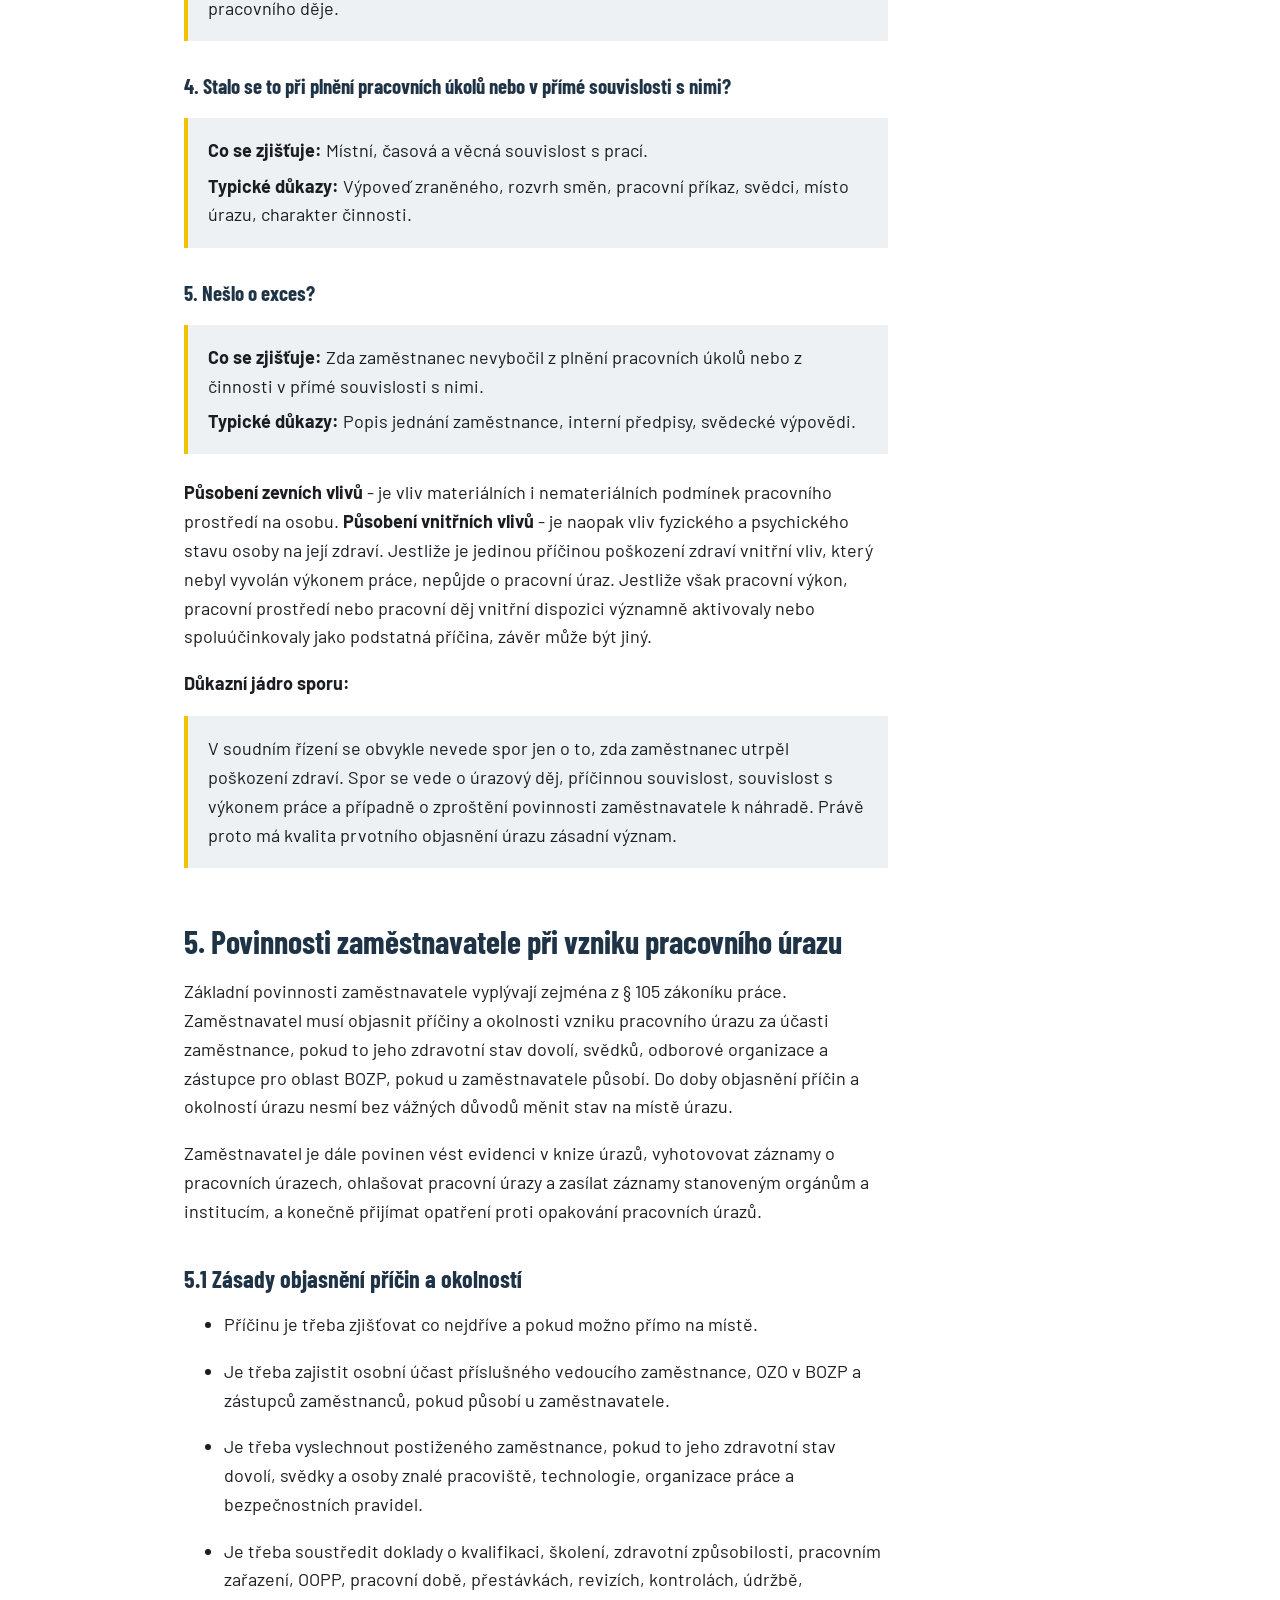
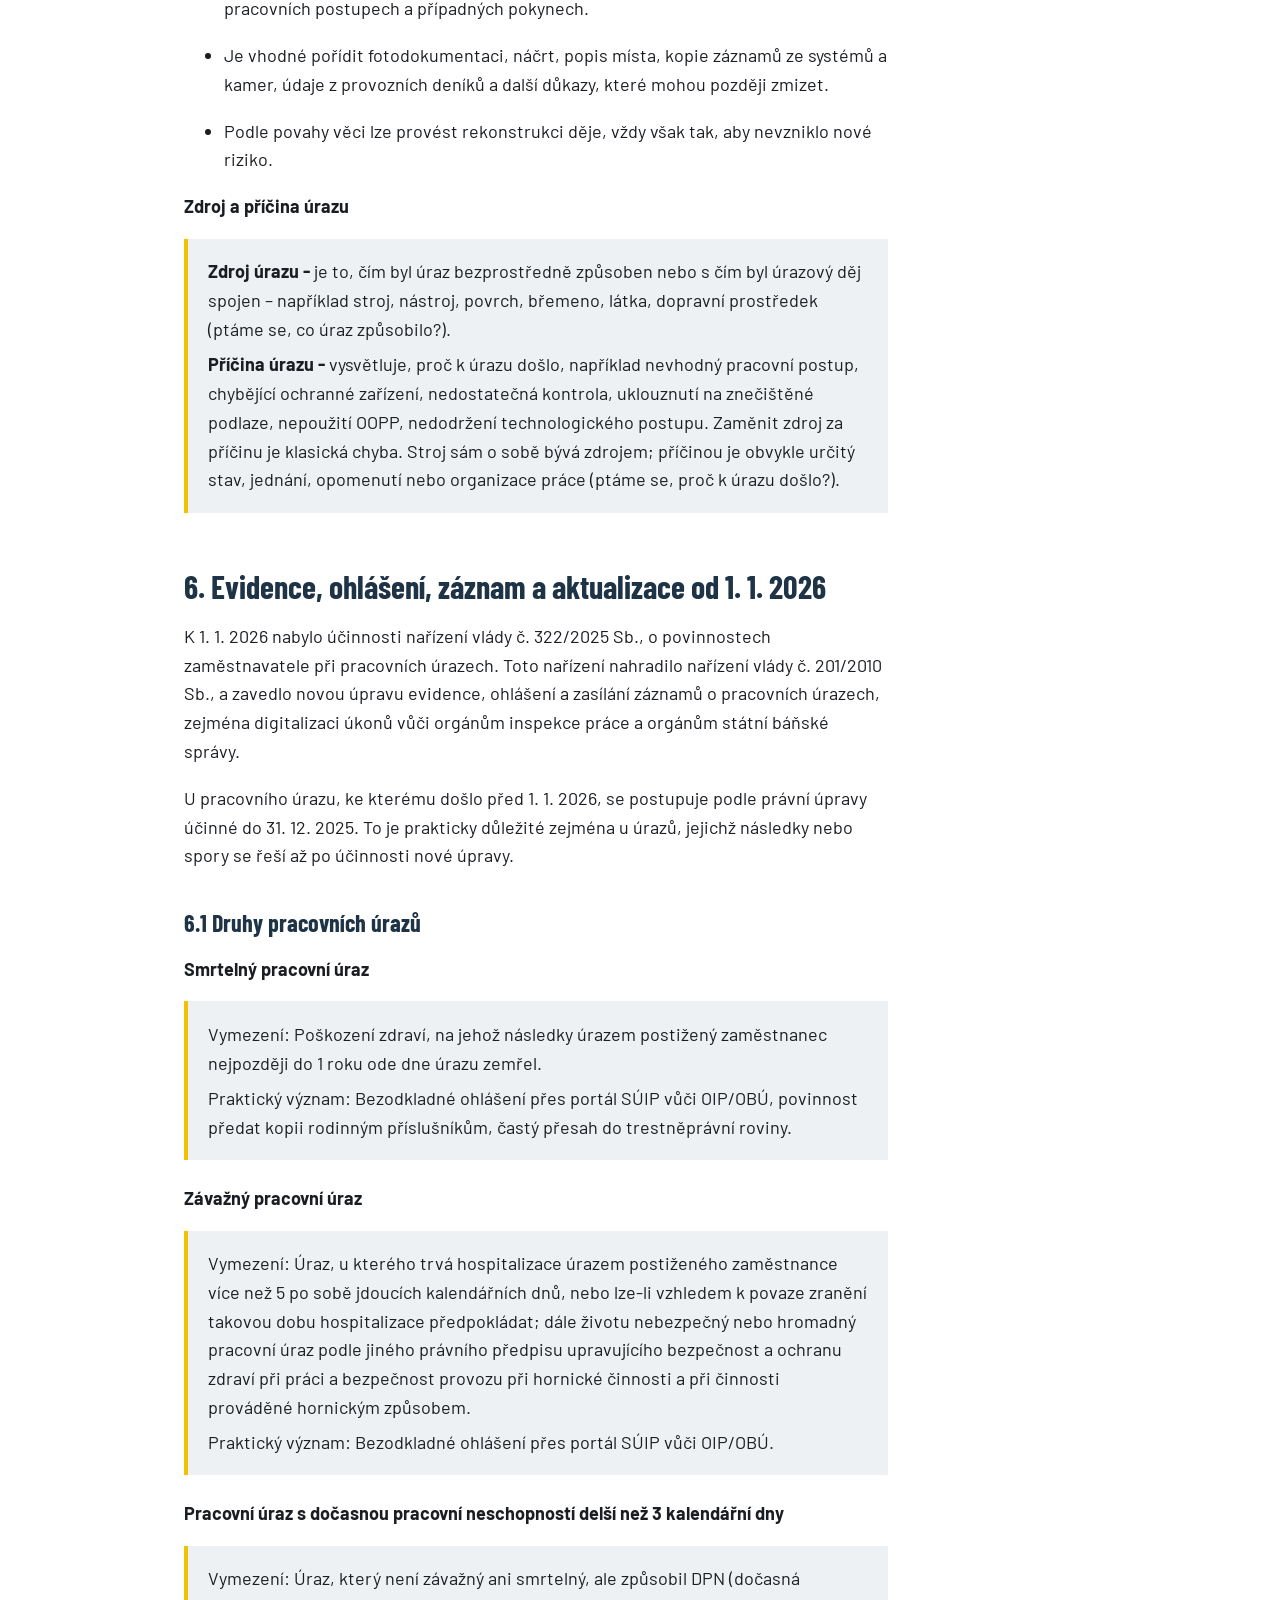
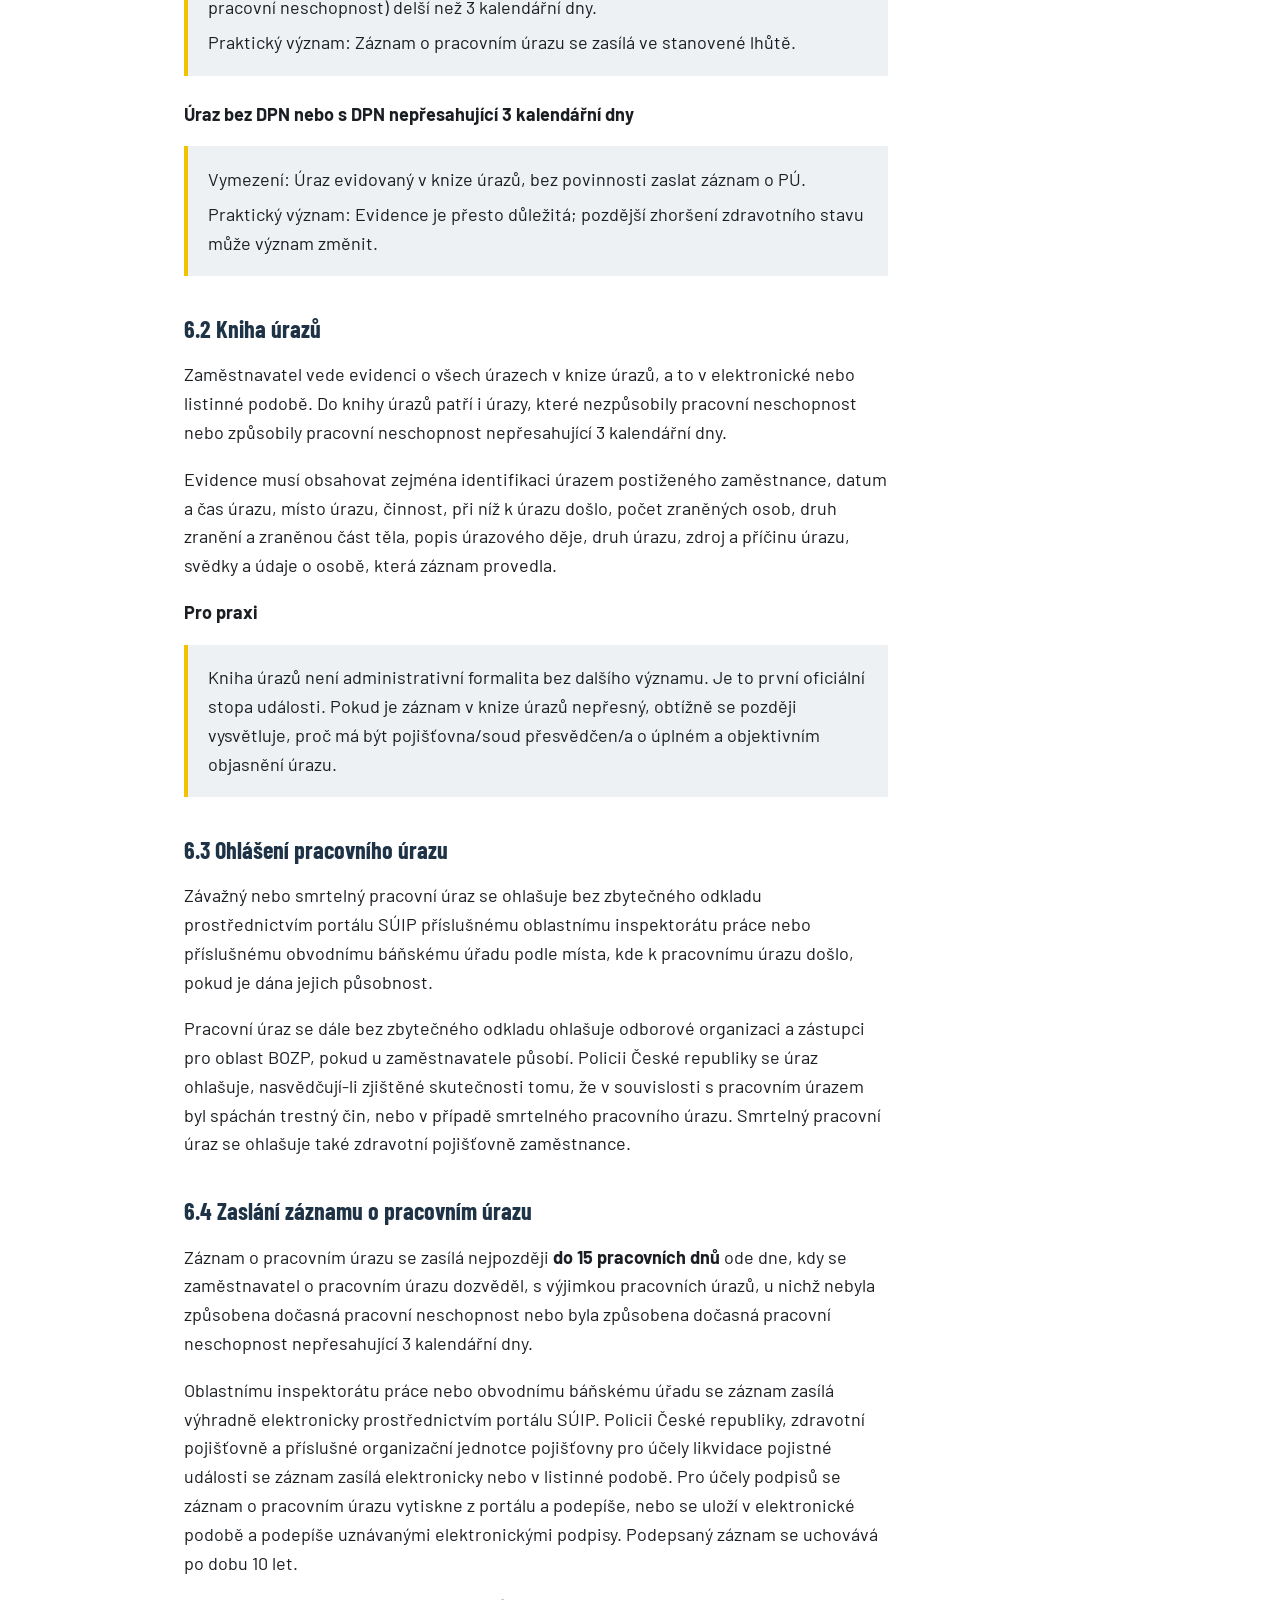
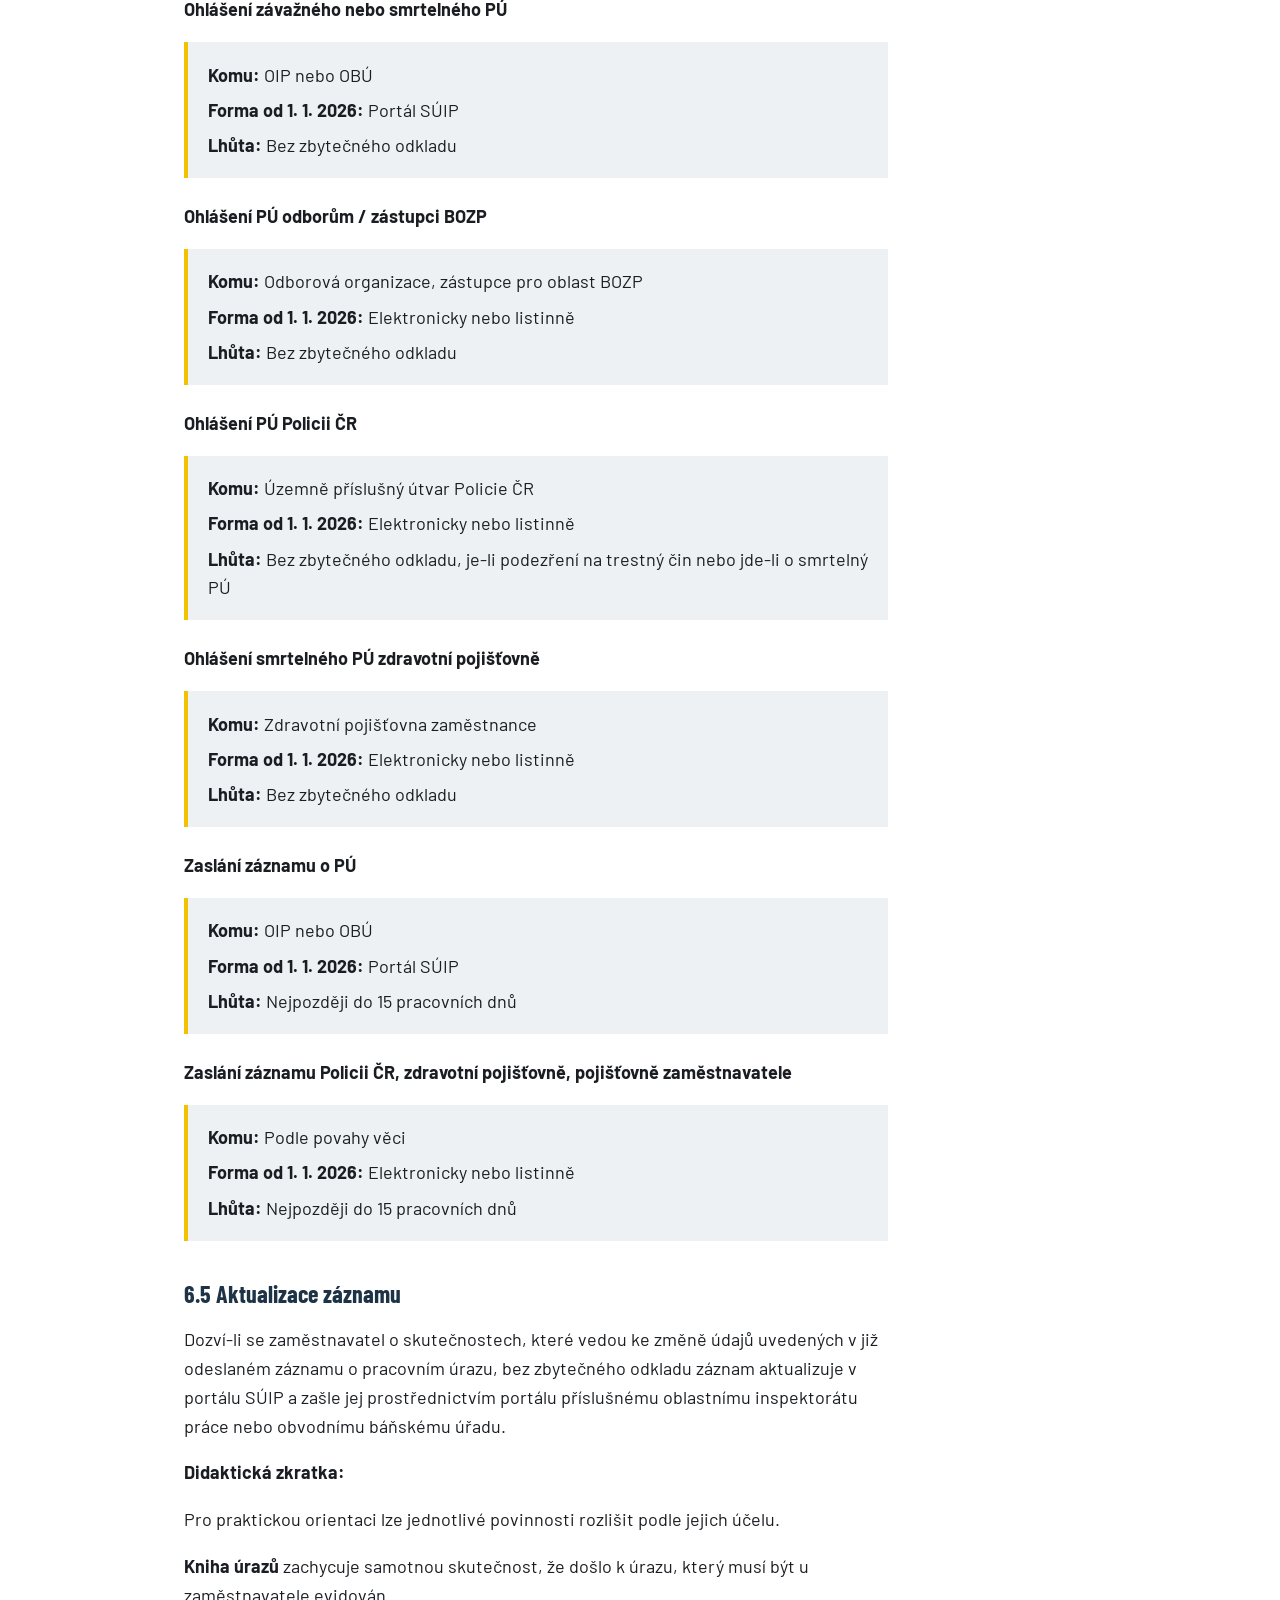
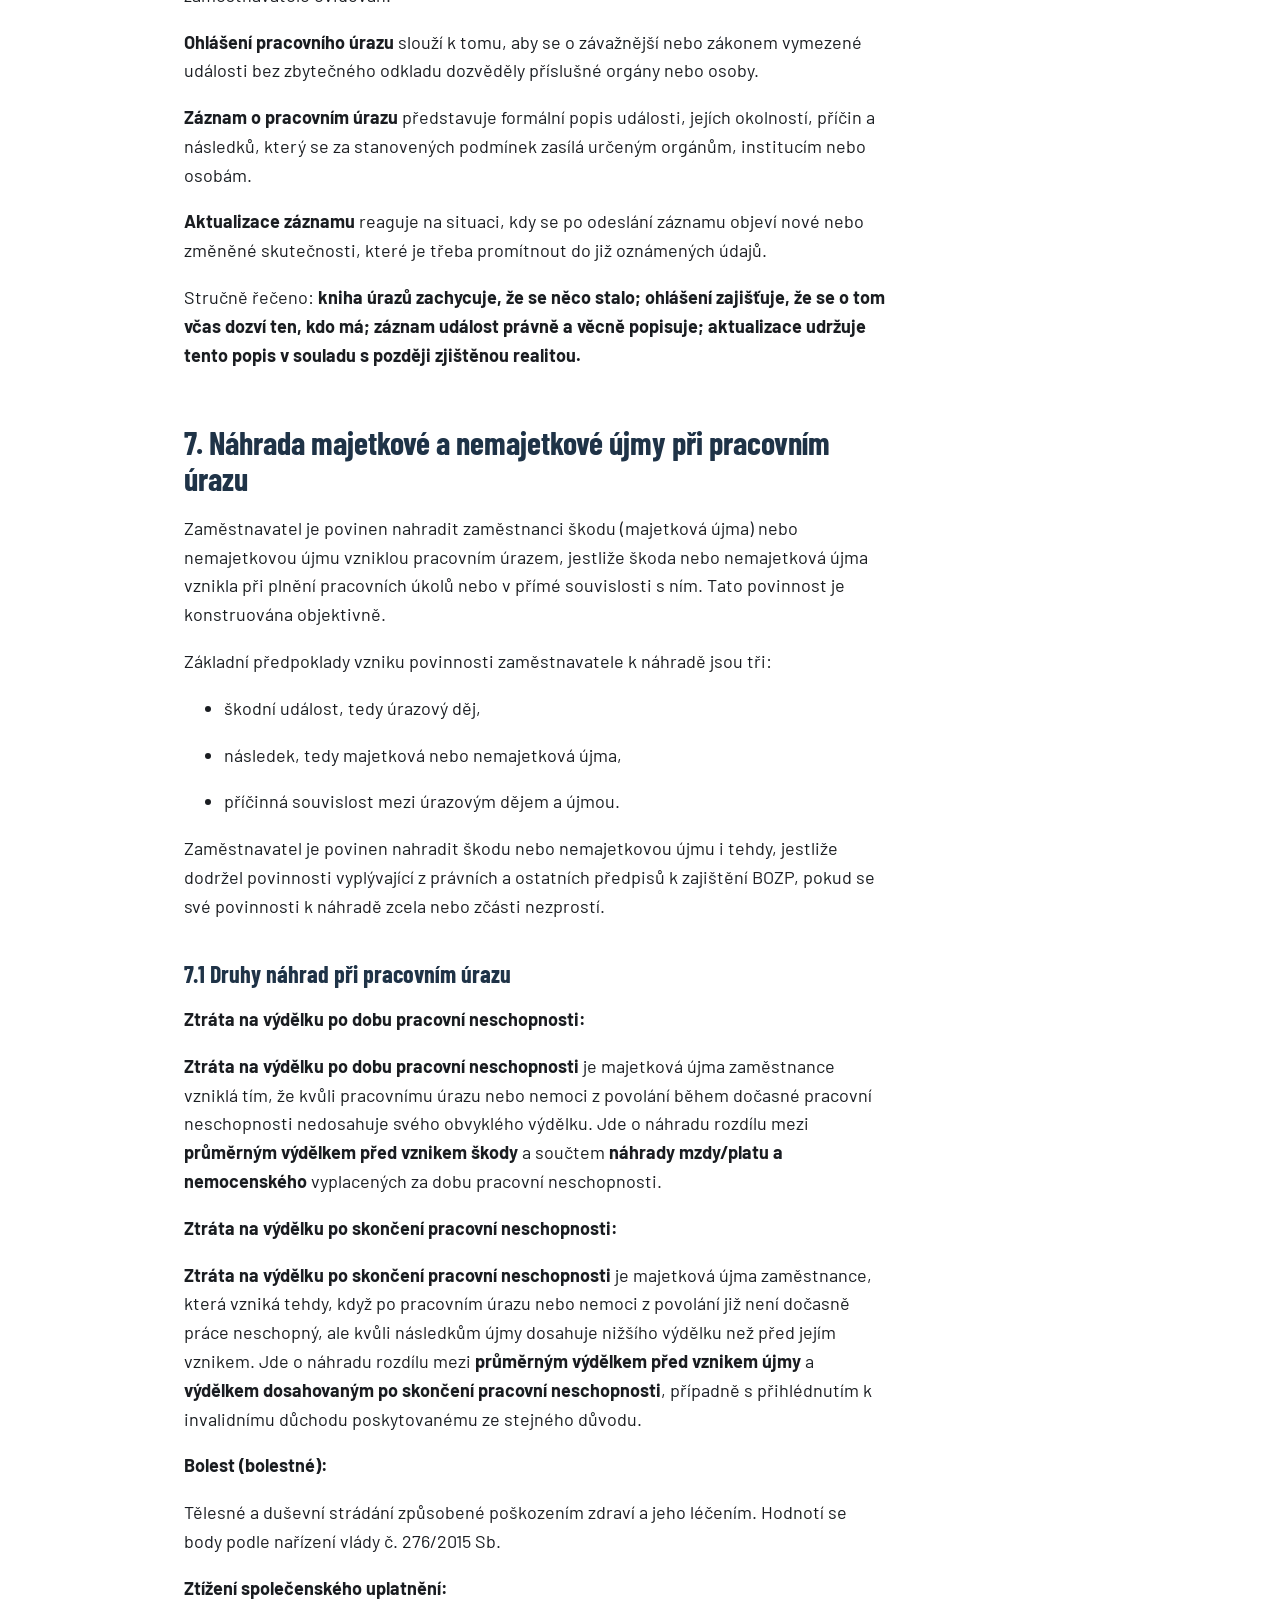
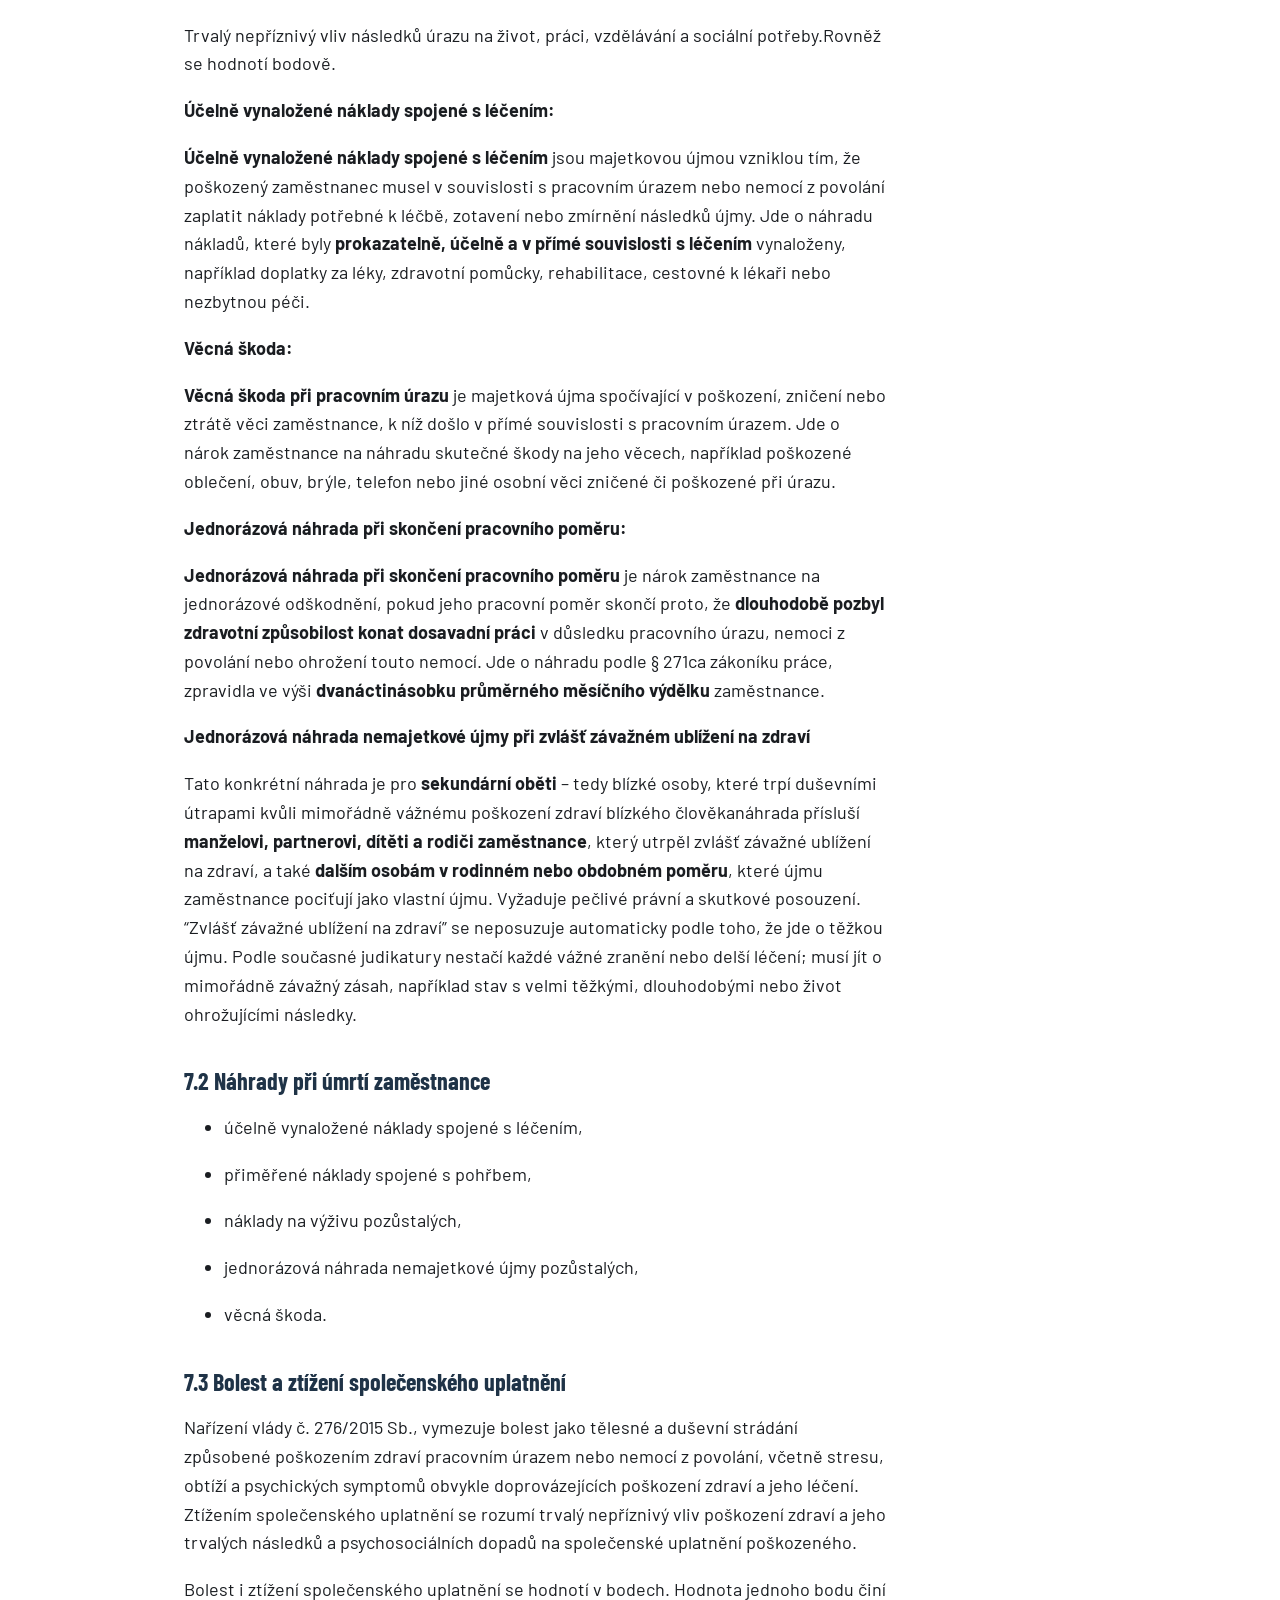
==== commit b1f6d6da: "Add files via upload" ====
--- a/clanek-pracovni-urazy.html
+++ b/clanek-pracovni-urazy.html
@@ -12,6 +12,9 @@
   <link href="https://fonts.googleapis.com/css2?family=Barlow+Condensed:wght@600;700&family=Barlow:wght@400;500;600&display=swap" rel="stylesheet">
 
   <!-- Stejný soubor se vzhledem jako hlavní stránka. -->
+  <link rel="icon" type="image/png" href="favicon.png">
+  <!-- Ikonka v záložce prohlížeče -->
+
   <link rel="stylesheet" href="style.css">
 </head>
 
@@ -19,7 +22,11 @@
 
   <!-- Hlavička je stejná jako na hlavní stránce, jen odkazy vedou na index.html. -->
   <header class="hlavicka">
-    <a href="index.html" class="logo">BOZP SERVIS <span class="logo-jmeno">– JUDr. Václav Brabec</span></a>
+    <a href="index.html" class="logo">
+      <!-- alt="" = obrázek je jen ozdoba, název firmy je hned vedle jako text -->
+      <img src="logo-brabec.png" alt="" class="logo-obrazek">
+      <span>BOZP SERVIS <span class="logo-jmeno">– JUDr. Václav Brabec</span></span>
+    </a>
 
     <nav class="menu">
       <a href="index.html">Úvod</a>
--- a/style.css
+++ b/style.css
@@ -61,7 +61,7 @@
   align-items: center;
   flex-wrap: wrap;                  /* na úzkém displeji se zalomí */
   gap: 1rem;
-  padding: 1rem 1.5rem;
+  padding: 0.6rem 1.5rem;
   background: var(--modra);
   position: sticky;                 /* hlavička se "přilepí" nahoře */
   top: 0;
@@ -69,12 +69,20 @@
 }
 
 .logo {
+  display: flex;          /* obrázek a text vedle sebe */
+  align-items: center;    /* svisle na střed */
+  gap: 0.75rem;
   font-family: var(--pismo-nadpis);
   font-size: 1.6rem;
   font-weight: 700;
   color: var(--zluta);
   text-decoration: none;
   letter-spacing: 0.02em;
+}
+
+.logo-obrazek {
+  height: 3.75rem;  /* výšku určíme, šířka se dopočítá sama */
+  width: auto;
 }
 
 .logo-jmeno {
@@ -250,6 +258,119 @@
   margin: 0.25rem 0 0;
 }
 
+/* ===== STRÁNKA S ČLÁNKEM ===== */
+.zpet {
+  display: inline-block;
+  margin-bottom: 1.5rem;
+  font-weight: 600;
+}
+
+.zpet-dole {
+  margin: 3rem 0 0;
+}
+
+.clanek h1 {
+  font-size: clamp(2rem, 4vw, 3rem);
+  color: var(--modra);
+  max-width: 24ch;
+}
+
+.sekce .clanek-info {
+  max-width: 44rem;
+  color: #4A5560;
+  border-bottom: 4px solid var(--zluta);
+  padding-bottom: 1.5rem;
+  margin-bottom: 2rem;
+}
+
+/* Rámeček s obsahem článku */
+.obsah {
+  background: var(--svetla);
+  padding: 1.5rem 1.5rem 1rem;
+  margin-bottom: 3rem;
+  max-width: 44rem;
+}
+
+.sekce .obsah h2 {
+  font-size: 1.6rem;
+}
+
+.obsah ol {
+  margin: 0;
+  padding-left: 1.5rem;
+}
+
+.obsah li {
+  margin-bottom: 0.35rem;
+}
+
+/* Text článku – užší sloupec se čte lépe */
+.clanek-text {
+  max-width: 44rem;
+}
+
+.clanek-text p,
+.clanek-text li {
+  max-width: none;
+}
+
+.sekce .clanek-text h2 {
+  font-size: 2rem;
+  margin-top: 3.5rem;
+}
+
+.clanek-text h3 {
+  font-size: 1.5rem;
+  color: var(--modra);
+  margin-top: 2.5rem;
+}
+
+.clanek-text h4 {
+  font-family: var(--pismo-nadpis);
+  font-size: 1.3rem;
+  color: var(--modra);
+  margin: 1.75rem 0 0.5rem;
+}
+
+.clanek-text li {
+  margin-bottom: 0.4rem;
+}
+
+/* Zvýrazněné bloky (ve Wordu odsazené odstavce) */
+.clanek-text blockquote {
+  margin: 1rem 0 1.5rem;
+  padding: 0.75rem 1.25rem;
+  background: var(--svetla);
+  border-left: 4px solid var(--zluta);
+}
+
+.clanek-text blockquote p {
+  margin: 0.4rem 0;
+}
+
+/* Seznam zdrojů – menší písmo, dlouhé odkazy se zalomí */
+.clanek-text .zdroj {
+  font-size: 0.95rem;
+  color: #4A5560;
+}
+
+.clanek-text a {
+  overflow-wrap: anywhere;
+}
+
+/* Důležitá poznámka */
+.poznamka {
+  margin: 1.5rem 0;
+  padding: 1rem 1.25rem;
+  border-left: 4px solid var(--modra);
+  background: #E3E9EE;
+  font-style: italic;
+}
+
+.poznamka p {
+  margin: 0;
+}
+
 /* ===== O MNĚ ===== */
 .mensi-nadpis {
   font-size: 1.5rem;
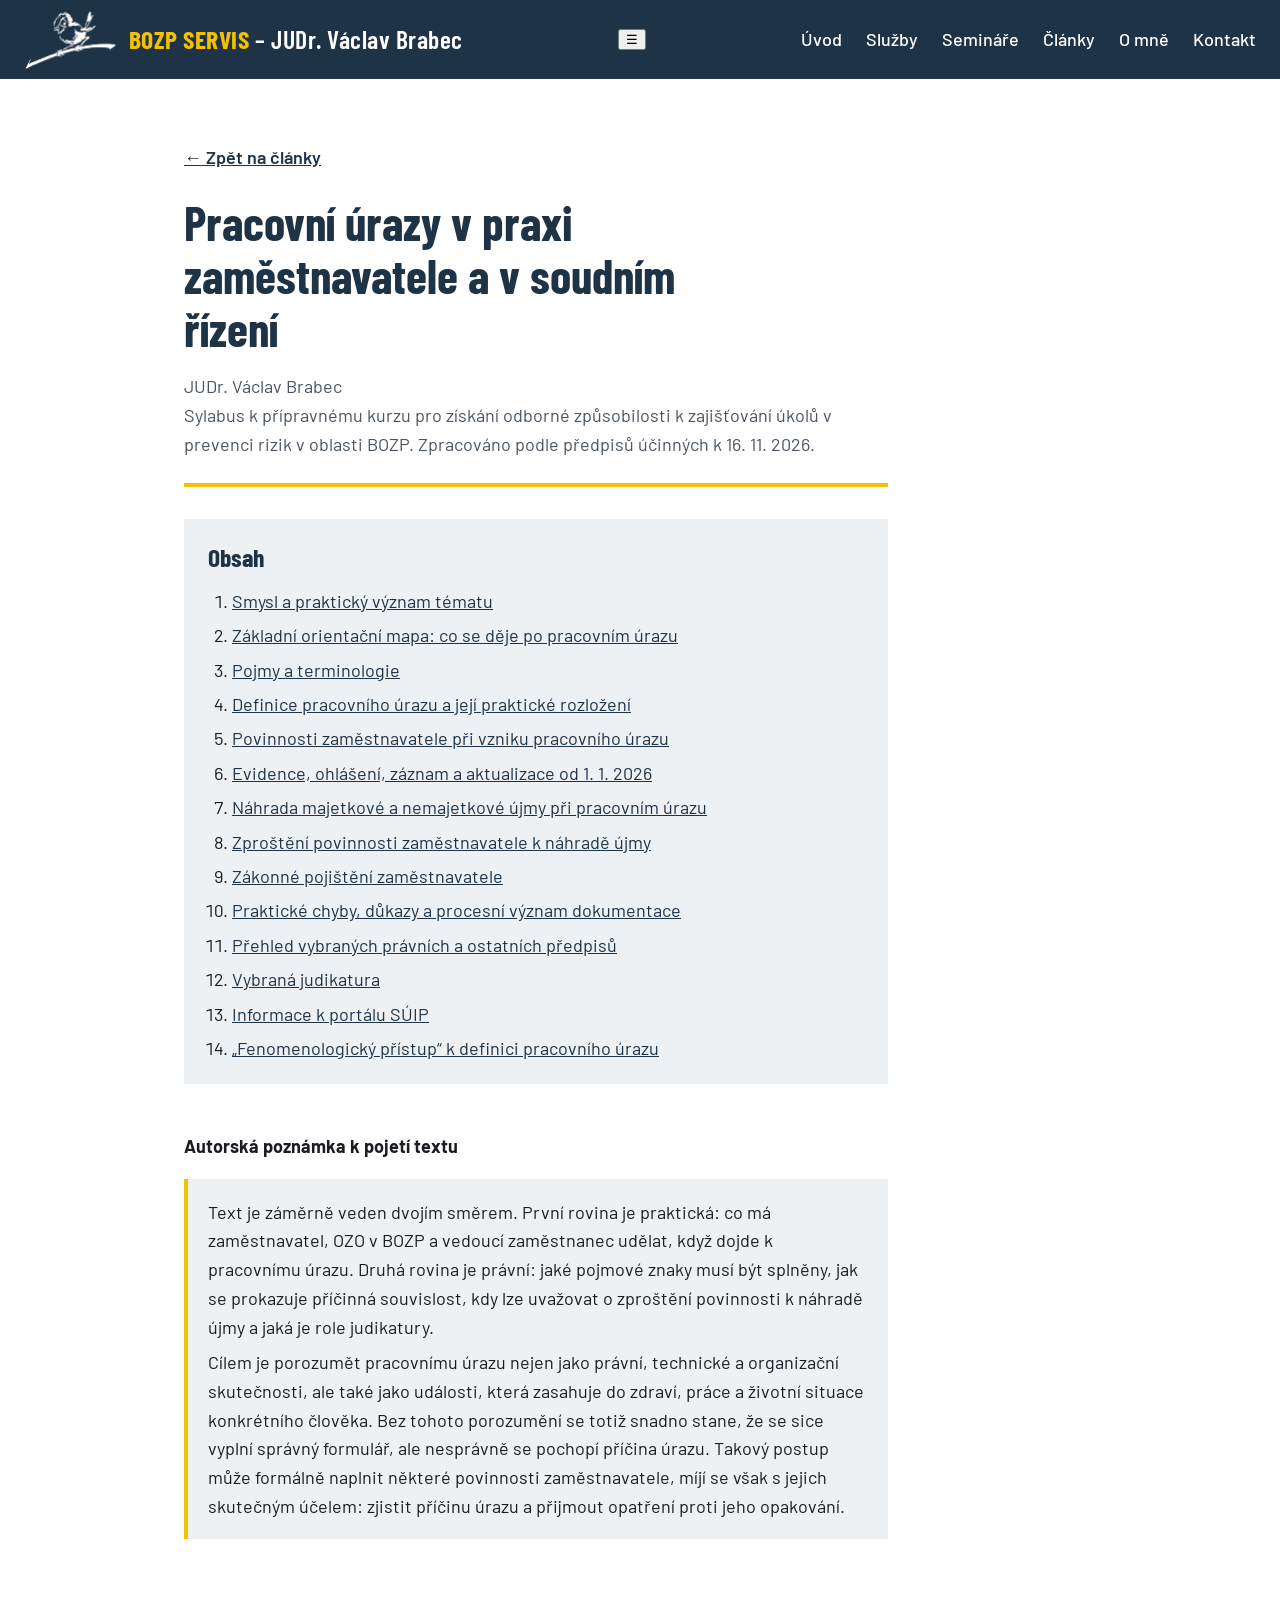
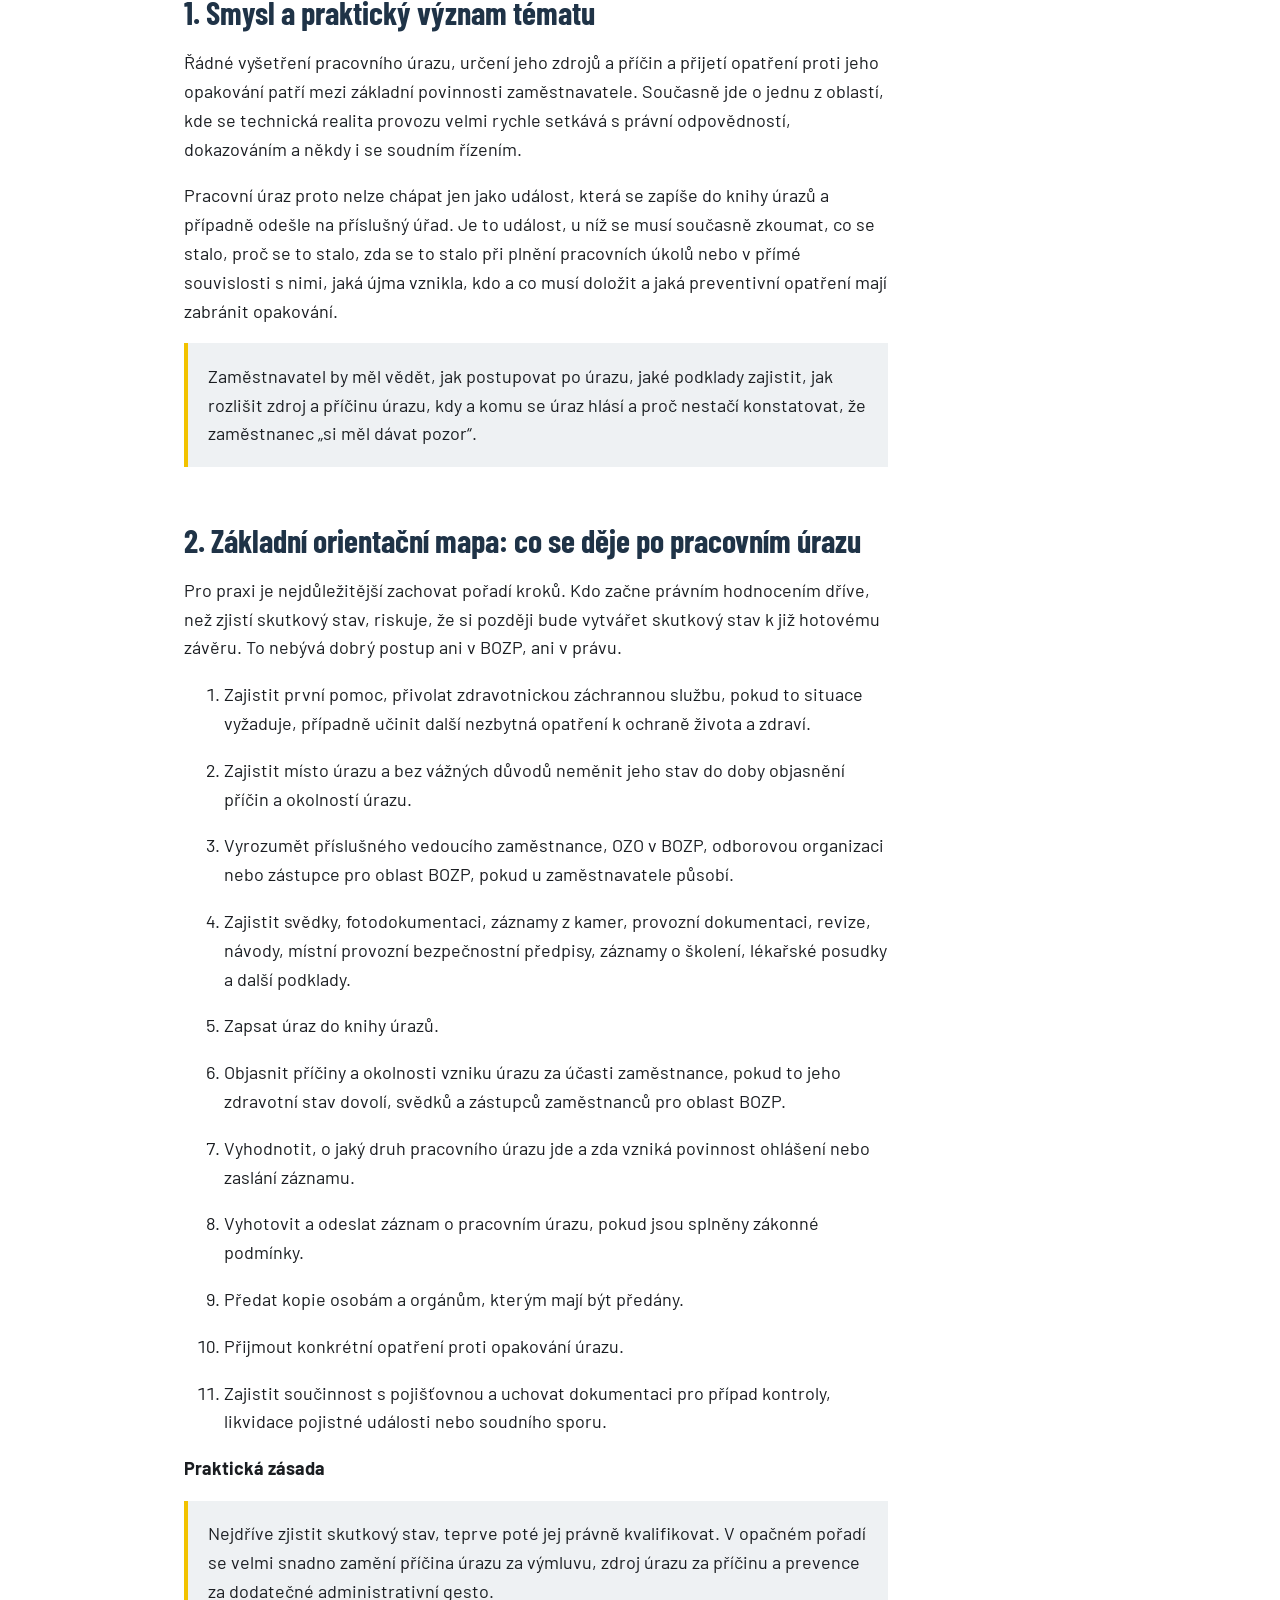
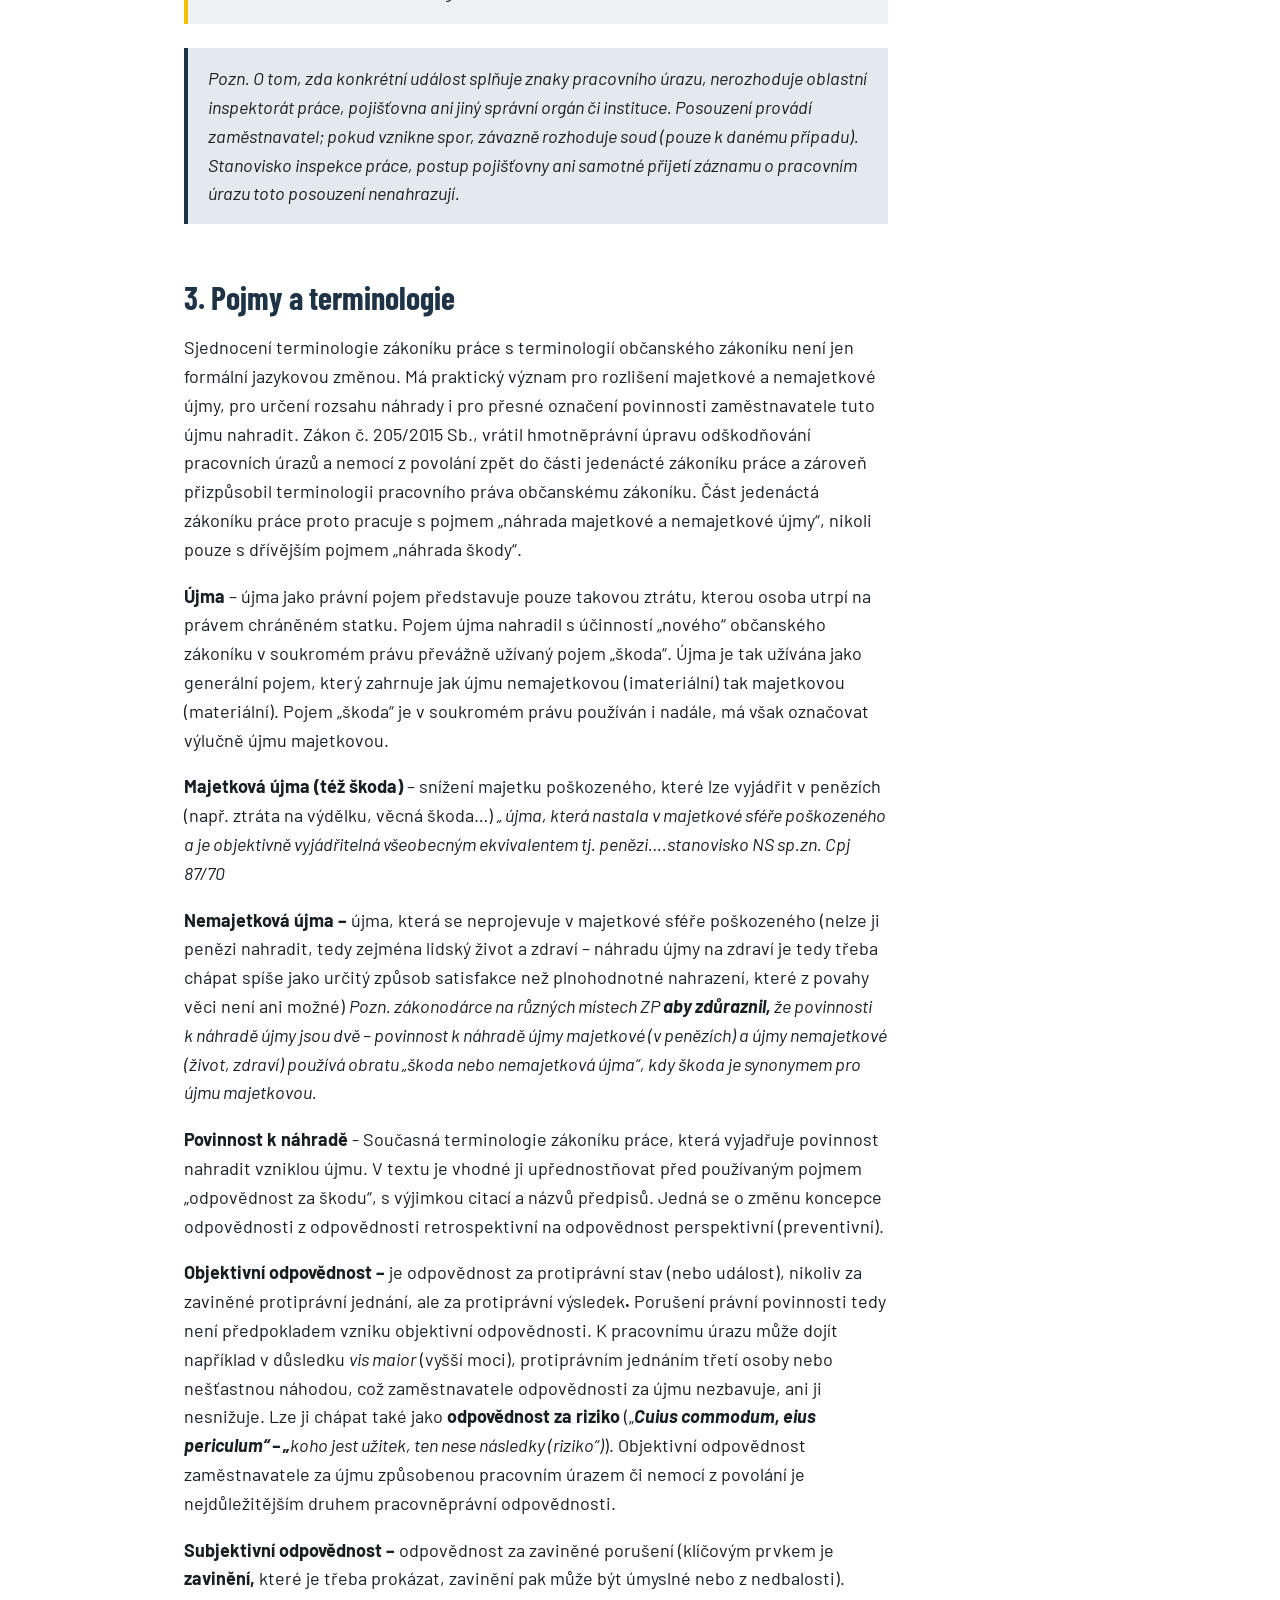
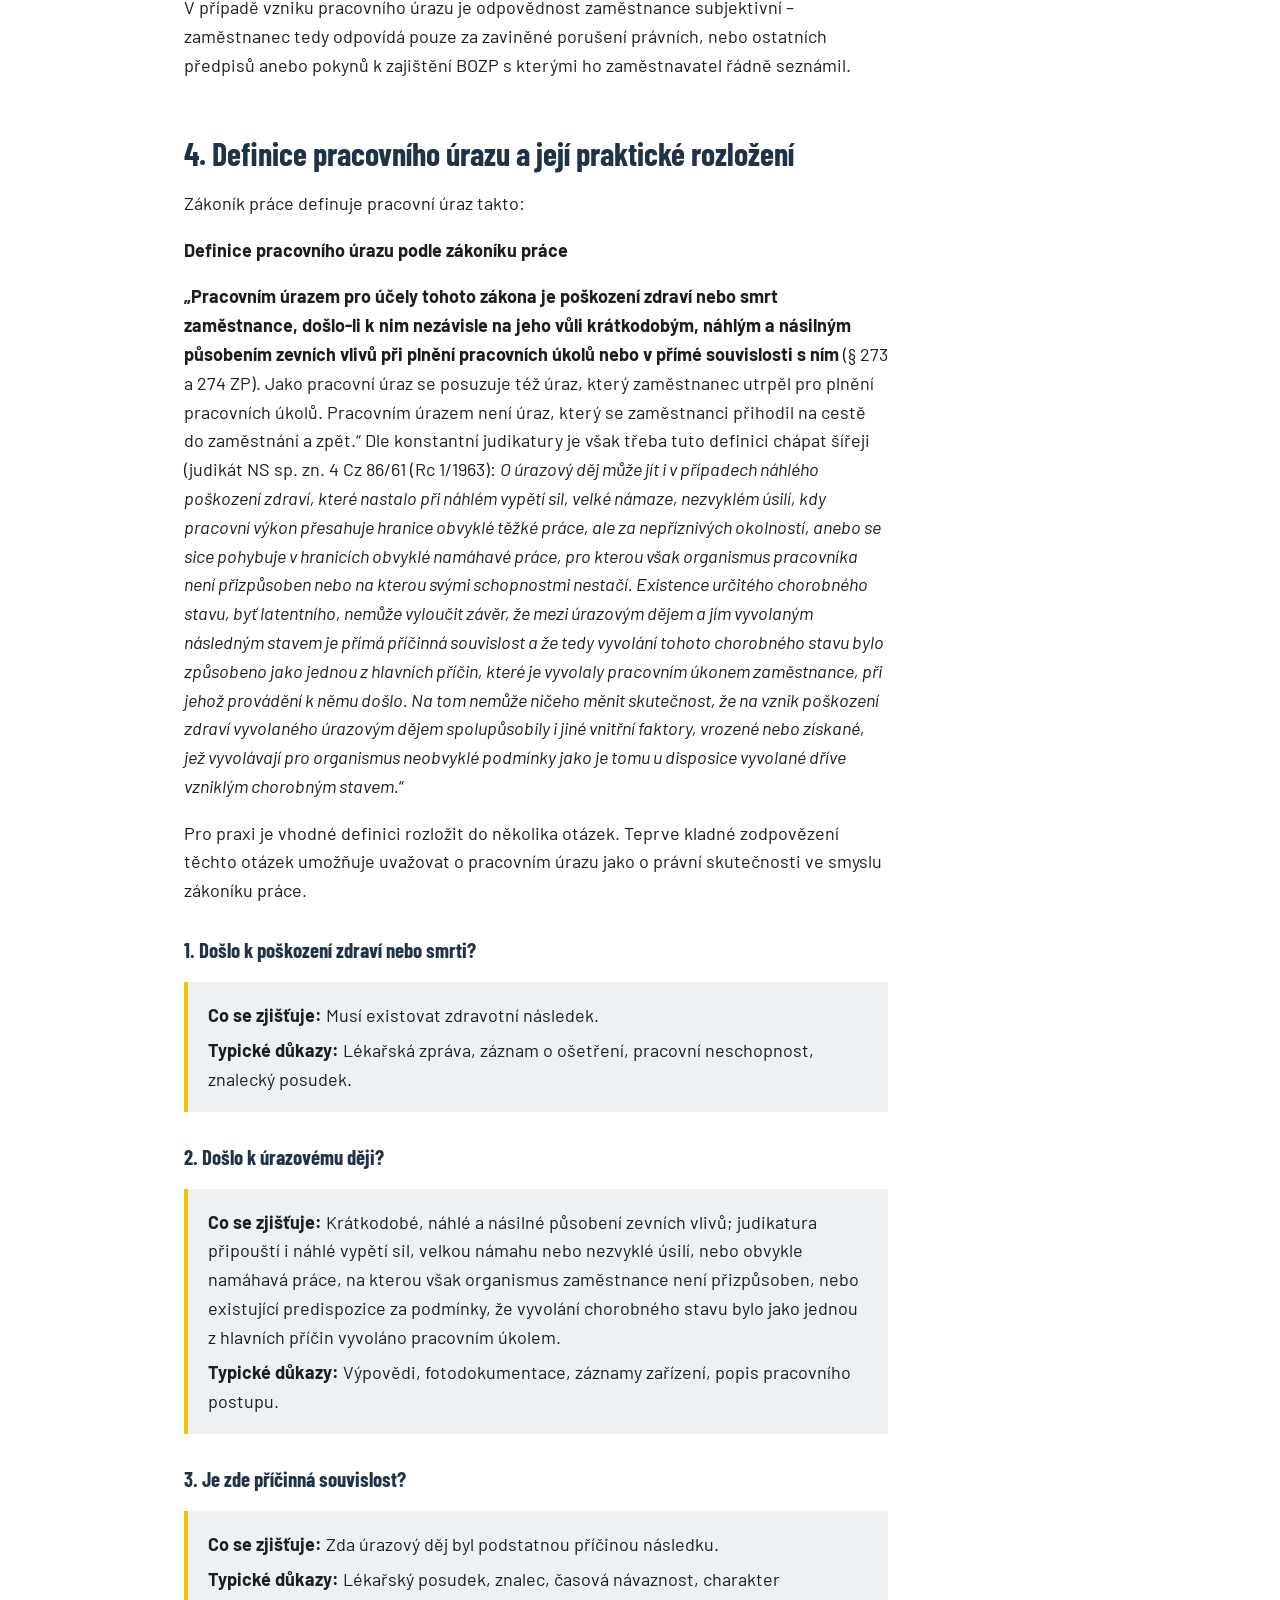
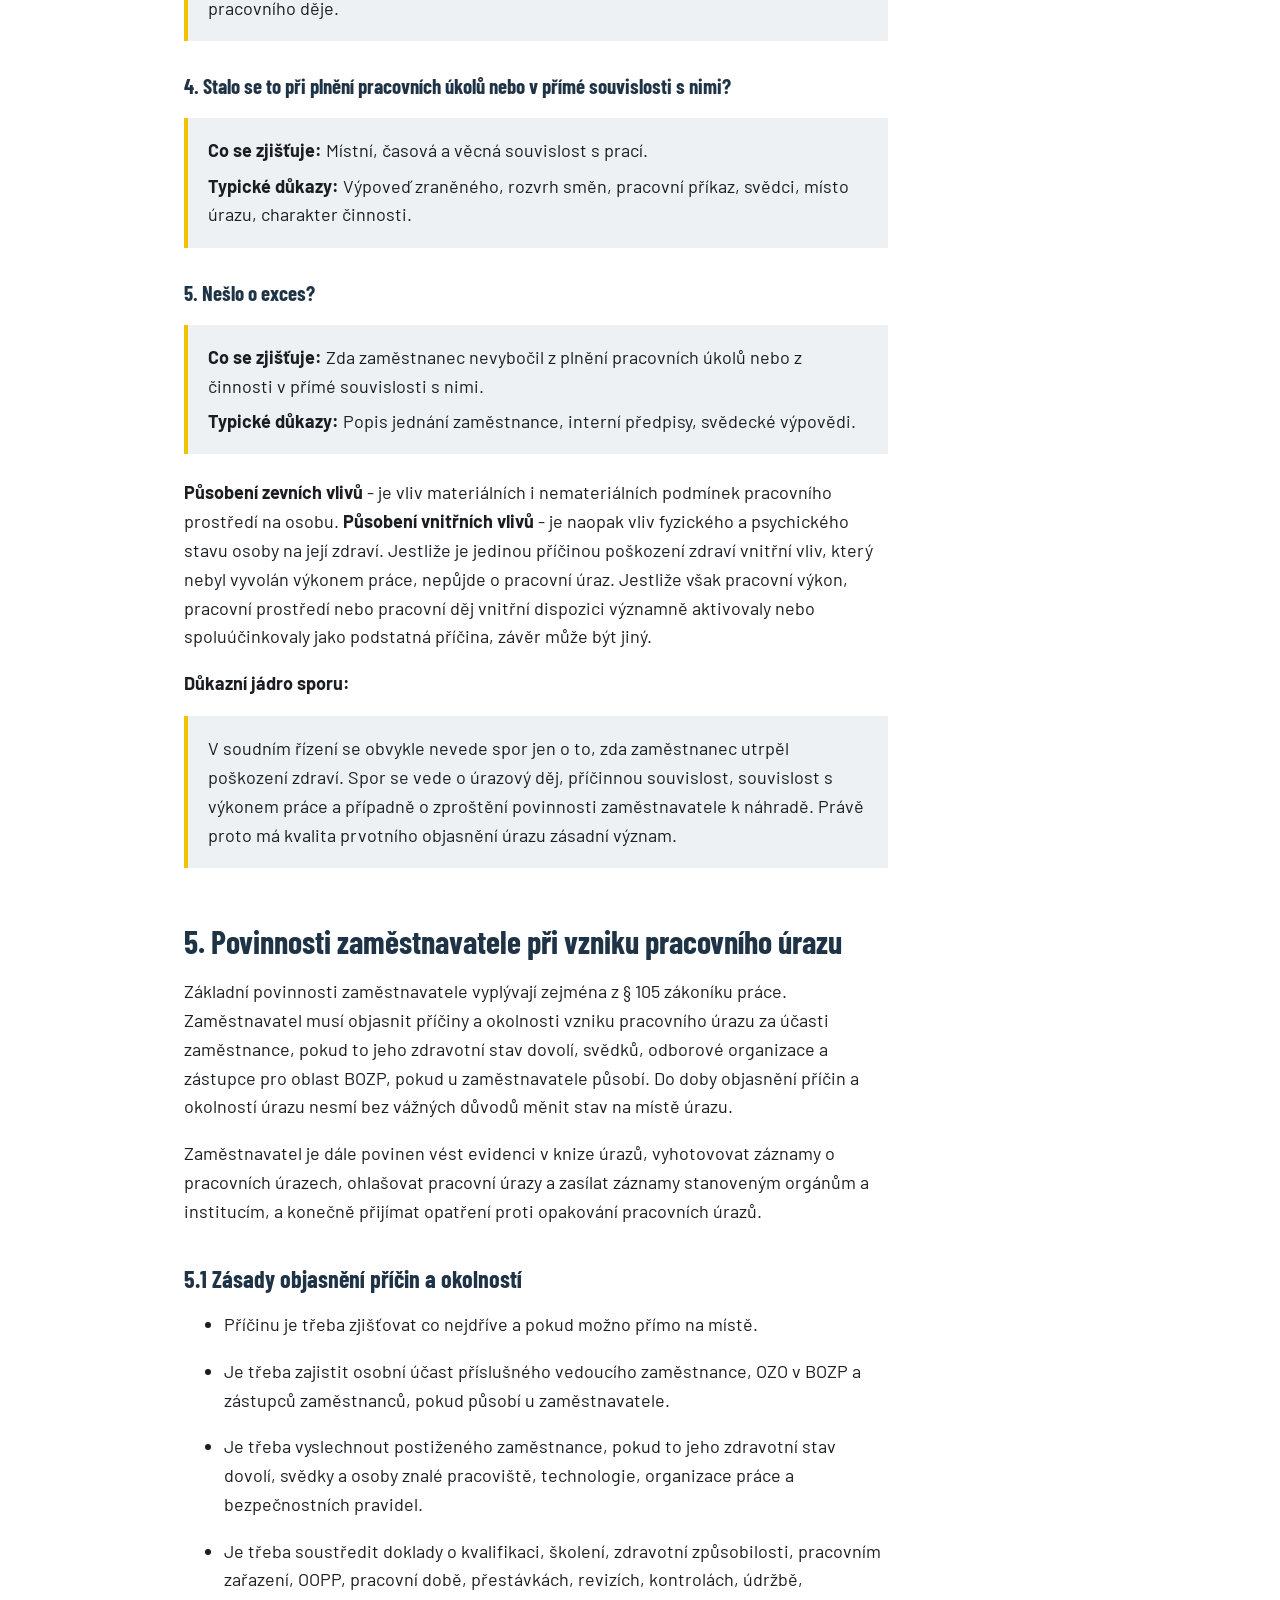
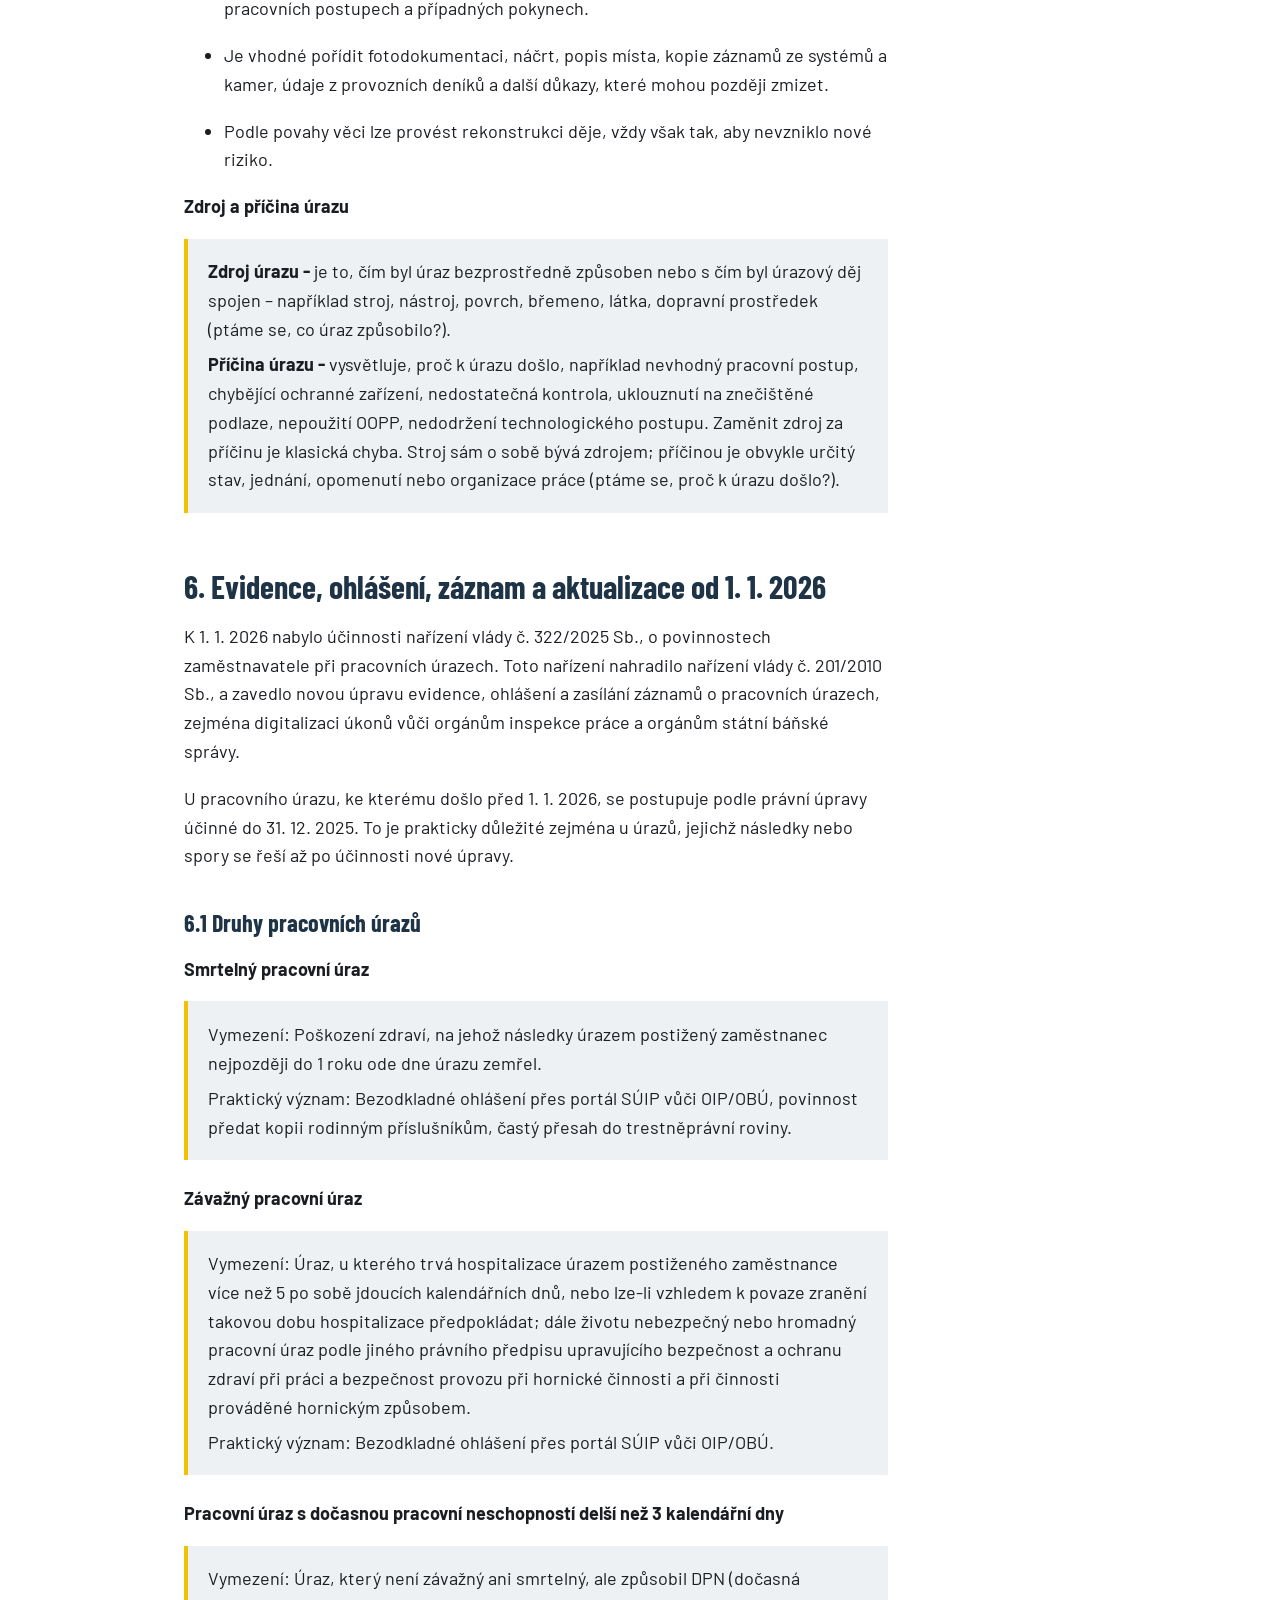
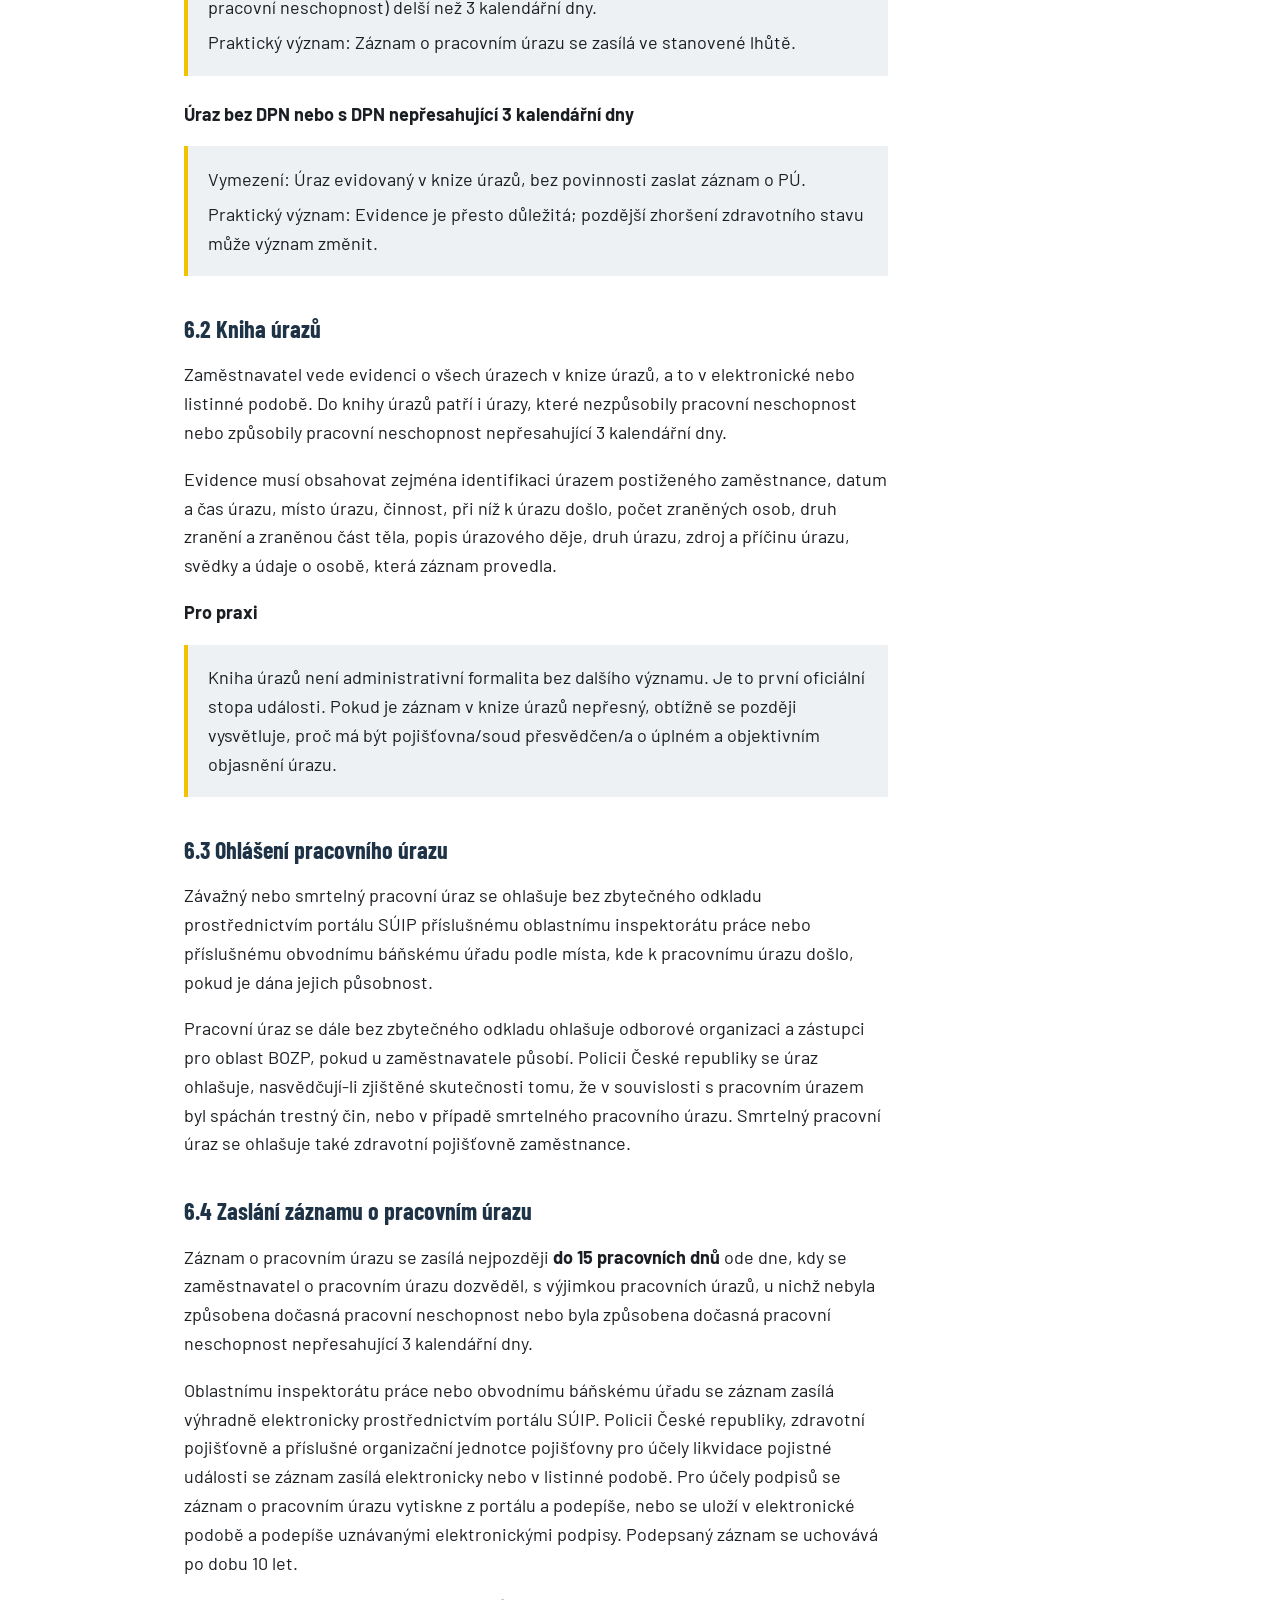
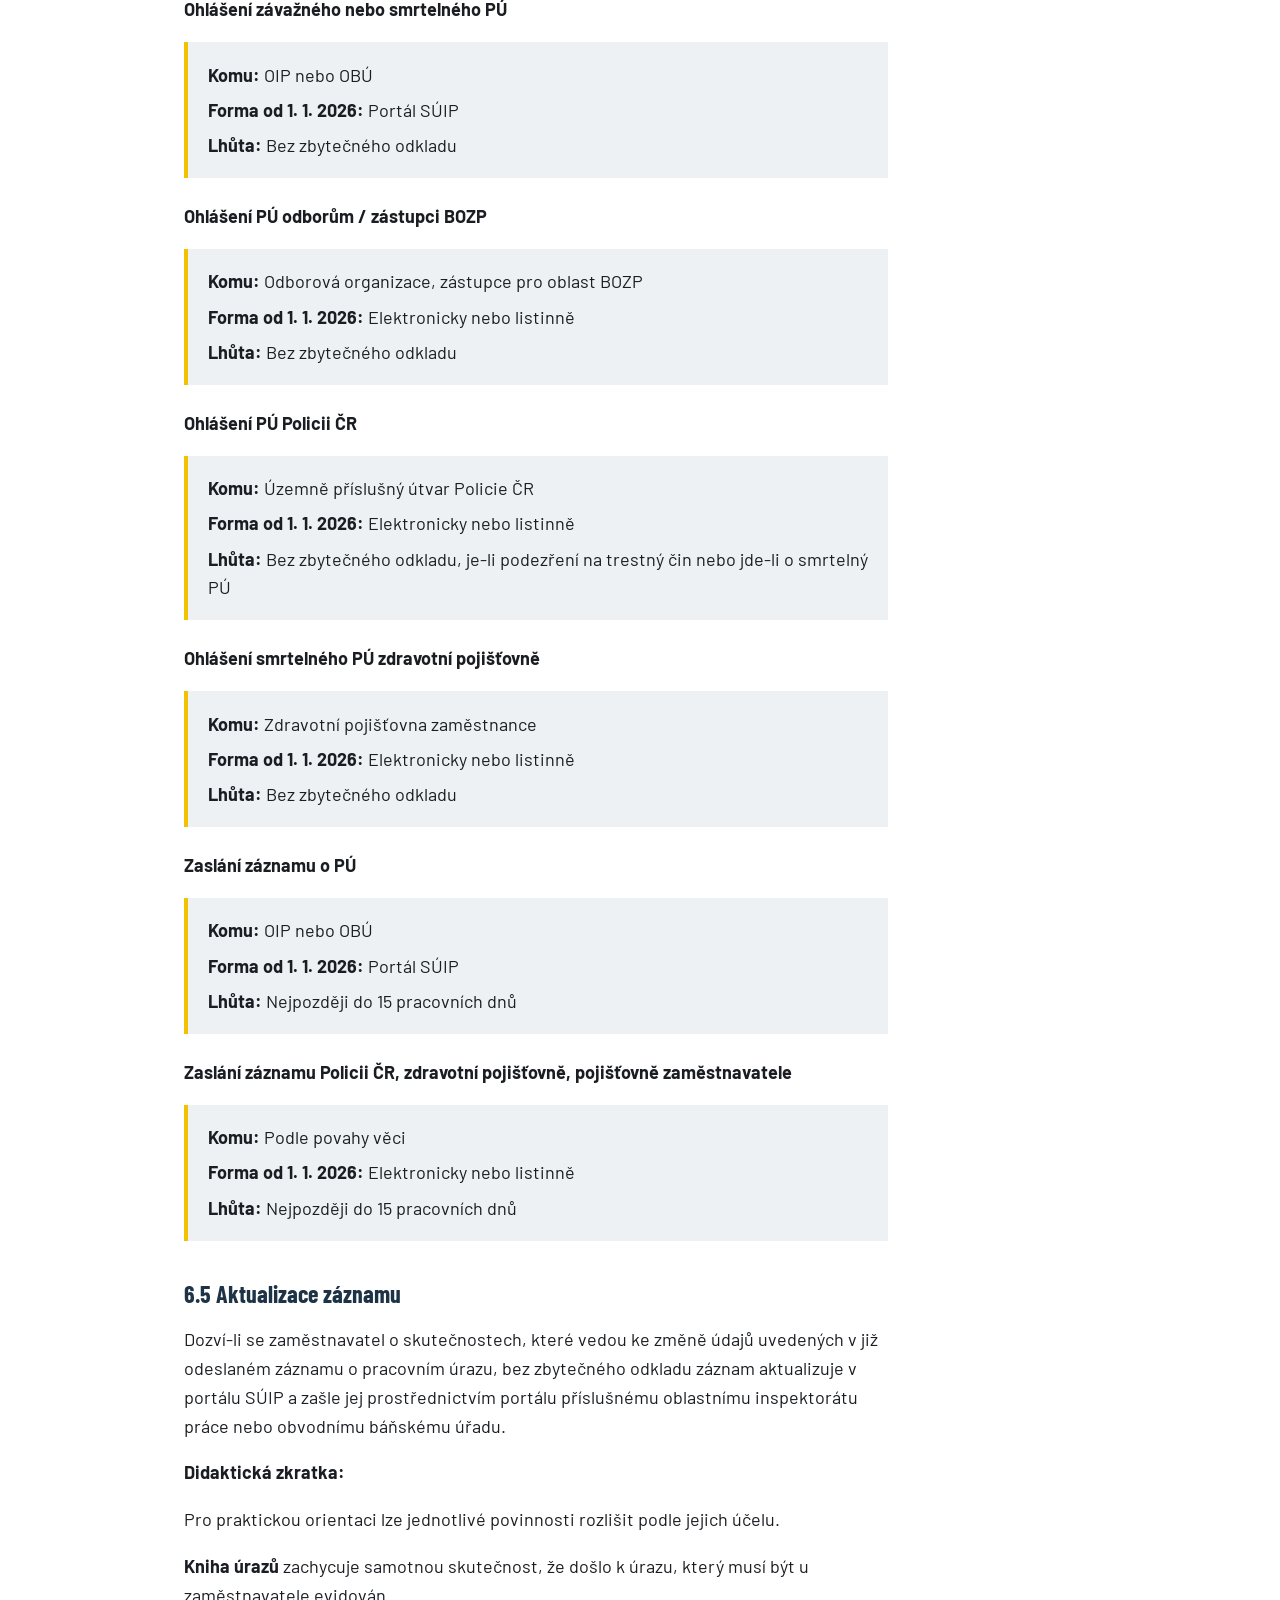
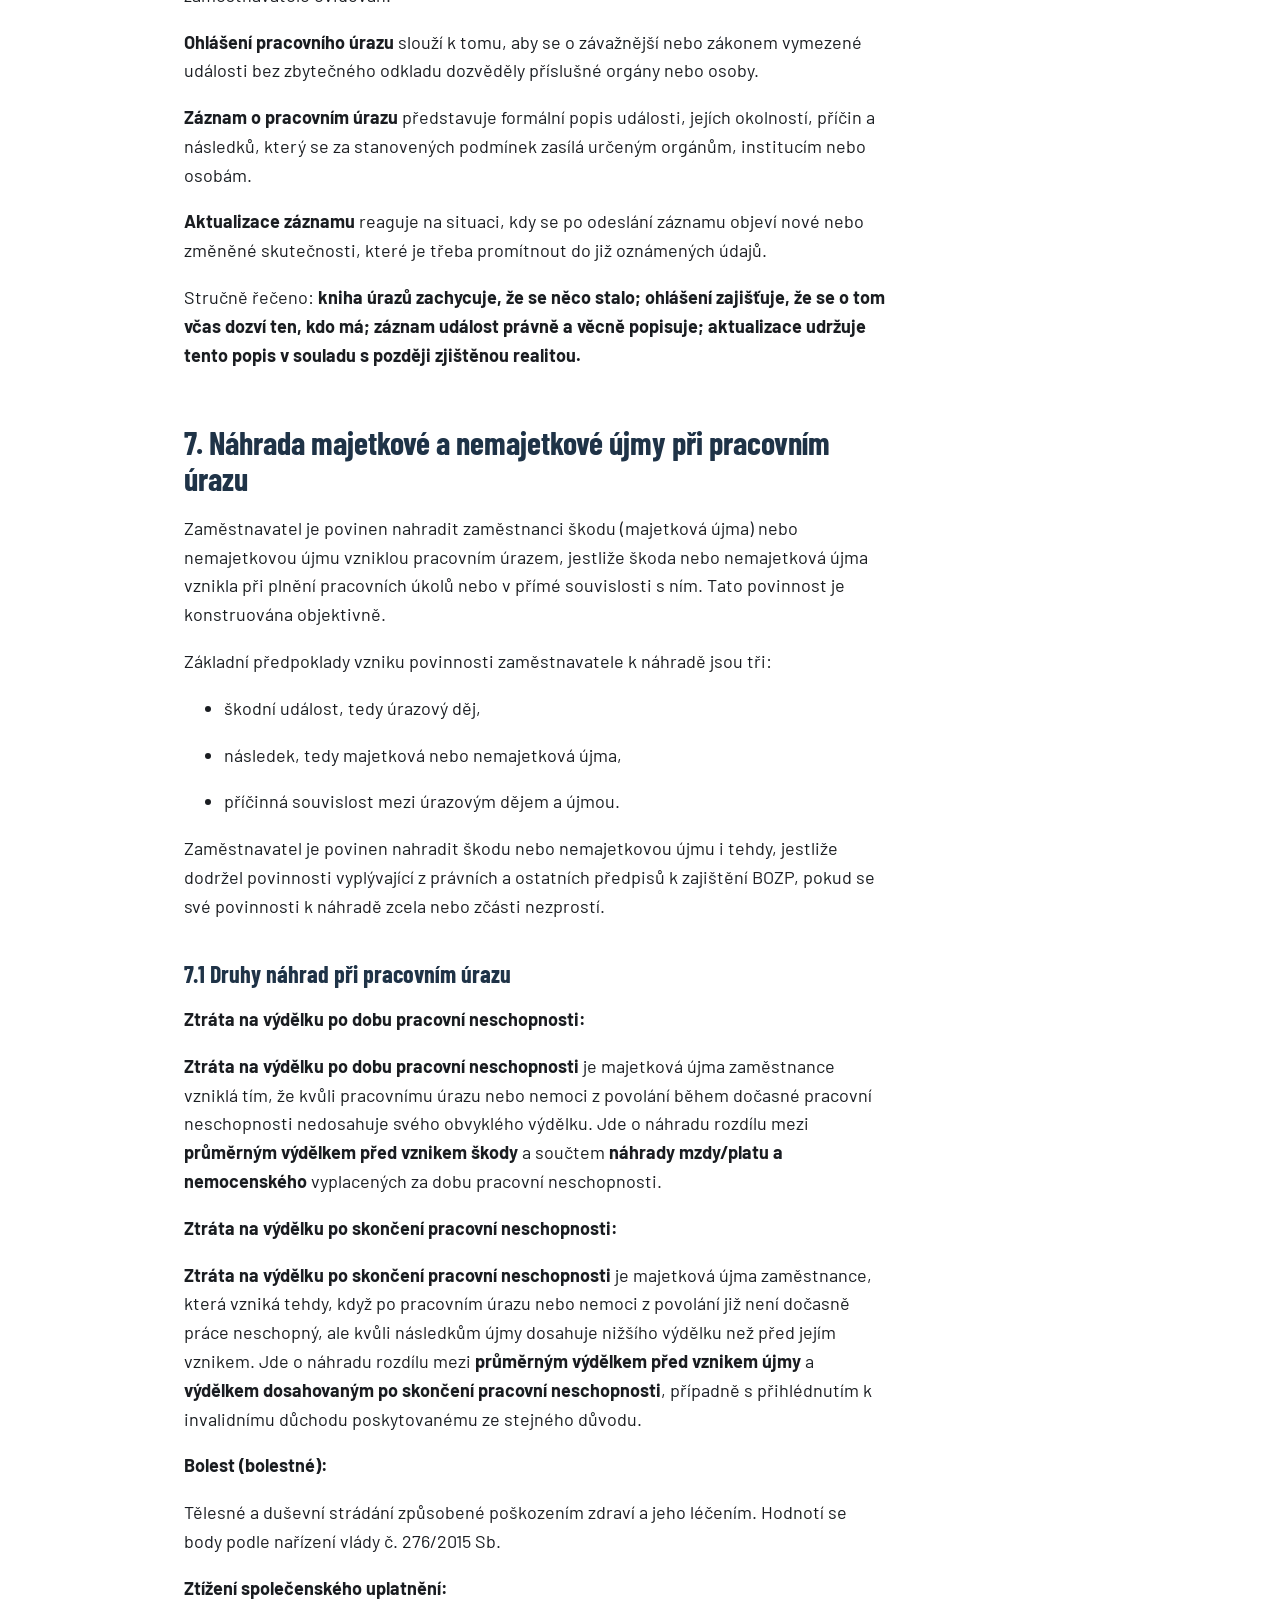
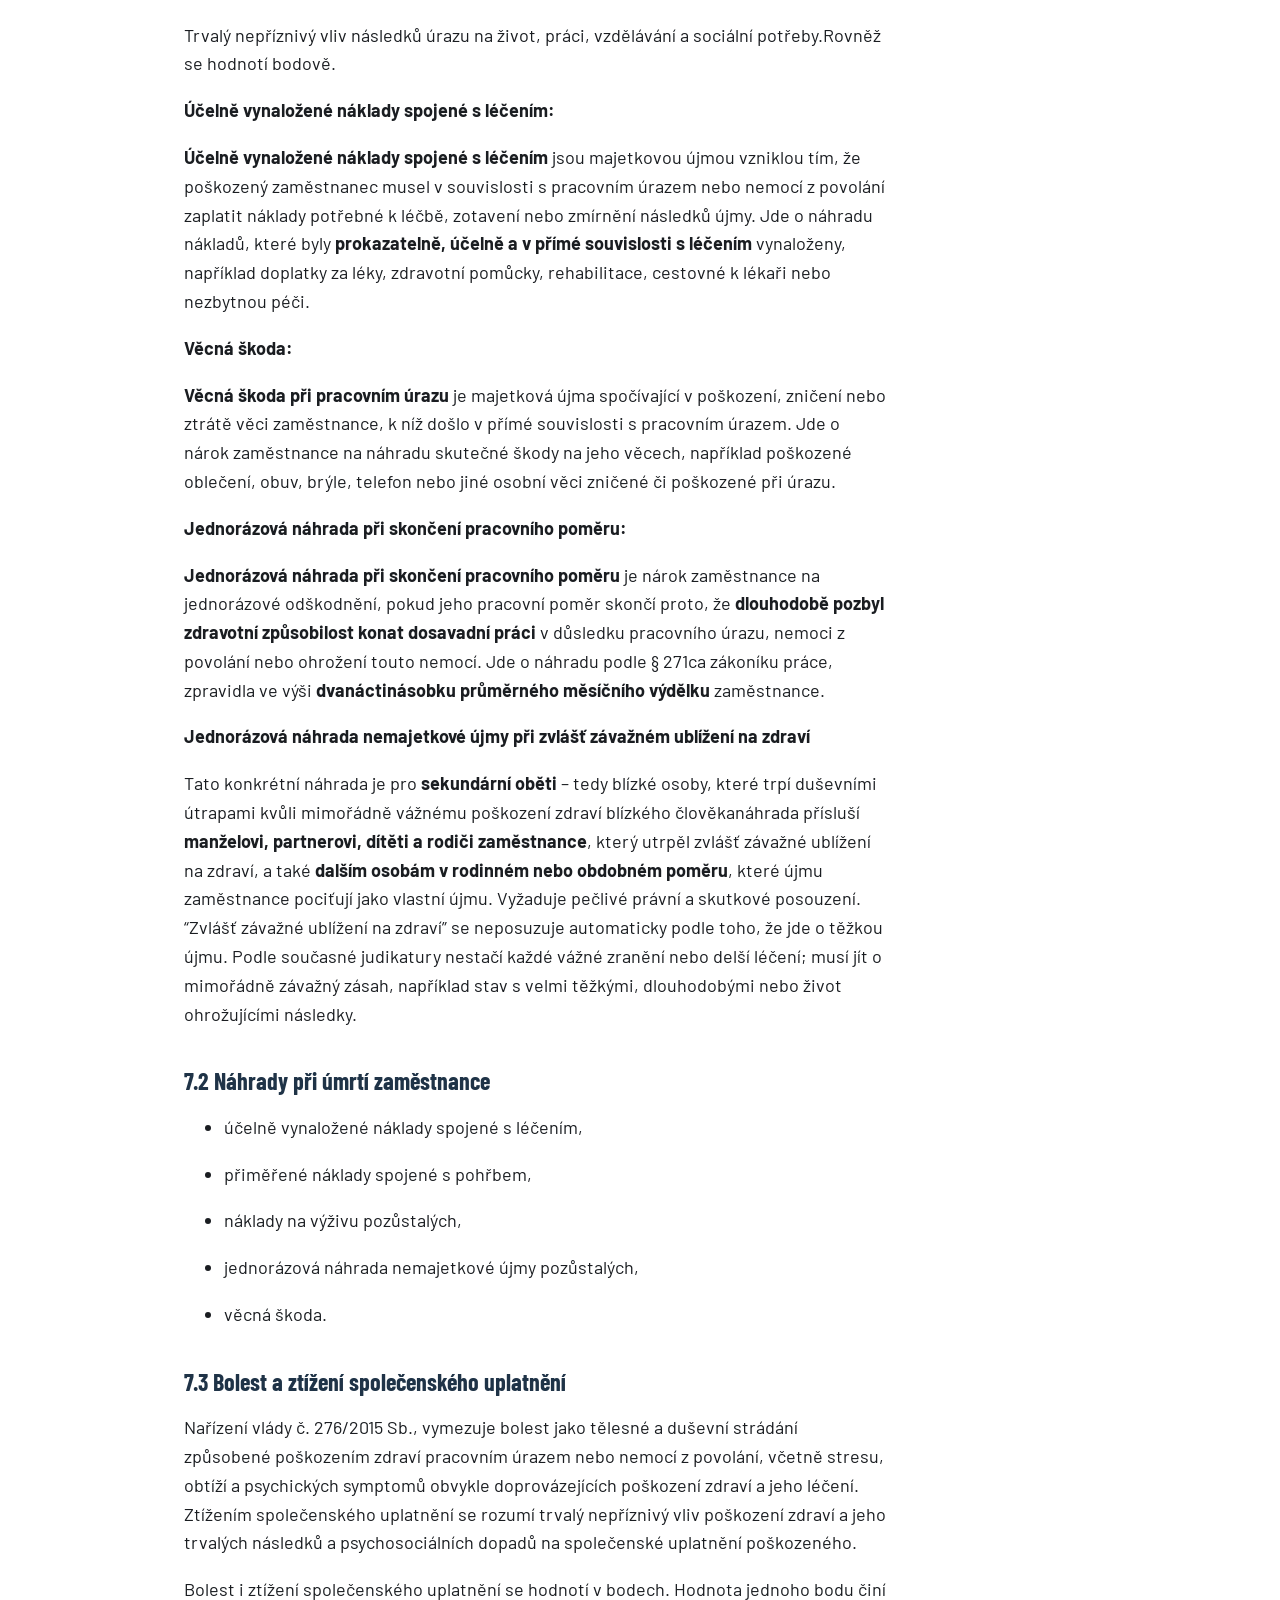
==== commit a4490a3e: "Update clanek-pracovni-urazy.html" ====
--- a/clanek-pracovni-urazy.html
+++ b/clanek-pracovni-urazy.html
@@ -24,11 +24,14 @@
   <header class="hlavicka">
     <a href="index.html" class="logo">
       <!-- alt="" = obrázek je jen ozdoba, název firmy je hned vedle jako text -->
-      <img src="logo-brabec.png" alt="" class="logo-obrazek">
-      <span>BOZP SERVIS <span class="logo-jmeno">– JUDr. Václav Brabec</span></span>
+      <img src="logo-brabec.png" alt="" class="logo-obrazek" height="60">
+      <span>BOZP SERVIS <span class="logo-jmeno"><span class="pomlcka">– </span>JUDr. Václav Brabec</span></span>
     </a>
 
-    <nav class="menu">
+    <!-- Tlačítko menu – zobrazí se jen na mobilu (řídí ho menu.js). -->
+    <button class="menu-tlacitko" aria-label="Otevřít menu" aria-expanded="false" aria-controls="menu">☰</button>
+
+    <nav class="menu" id="menu">
       <a href="index.html">Úvod</a>
       <a href="index.html#sluzby">Služby</a>
       <a href="index.html#seminare">Semináře</a>
@@ -500,5 +503,7 @@
     </div>
   </footer>
 
+  <!-- JavaScript pro otevírání menu na mobilu. Na konci stránky, aby už existovala hlavička. -->
+  <script src="menu.js"></script>
 </body>
 </html>
